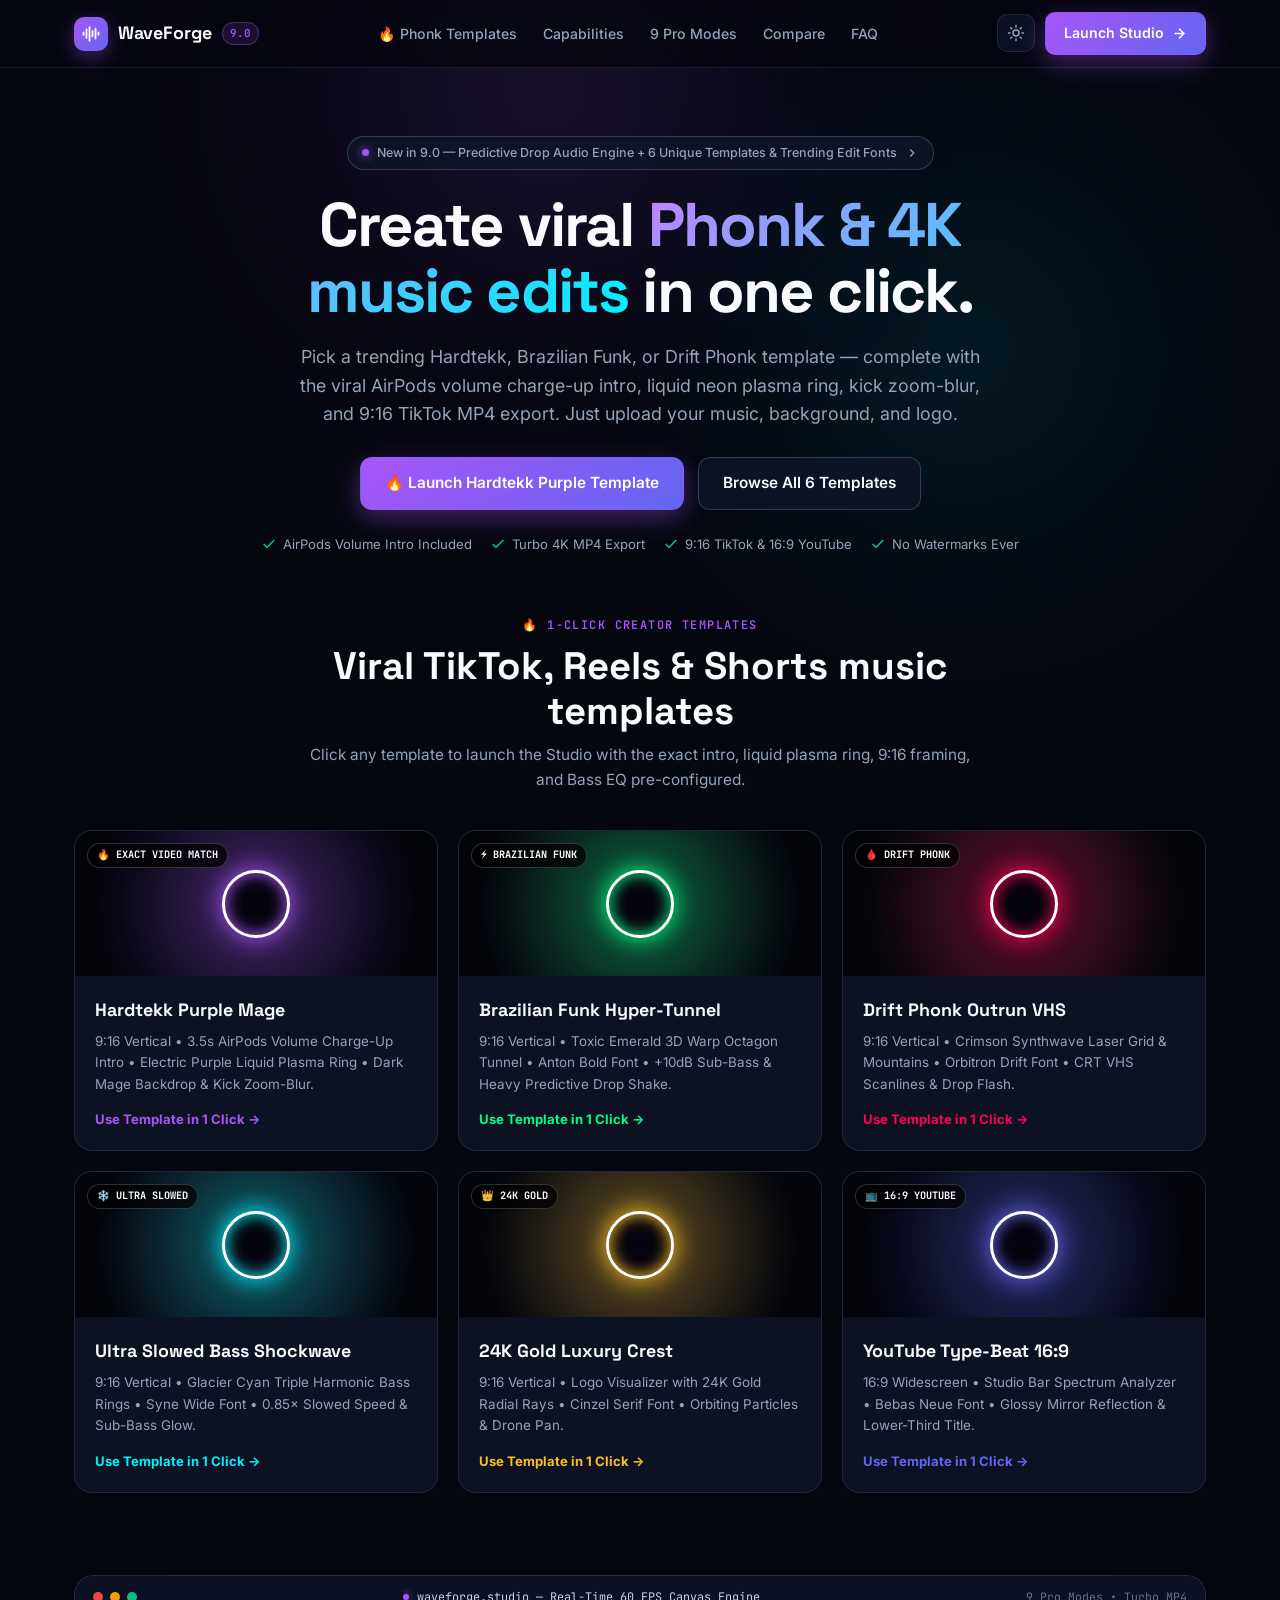
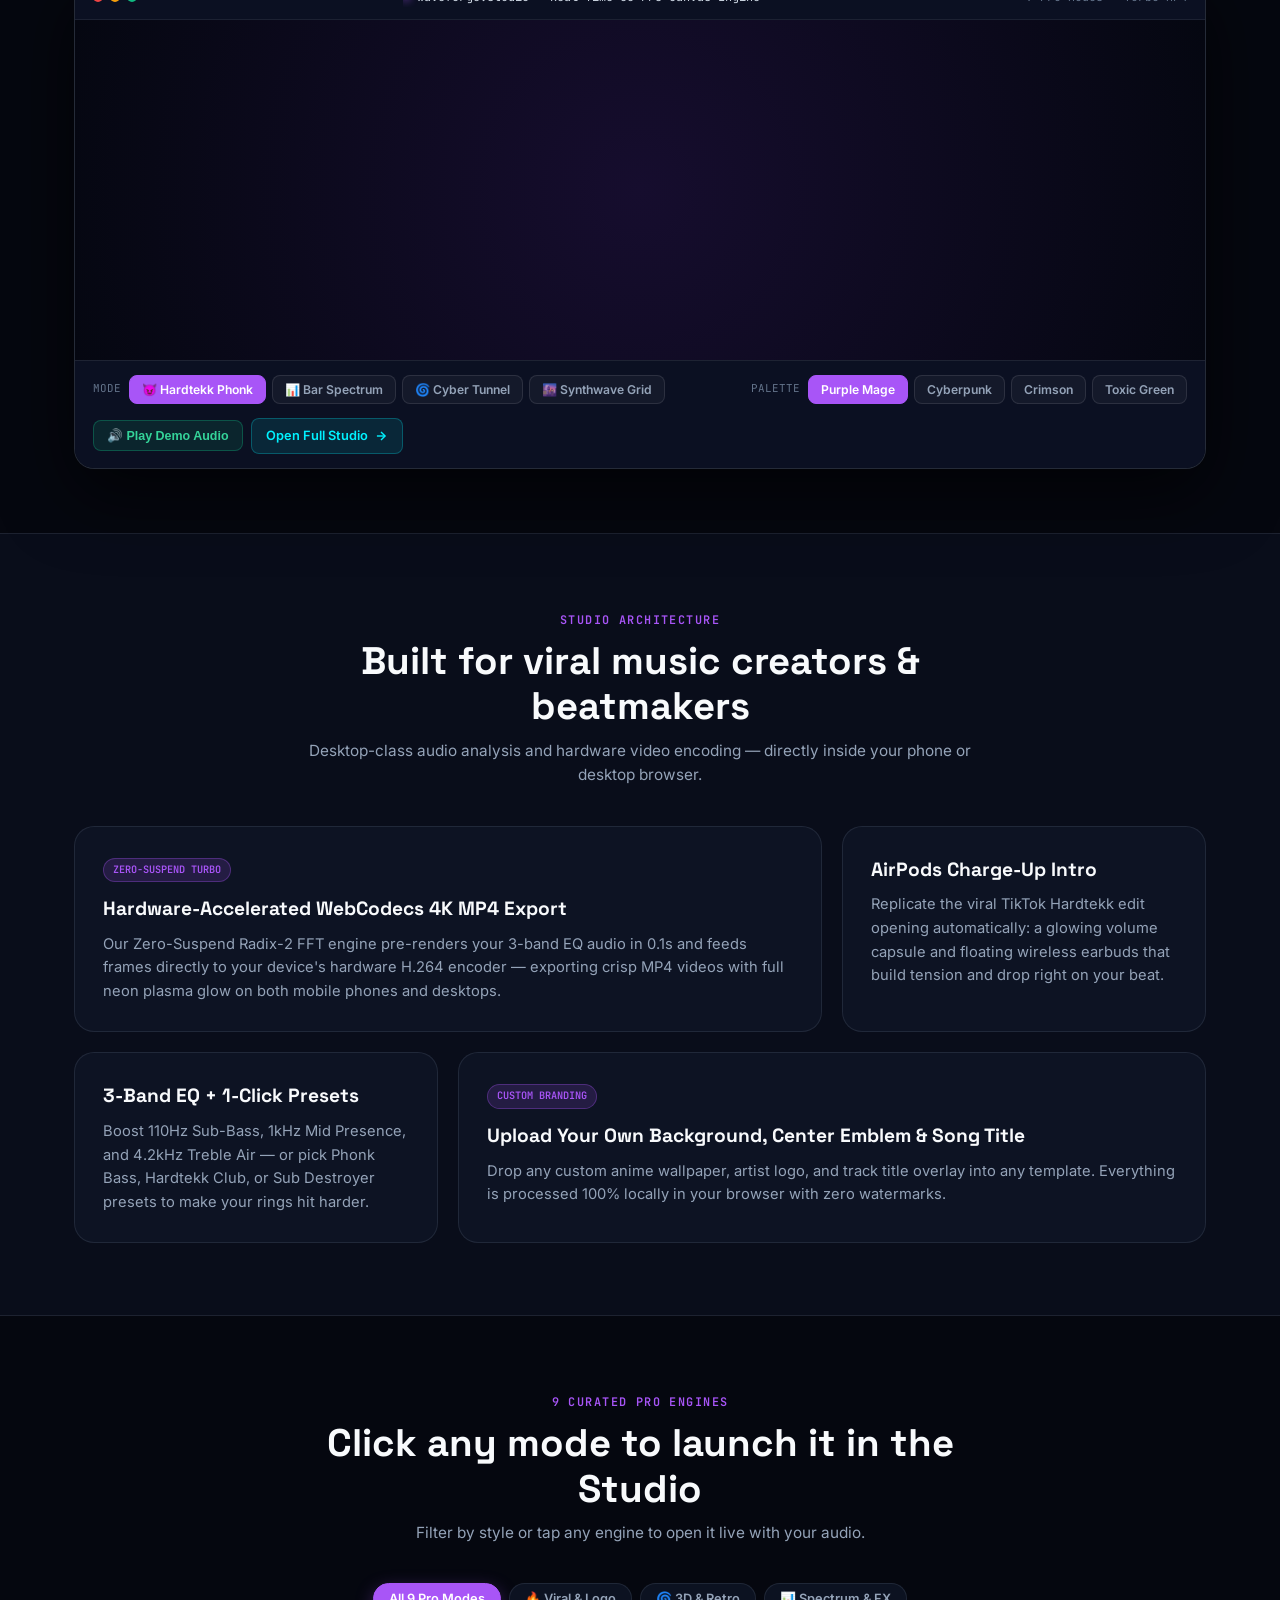
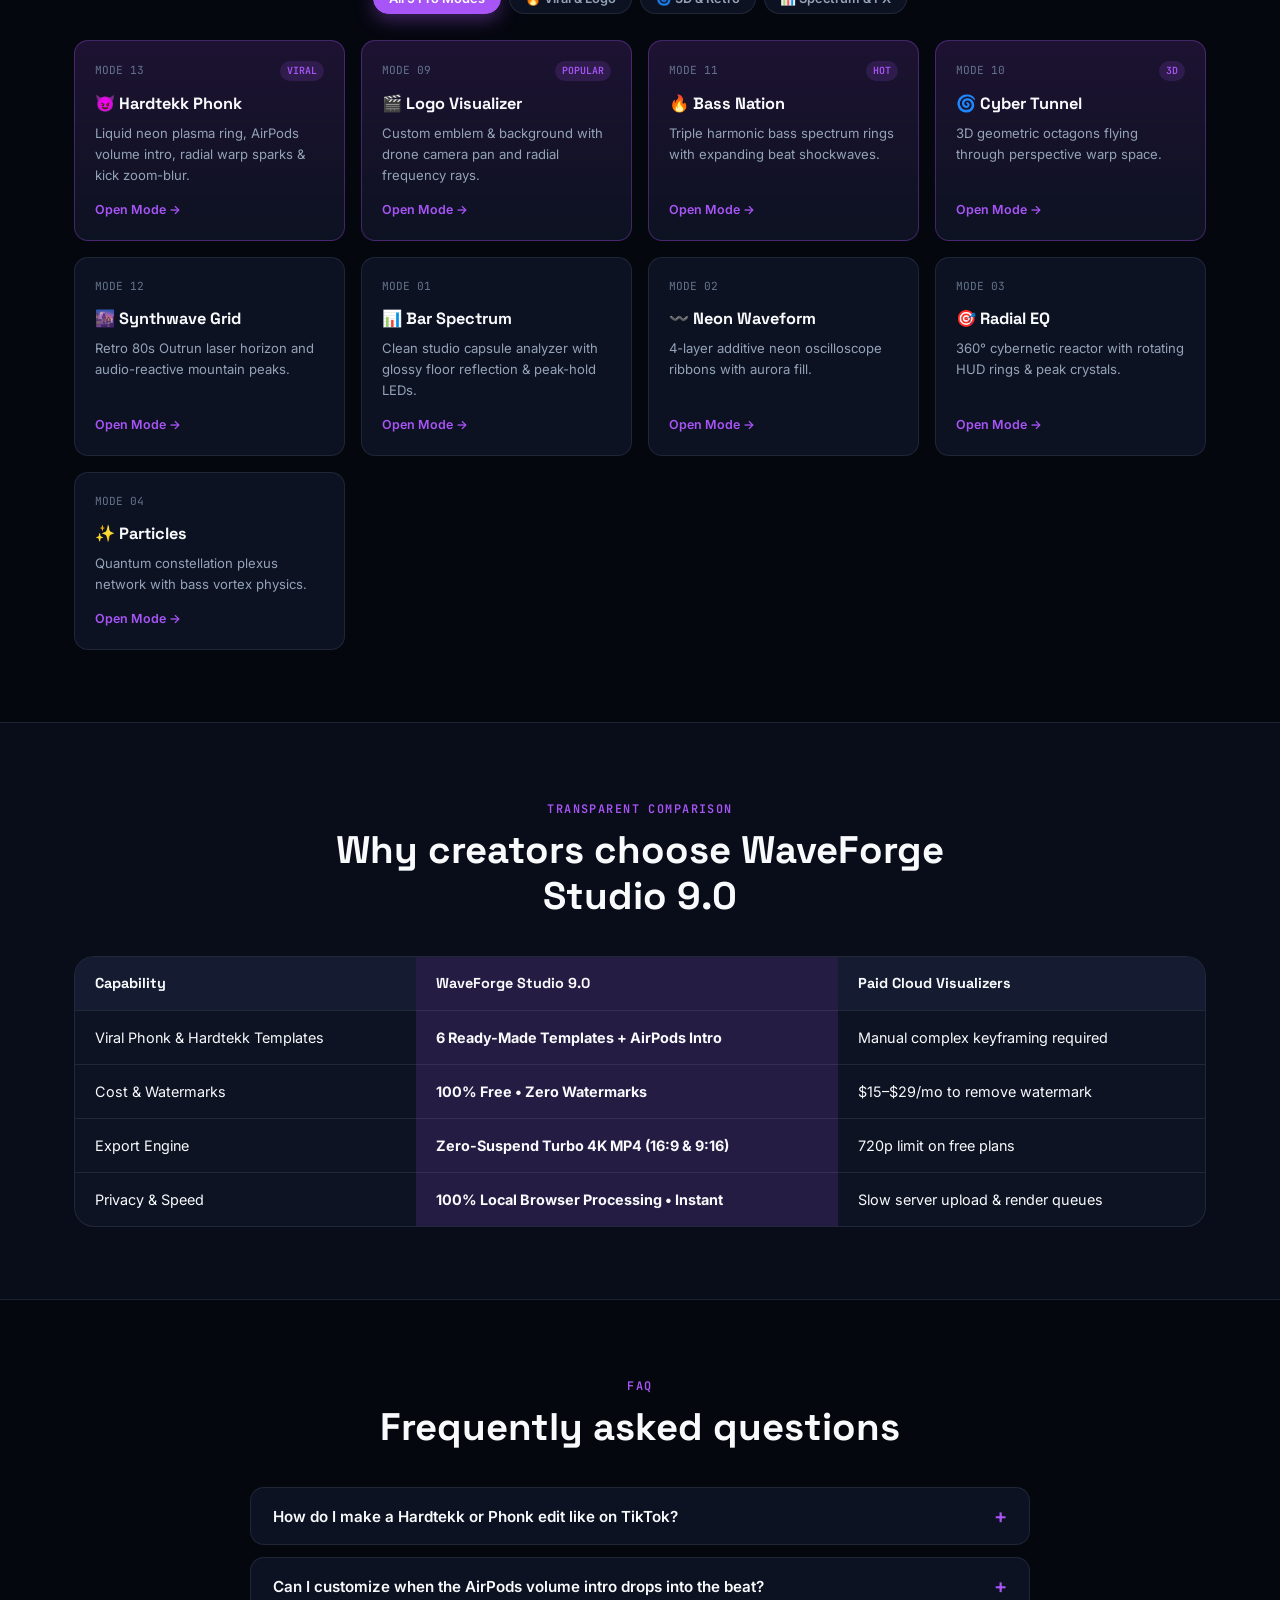
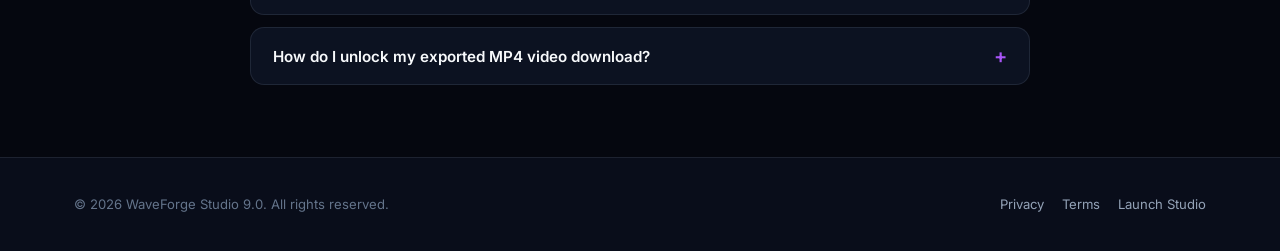
==== index.html @ cb46654c "v9.0: Predictive Lookahead Audio Engine, button fixes, 6 unique templates & trending fonts" ====
<!DOCTYPE html>
<html lang="en" data-theme="dark">
<head>
    <script>
        (function () {
            var VER = '9.0.0';
            try {
                if (localStorage.getItem('wf_app_ver') !== VER) {
                    localStorage.setItem('wf_app_ver', VER);
                    if ('caches' in window) {
                        caches.keys().then(function (names) {
                            names.forEach(function (n) { caches.delete(n); });
                        });
                    }
                    if ('serviceWorker' in navigator) {
                        navigator.serviceWorker.getRegistrations().then(function (regs) {
                            regs.forEach(function (r) { r.update(); });
                        });
                    }
                }
                var stored = localStorage.getItem('wf-theme');
                document.documentElement.setAttribute('data-theme', stored || 'dark');
            } catch (e) {
                document.documentElement.setAttribute('data-theme', 'dark');
            }
        })();
    </script>

    <script async src="https://www.googletagmanager.com/gtag/js?id=G-DG4Q2KJ2JD"></script>
    <script>
        window.dataLayer = window.dataLayer || [];
        function gtag(){dataLayer.push(arguments);}
        gtag('js', new Date());
        gtag('config', 'G-DG4Q2KJ2JD');
    </script>

    <meta charset="UTF-8">
    <meta name="viewport" content="width=device-width, initial-scale=1.0">
    <meta name="color-scheme" content="dark light">

    <title>WaveForge 9.0 — Viral Phonk &amp; Hardtekk Video Templates + Free 4K Music Visualizer</title>
    <meta name="description" content="Create viral TikTok Hardtekk, Brazilian Funk &amp; Phonk music videos in 1 click. WaveForge Studio 9.0 includes AirPods volume intro, liquid neon plasma rings, 13 modes, 3-band EQ, and 4K MP4 export.">
    <meta name="keywords" content="phonk visualizer, hardtekk visualizer, brazilian funk video maker, tiktok audio visualizer, free music visualizer, online audio visualizer, logo visualizer, avee player online, 9:16 music video maker">
    <meta name="author" content="WaveForge">
    <meta name="theme-color" content="#05070f">
    <meta name="robots" content="index, follow, max-image-preview:large, max-snippet:-1, max-video-preview:-1">
    <link rel="canonical" href="https://progameryt-op.github.io/WaveForge/">

    <meta property="og:type" content="website">
    <meta property="og:url" content="https://progameryt-op.github.io/WaveForge/">
    <meta property="og:title" content="WaveForge 9.0 — Viral Phonk &amp; Hardtekk Video Templates + 4K Visualizer">
    <meta property="og:description" content="1-click viral Phonk, Hardtekk &amp; Funk music video templates with AirPods volume intro, liquid plasma rings, custom logos, and 4K MP4 export.">
    <meta property="og:image" content="https://progameryt-op.github.io/WaveForge/assets/img/og-image.png">
    <meta property="og:site_name" content="WaveForge">

    <meta name="twitter:card" content="summary_large_image">
    <meta name="twitter:title" content="WaveForge 9.0 — Free Phonk &amp; Music Visualizer Studio">
    <meta name="twitter:description" content="13 audio-reactive modes, 1-click Hardtekk/Phonk templates, 3-band EQ, and hardware-accelerated 4K MP4 export.">
    <meta name="twitter:image" content="https://progameryt-op.github.io/WaveForge/assets/img/twitter-card.png">

    <link rel="icon" type="image/svg+xml" href="assets/img/favicon.svg">
    <link rel="icon" type="image/png" sizes="192x192" href="assets/img/icon-192.png">
    <link rel="icon" type="image/png" sizes="512x512" href="assets/img/icon-512.png">
    <link rel="apple-touch-icon" href="assets/img/apple-touch-icon.png">
    <link rel="manifest" href="assets/manifest.json">

    <link rel="preconnect" href="https://fonts.googleapis.com">
    <link rel="preconnect" href="https://fonts.gstatic.com" crossorigin>
    <link href="https://fonts.googleapis.com/css2?family=Inter:wght@400;500;600;700;800&family=Space+Grotesk:wght@500;600;700&family=JetBrains+Mono:wght@500;600&display=swap" rel="stylesheet">

    <script type="application/ld+json">
    {
        "@context": "https://schema.org",
        "@type": "WebApplication",
        "name": "WaveForge Studio 9.0",
        "url": "https://progameryt-op.github.io/WaveForge/",
        "description": "Browser music visualizer with 1-click viral Phonk, Hardtekk, and Brazilian Funk templates, AirPods volume intro, 13 modes, 3-band hardware EQ, and 4K MP4 export.",
        "applicationCategory": "MultimediaApplication",
        "operatingSystem": "Any modern browser",
        "softwareVersion": "9.0.0",
        "isAccessibleForFree": true,
        "offers": {
            "@type": "Offer",
            "price": "0",
            "priceCurrency": "USD"
        },
        "aggregateRating": {
            "@type": "AggregateRating",
            "ratingValue": "4.9",
            "ratingCount": "3120"
        }
    }
    </script>

    <link rel="stylesheet" href="assets/css/landing.css?v=9.0.0">
</head>
<body>
    <a href="#main-content" class="skip-link">Skip to main content</a>
    <div class="scroll-progress" id="scrollProgress" aria-hidden="true"></div>
    <div class="ambient-glow glow-1" aria-hidden="true"></div>
    <div class="ambient-glow glow-2" aria-hidden="true"></div>

    <!-- NAVIGATION -->
    <nav class="navbar" aria-label="Primary">
        <div class="nav-inner">
            <a href="index.html" class="logo" aria-label="WaveForge home">
                <span class="logo-mark" aria-hidden="true">
                    <svg width="18" height="18" viewBox="0 0 24 24" fill="none" stroke="currentColor" stroke-width="2.4" stroke-linecap="round" stroke-linejoin="round"><path d="M2 10v3"/><path d="M6 6v11"/><path d="M10 3v18"/><path d="M14 8v7"/><path d="M18 5v13"/><path d="M22 10v3"/></svg>
                </span>
                <span class="logo-text">WaveForge</span>
                <span class="version-chip">9.0</span>
            </a>

            <ul class="nav-links">
                <li><a href="#templates">🔥 Phonk Templates</a></li>
                <li><a href="#features">Capabilities</a></li>
                <li><a href="#modes">9 Pro Modes</a></li>
                <li><a href="#compare">Compare</a></li>
                <li><a href="#faq">FAQ</a></li>
            </ul>

            <div class="nav-actions">
                <button class="icon-btn theme-toggle" id="themeToggle" type="button" aria-label="Toggle color theme" title="Toggle theme">
                    <svg class="moon" viewBox="0 0 24 24" fill="none" stroke="currentColor" stroke-width="2" stroke-linecap="round" stroke-linejoin="round" aria-hidden="true"><path d="M21 12.79A9 9 0 1 1 11.21 3 7 7 0 0 0 21 12.79z"/></svg>
                    <svg class="sun" viewBox="0 0 24 24" fill="none" stroke="currentColor" stroke-width="2" stroke-linecap="round" stroke-linejoin="round" aria-hidden="true"><circle cx="12" cy="12" r="4"/><path d="M12 2v2M12 20v2M4.93 4.93l1.41 1.41M17.66 17.66l1.41 1.41M2 12h2M20 12h2M4.93 19.07l1.41-1.41M17.66 6.34l1.41-1.41"/></svg>
                </button>
                <a href="visualizer.html?v=9.0.0" class="btn btn-primary">
                    <span>Launch Studio</span>
                    <svg width="15" height="15" viewBox="0 0 24 24" fill="none" stroke="currentColor" stroke-width="2.4" stroke-linecap="round" stroke-linejoin="round" aria-hidden="true"><path d="M5 12h14"/><path d="m12 5 7 7-7 7"/></svg>
                </a>
                <button class="mobile-toggle" id="mobileToggle" type="button" aria-label="Toggle navigation menu" aria-expanded="false" aria-controls="mobileMenu">
                    <span></span><span></span><span></span>
                </button>
            </div>
        </div>
    </nav>

    <!-- FIXED MOBILE DRAWER + BACKDROP -->
    <div class="mobile-backdrop" id="mobileBackdrop" aria-hidden="true"></div>
    <div class="mobile-menu" id="mobileMenu" aria-hidden="true">
        <ul>
            <li><a href="#templates"><span>🔥 Trending Phonk Templates</span><span>→</span></a></li>
            <li><a href="#features"><span>Capabilities</span><span>→</span></a></li>
            <li><a href="#modes"><span>9 Pro Modes</span><span>→</span></a></li>
            <li><a href="#compare"><span>Compare</span><span>→</span></a></li>
            <li><a href="#faq"><span>FAQ</span><span>→</span></a></li>
        </ul>
        <a href="visualizer.html?v=9.0.0" class="btn btn-primary" style="width:100%;justify-content:center;">Launch Studio →</a>
    </div>

    <main id="main-content">
        <!-- HERO SECTION -->
        <header class="hero">
            <div class="container hero-inner">
                <a href="visualizer.html?template=hardtekk-mage&amp;v=9.0.0" class="eyebrow-pill">
                    <span class="pulse-dot"></span>
                    <span>New in 9.0 — Predictive Drop Audio Engine + 6 Unique Templates &amp; Trending Edit Fonts</span>
                    <svg width="14" height="14" viewBox="0 0 24 24" fill="none" stroke="currentColor" stroke-width="2.2" aria-hidden="true"><path d="m9 18 6-6-6-6"/></svg>
                </a>

                <h1>Create viral <span class="gradient-text">Phonk &amp; 4K music edits</span> in one click.</h1>

                <p class="lead">
                    Pick a trending Hardtekk, Brazilian Funk, or Drift Phonk template — complete with the viral AirPods volume charge-up intro, liquid neon plasma ring, kick zoom-blur, and 9:16 TikTok MP4 export. Just upload your music, background, and logo.
                </p>

                <div class="hero-actions">
                    <a href="visualizer.html?template=hardtekk-mage&amp;v=9.0.0" class="btn btn-primary btn-lg">
                        <span>🔥 Launch Hardtekk Purple Template</span>
                    </a>
                    <a href="#templates" class="btn btn-secondary btn-lg">
                        <span>Browse All 6 Templates</span>
                    </a>
                </div>

                <div class="hero-trust">
                    <div class="trust-item">
                        <svg width="16" height="16" viewBox="0 0 24 24" fill="none" stroke="currentColor" stroke-width="2.4" aria-hidden="true"><polyline points="20 6 9 17 4 12"/></svg>
                        <span>AirPods Volume Intro Included</span>
                    </div>
                    <div class="trust-item">
                        <svg width="16" height="16" viewBox="0 0 24 24" fill="none" stroke="currentColor" stroke-width="2.4" aria-hidden="true"><polyline points="20 6 9 17 4 12"/></svg>
                        <span>Turbo 4K MP4 Export</span>
                    </div>
                    <div class="trust-item">
                        <svg width="16" height="16" viewBox="0 0 24 24" fill="none" stroke="currentColor" stroke-width="2.4" aria-hidden="true"><polyline points="20 6 9 17 4 12"/></svg>
                        <span>9:16 TikTok &amp; 16:9 YouTube</span>
                    </div>
                    <div class="trust-item">
                        <svg width="16" height="16" viewBox="0 0 24 24" fill="none" stroke="currentColor" stroke-width="2.4" aria-hidden="true"><polyline points="20 6 9 17 4 12"/></svg>
                        <span>No Watermarks Ever</span>
                    </div>
                </div>
            </div>
        </header>

        <!-- 1-CLICK TRENDING TEMPLATES SHOWCASE -->
        <section class="block" id="templates" style="padding-top: 20px;">
            <div class="container">
                <div class="section-head reveal">
                    <span class="eyebrow">🔥 1-Click Creator Templates</span>
                    <h2>Viral TikTok, Reels &amp; Shorts music templates</h2>
                    <p>Click any template to launch the Studio with the exact intro, liquid plasma ring, 9:16 framing, and Bass EQ pre-configured.</p>
                </div>

                <div class="grid grid-3">
                    <a href="visualizer.html?template=hardtekk-mage&amp;v=9.0.0" class="tpl-landing-card reveal" style="--c:#a855f7;">
                        <div class="tlc-visual">
                            <div class="tlc-ring"></div>
                            <span class="tlc-pill">🔥 EXACT VIDEO MATCH</span>
                        </div>
                        <div class="tlc-info">
                            <h3>Hardtekk Purple Mage</h3>
                            <p>9:16 Vertical • 3.5s AirPods Volume Charge-Up Intro • Electric Purple Liquid Plasma Ring • Dark Mage Backdrop &amp; Kick Zoom-Blur.</p>
                            <span class="tlc-cta">Use Template in 1 Click →</span>
                        </div>
                    </a>

                    <a href="visualizer.html?template=brazilian-funk&amp;v=9.0.0" class="tpl-landing-card reveal" style="--c:#00ff88;">
                        <div class="tlc-visual">
                            <div class="tlc-ring"></div>
                            <span class="tlc-pill">⚡ BRAZILIAN FUNK</span>
                        </div>
                        <div class="tlc-info">
                            <h3>Brazilian Funk Hyper-Tunnel</h3>
                            <p>9:16 Vertical • Toxic Emerald 3D Warp Octagon Tunnel • Anton Bold Font • +10dB Sub-Bass &amp; Heavy Predictive Drop Shake.</p>
                            <span class="tlc-cta">Use Template in 1 Click →</span>
                        </div>
                    </a>

                    <a href="visualizer.html?template=drift-phonk-crimson&amp;v=9.0.0" class="tpl-landing-card reveal" style="--c:#ff0055;">
                        <div class="tlc-visual">
                            <div class="tlc-ring"></div>
                            <span class="tlc-pill">🩸 DRIFT PHONK</span>
                        </div>
                        <div class="tlc-info">
                            <h3>Drift Phonk Outrun VHS</h3>
                            <p>9:16 Vertical • Crimson Synthwave Laser Grid &amp; Mountains • Orbitron Drift Font • CRT VHS Scanlines &amp; Drop Flash.</p>
                            <span class="tlc-cta">Use Template in 1 Click →</span>
                        </div>
                    </a>

                    <a href="visualizer.html?template=ultra-slowed-ice&amp;v=9.0.0" class="tpl-landing-card reveal" style="--c:#00f2ff;">
                        <div class="tlc-visual">
                            <div class="tlc-ring"></div>
                            <span class="tlc-pill">❄️ ULTRA SLOWED</span>
                        </div>
                        <div class="tlc-info">
                            <h3>Ultra Slowed Bass Shockwave</h3>
                            <p>9:16 Vertical • Glacier Cyan Triple Harmonic Bass Rings • Syne Wide Font • 0.85× Slowed Speed &amp; Sub-Bass Glow.</p>
                            <span class="tlc-cta">Use Template in 1 Click →</span>
                        </div>
                    </a>

                    <a href="visualizer.html?template=golden-royalty&amp;v=9.0.0" class="tpl-landing-card reveal" style="--c:#fbbf24;">
                        <div class="tlc-visual">
                            <div class="tlc-ring"></div>
                            <span class="tlc-pill">👑 24K GOLD</span>
                        </div>
                        <div class="tlc-info">
                            <h3>24K Gold Luxury Crest</h3>
                            <p>9:16 Vertical • Logo Visualizer with 24K Gold Radial Rays • Cinzel Serif Font • Orbiting Particles &amp; Drone Pan.</p>
                            <span class="tlc-cta">Use Template in 1 Click →</span>
                        </div>
                    </a>

                    <a href="visualizer.html?template=youtube-type-beat&amp;v=9.0.0" class="tpl-landing-card reveal" style="--c:#6366f1;">
                        <div class="tlc-visual">
                            <div class="tlc-ring"></div>
                            <span class="tlc-pill">📺 16:9 YOUTUBE</span>
                        </div>
                        <div class="tlc-info">
                            <h3>YouTube Type-Beat 16:9</h3>
                            <p>16:9 Widescreen • Studio Bar Spectrum Analyzer • Bebas Neue Font • Glossy Mirror Reflection &amp; Lower-Third Title.</p>
                            <span class="tlc-cta">Use Template in 1 Click →</span>
                        </div>
                    </a>
                </div>
            </div>
        </section>

        <!-- INTERACTIVE STUDIO SHOWCASE -->
        <section class="showcase-section">
            <div class="container">
                <div class="studio-frame reveal">
                    <div class="studio-frame-top">
                        <div class="window-dots" aria-hidden="true">
                            <span class="wdot r"></span>
                            <span class="wdot y"></span>
                            <span class="wdot g"></span>
                        </div>
                        <div class="window-title">
                            <span class="live-indicator"></span>
                            <span>waveforge.studio — Real-Time 60 FPS Canvas Engine</span>
                        </div>
                        <div class="window-meta">9 Pro Modes • Turbo MP4</div>
                    </div>

                    <div class="studio-canvas-stage">
                        <canvas id="heroPreviewCanvas" width="1120" height="420" aria-label="Interactive real-time visualizer preview"></canvas>
                    </div>

                    <div class="studio-frame-dock">
                        <div class="dock-group">
                            <span class="dock-label">Mode</span>
                            <div class="preview-pill-group" role="group" aria-label="Preview mode selector">
                                <button type="button" class="preview-pill active" data-p-mode="ring">😈 Hardtekk Phonk</button>
                                <button type="button" class="preview-pill" data-p-mode="bars">📊 Bar Spectrum</button>
                                <button type="button" class="preview-pill" data-p-mode="tunnel">🌀 Cyber Tunnel</button>
                                <button type="button" class="preview-pill" data-p-mode="synth">🌆 Synthwave Grid</button>
                            </div>
                        </div>

                        <div class="dock-group">
                            <span class="dock-label">Palette</span>
                            <div class="preview-pill-group" role="group" aria-label="Preview palette selector">
                                <button type="button" class="preview-pill active" data-p-pal="synthwave">Purple Mage</button>
                                <button type="button" class="preview-pill" data-p-pal="cyberpunk">Cyberpunk</button>
                                <button type="button" class="preview-pill" data-p-pal="fire">Crimson</button>
                                <button type="button" class="preview-pill" data-p-pal="matrix">Toxic Green</button>
                            </div>
                        </div>

                        <div style="display:flex;align-items:center;gap:8px;flex-wrap:wrap;">
                            <button type="button" id="previewAudioBtn" class="preview-audio-btn" title="Listen to built-in demo audio">
                                <span>🔊 Play Demo Audio</span>
                            </button>
                            <a href="visualizer.html?v=9.0.0" class="dock-launch-link">
                                <span>Open Full Studio</span>
                                <svg width="14" height="14" viewBox="0 0 24 24" fill="none" stroke="currentColor" stroke-width="2.4" aria-hidden="true"><path d="M5 12h14"/><path d="m12 5 7 7-7 7"/></svg>
                            </a>
                        </div>
                    </div>
                </div>
            </div>
        </section>

        <!-- BENTO CAPABILITIES -->
        <section class="block alt" id="features">
            <div class="container">
                <div class="section-head reveal">
                    <span class="eyebrow">Studio Architecture</span>
                    <h2>Built for viral music creators &amp; beatmakers</h2>
                    <p>Desktop-class audio analysis and hardware video encoding — directly inside your phone or desktop browser.</p>
                </div>

                <div class="bento-grid">
                    <article class="bento-card bento-span-2 reveal">
                        <div class="bento-badge">ZERO-SUSPEND TURBO</div>
                        <h3>Hardware-Accelerated WebCodecs 4K MP4 Export</h3>
                        <p>Our Zero-Suspend Radix-2 FFT engine pre-renders your 3-band EQ audio in 0.1s and feeds frames directly to your device's hardware H.264 encoder — exporting crisp MP4 videos with full neon plasma glow on both mobile phones and desktops.</p>
                    </article>

                    <article class="bento-card reveal">
                        <h3>AirPods Charge-Up Intro</h3>
                        <p>Replicate the viral TikTok Hardtekk edit opening automatically: a glowing volume capsule and floating wireless earbuds that build tension and drop right on your beat.</p>
                    </article>

                    <article class="bento-card reveal">
                        <h3>3-Band EQ + 1-Click Presets</h3>
                        <p>Boost 110Hz Sub-Bass, 1kHz Mid Presence, and 4.2kHz Treble Air — or pick Phonk Bass, Hardtekk Club, or Sub Destroyer presets to make your rings hit harder.</p>
                    </article>

                    <article class="bento-card bento-span-2 reveal">
                        <div class="bento-badge">CUSTOM BRANDING</div>
                        <h3>Upload Your Own Background, Center Emblem &amp; Song Title</h3>
                        <p>Drop any custom anime wallpaper, artist logo, and track title overlay into any template. Everything is processed 100% locally in your browser with zero watermarks.</p>
                    </article>
                </div>
            </div>
        </section>

        <!-- ALL 13 VISUALIZATION MODES -->
        <section class="block" id="modes">
            <div class="container">
                <div class="section-head reveal">
                    <span class="eyebrow">9 Curated Pro Engines</span>
                    <h2>Click any mode to launch it in the Studio</h2>
                    <p>Filter by style or tap any engine to open it live with your audio.</p>
                </div>

                <div class="mode-filter-bar reveal" role="group" aria-label="Filter visualization modes">
                    <button type="button" class="mode-filter-btn active" data-filter="all" aria-pressed="true">All 9 Pro Modes</button>
                    <button type="button" class="mode-filter-btn" data-filter="viral" aria-pressed="false">🔥 Viral &amp; Logo</button>
                    <button type="button" class="mode-filter-btn" data-filter="3d" aria-pressed="false">🌀 3D &amp; Retro</button>
                    <button type="button" class="mode-filter-btn" data-filter="classic" aria-pressed="false">📊 Spectrum &amp; FX</button>
                </div>

                <div class="modes-showcase-grid">
                    <a href="visualizer.html?mode=12&amp;v=9.0.0" class="mode-showcase-card featured reveal" data-category="viral">
                        <div class="msc-top"><span class="msc-num">MODE 13</span><span class="msc-tag">VIRAL</span></div>
                        <h3>😈 Hardtekk Phonk</h3>
                        <p>Liquid neon plasma ring, AirPods volume intro, radial warp sparks &amp; kick zoom-blur.</p>
                        <span class="msc-action">Open Mode →</span>
                    </a>
                    <a href="visualizer.html?mode=8&amp;v=9.0.0" class="mode-showcase-card featured reveal" data-category="viral">
                        <div class="msc-top"><span class="msc-num">MODE 09</span><span class="msc-tag">POPULAR</span></div>
                        <h3>🎬 Logo Visualizer</h3>
                        <p>Custom emblem &amp; background with drone camera pan and radial frequency rays.</p>
                        <span class="msc-action">Open Mode →</span>
                    </a>
                    <a href="visualizer.html?mode=10&amp;v=9.0.0" class="mode-showcase-card featured reveal" data-category="viral">
                        <div class="msc-top"><span class="msc-num">MODE 11</span><span class="msc-tag">HOT</span></div>
                        <h3>🔥 Bass Nation</h3>
                        <p>Triple harmonic bass spectrum rings with expanding beat shockwaves.</p>
                        <span class="msc-action">Open Mode →</span>
                    </a>
                    <a href="visualizer.html?mode=9&amp;v=9.0.0" class="mode-showcase-card featured reveal" data-category="3d">
                        <div class="msc-top"><span class="msc-num">MODE 10</span><span class="msc-tag">3D</span></div>
                        <h3>🌀 Cyber Tunnel</h3>
                        <p>3D geometric octagons flying through perspective warp space.</p>
                        <span class="msc-action">Open Mode →</span>
                    </a>
                    <a href="visualizer.html?mode=11&amp;v=9.0.0" class="mode-showcase-card reveal" data-category="3d">
                        <div class="msc-top"><span class="msc-num">MODE 12</span></div>
                        <h3>🌆 Synthwave Grid</h3>
                        <p>Retro 80s Outrun laser horizon and audio-reactive mountain peaks.</p>
                        <span class="msc-action">Open Mode →</span>
                    </a>
                    <a href="visualizer.html?mode=0&amp;v=9.0.0" class="mode-showcase-card reveal" data-category="classic">
                        <div class="msc-top"><span class="msc-num">MODE 01</span></div>
                        <h3>📊 Bar Spectrum</h3>
                        <p>Clean studio capsule analyzer with glossy floor reflection &amp; peak-hold LEDs.</p>
                        <span class="msc-action">Open Mode →</span>
                    </a>
                    <a href="visualizer.html?mode=1&amp;v=9.0.0" class="mode-showcase-card reveal" data-category="classic">
                        <div class="msc-top"><span class="msc-num">MODE 02</span></div>
                        <h3>〰️ Neon Waveform</h3>
                        <p>4-layer additive neon oscilloscope ribbons with aurora fill.</p>
                        <span class="msc-action">Open Mode →</span>
                    </a>
                    <a href="visualizer.html?mode=2&amp;v=9.0.0" class="mode-showcase-card reveal" data-category="classic">
                        <div class="msc-top"><span class="msc-num">MODE 03</span></div>
                        <h3>🎯 Radial EQ</h3>
                        <p>360° cybernetic reactor with rotating HUD rings &amp; peak crystals.</p>
                        <span class="msc-action">Open Mode →</span>
                    </a>
                    <a href="visualizer.html?mode=3&amp;v=9.0.0" class="mode-showcase-card reveal" data-category="classic">
                        <div class="msc-top"><span class="msc-num">MODE 04</span></div>
                        <h3>✨ Particles</h3>
                        <p>Quantum constellation plexus network with bass vortex physics.</p>
                        <span class="msc-action">Open Mode →</span>
                    </a>
                </div>
            </div>
        </section>

        <!-- COMPARISON TABLE -->
        <section class="block alt" id="compare">
            <div class="container">
                <div class="section-head reveal">
                    <span class="eyebrow">Transparent Comparison</span>
                    <h2>Why creators choose WaveForge Studio 9.0</h2>
                </div>

                <div class="compare-table-wrap reveal">
                    <table class="compare-table">
                        <thead>
                            <tr>
                                <th>Capability</th>
                                <th class="highlight-col">WaveForge Studio 9.0</th>
                                <th>Paid Cloud Visualizers</th>
                            </tr>
                        </thead>
                        <tbody>
                            <tr>
                                <td>Viral Phonk &amp; Hardtekk Templates</td>
                                <td class="highlight-col"><strong>6 Ready-Made Templates + AirPods Intro</strong></td>
                                <td>Manual complex keyframing required</td>
                            </tr>
                            <tr>
                                <td>Cost &amp; Watermarks</td>
                                <td class="highlight-col"><strong>100% Free • Zero Watermarks</strong></td>
                                <td>$15–$29/mo to remove watermark</td>
                            </tr>
                            <tr>
                                <td>Export Engine</td>
                                <td class="highlight-col"><strong>Zero-Suspend Turbo 4K MP4 (16:9 &amp; 9:16)</strong></td>
                                <td>720p limit on free plans</td>
                            </tr>
                            <tr>
                                <td>Privacy &amp; Speed</td>
                                <td class="highlight-col"><strong>100% Local Browser Processing • Instant</strong></td>
                                <td>Slow server upload &amp; render queues</td>
                            </tr>
                        </tbody>
                    </table>
                </div>
            </div>
        </section>

        <!-- FAQ -->
        <section class="block" id="faq">
            <div class="container">
                <div class="section-head reveal">
                    <span class="eyebrow">FAQ</span>
                    <h2>Frequently asked questions</h2>
                </div>

                <div class="faq-list">
                    <div class="faq-item reveal">
                        <button class="faq-q" type="button" aria-expanded="false" aria-controls="faq-a-1">How do I make a Hardtekk or Phonk edit like on TikTok? <span class="chev" aria-hidden="true">+</span></button>
                        <div class="faq-a" id="faq-a-1"><div class="faq-a-inner"><p>Click the <strong>Hardtekk Purple Mage</strong> or <strong>Brazilian Funk</strong> template card above, upload your song, optionally upload your background and center logo, and click Export Video.</p></div></div>
                    </div>
                    <div class="faq-item reveal">
                        <button class="faq-q" type="button" aria-expanded="false" aria-controls="faq-a-2">Can I customize when the AirPods volume intro drops into the beat? <span class="chev" aria-hidden="true">+</span></button>
                        <div class="faq-a" id="faq-a-2"><div class="faq-a-inner"><p>Yes! Open <strong>Settings → Logo &amp; Phonk</strong> and adjust the <strong>Intro Beat-Drop Time</strong> slider (from 0s to 6s, default 3.5s) to match the exact drop of your song.</p></div></div>
                    </div>
                    <div class="faq-item reveal">
                        <button class="faq-q" type="button" aria-expanded="false" aria-controls="faq-a-3">How do I unlock my exported MP4 video download? <span class="chev" aria-hidden="true">+</span></button>
                        <div class="faq-a" id="faq-a-3"><div class="faq-a-inner"><p>WaveForge is 100% free with no watermarks. Once your video finishes rendering, simply view the sponsor ad in the export modal for 8 seconds (or click Visit Sponsor for instant unlock) and your MP4 downloads immediately.</p></div></div>
                    </div>
                </div>
            </div>
        </section>
    </main>

    <!-- FOOTER -->
    <footer class="footer">
        <div class="container">
            <div class="footer-bottom">
                <p>© <span id="year">2026</span> WaveForge Studio 9.0. All rights reserved.</p>
                <div class="footer-bottom-links">
                    <a href="privacy.html">Privacy</a>
                    <a href="terms.html">Terms</a>
                    <a href="visualizer.html?v=9.0.0">Launch Studio</a>
                </div>
            </div>
        </div>
    </footer>

    <button type="button" class="back-to-top" id="backToTop" aria-label="Back to top" title="Back to top">
        <svg width="18" height="18" viewBox="0 0 24 24" fill="none" stroke="currentColor" stroke-width="2.4" stroke-linecap="round" stroke-linejoin="round" aria-hidden="true"><path d="m18 15-6-6-6 6"/></svg>
    </button>

    <script src="assets/js/landing.js?v=9.0.0"></script>
    <script>
        if ('serviceWorker' in navigator && (location.protocol === 'https:' || location.hostname === 'localhost' || location.hostname === '127.0.0.1')) {
            window.addEventListener('load', function () {
                navigator.serviceWorker.register('sw.js').then(function (reg) {
                    reg.update();
                }).catch(function () {});
            });
        }
    </script>
</body>
</html>
---- assets/css/landing.css ----
/* ==========================================================================
   WaveForge Studio 8.0 — Premium SaaS Landing Page & Phonk Templates Stylesheet
   ========================================================================== */

:root,
[data-theme="dark"] {
    --bg: #05070f;
    --bg-alt: #090d1a;
    --surface: rgba(15, 21, 38, 0.82);
    --surface-solid: #0f1526;
    --surface-2: rgba(25, 34, 58, 0.7);
    --text: #f8fafc;
    --text-muted: #94a3b8;
    --text-subtle: #64748b;
    --border: rgba(148, 163, 184, 0.14);
    --border-strong: rgba(148, 163, 184, 0.28);
    --accent: #a855f7;
    --accent-2: #00f2ff;
    --accent-3: #6366f1;
    --accent-soft: rgba(168, 85, 247, 0.15);
    --shadow-sm: 0 8px 30px rgba(0, 0, 0, 0.35);
    --shadow-lg: 0 24px 70px rgba(0, 0, 0, 0.65);
    --focus-ring: 0 0 0 3px rgba(168, 85, 247, 0.55);
}

[data-theme="light"] {
    --bg: #f8fafc;
    --bg-alt: #f1f5f9;
    --surface: rgba(255, 255, 255, 0.94);
    --surface-solid: #ffffff;
    --surface-2: #e2e8f0;
    --text: #0f172a;
    --text-muted: #475569;
    --text-subtle: #64748b;
    --border: rgba(15, 23, 42, 0.11);
    --border-strong: rgba(15, 23, 42, 0.22);
    --accent: #7c3aed;
    --accent-2: #0891b2;
    --accent-3: #4f46e5;
    --accent-soft: rgba(124, 58, 237, 0.11);
    --shadow-sm: 0 8px 24px rgba(15, 23, 42, 0.06);
    --shadow-lg: 0 24px 60px rgba(15, 23, 42, 0.12);
    --focus-ring: 0 0 0 3px rgba(124, 58, 237, 0.42);
}

:root {
    --font-sans: 'Inter', -apple-system, BlinkMacSystemFont, 'Segoe UI', Roboto, sans-serif;
    --font-display: 'Space Grotesk', 'Inter', sans-serif;
    --font-mono: 'JetBrains Mono', monospace;
    --radius-sm: 10px;
    --radius-md: 14px;
    --radius-lg: 20px;
    --transition: 0.22s cubic-bezier(0.16, 1, 0.3, 1);
}

*, *::before, *::after { box-sizing: border-box; margin: 0; padding: 0; }
html { scroll-behavior: smooth; -webkit-font-smoothing: antialiased; }
body {
    font-family: var(--font-sans);
    background-color: var(--bg);
    color: var(--text);
    line-height: 1.6;
    overflow-x: hidden;
    position: relative;
    transition: background-color 0.25s ease, color 0.25s ease;
}
body.menu-open { overflow: hidden; }

/* ACCESSIBILITY */
.skip-link {
    position: fixed; top: -100px; left: 16px; z-index: 200;
    background: var(--accent); color: #fff; padding: 10px 16px;
    border-radius: 10px; font-weight: 600; font-size: 0.86rem; text-decoration: none;
    transition: top 0.2s ease;
}
.skip-link:focus { top: 14px; outline: none; box-shadow: var(--focus-ring); }

a:focus-visible, button:focus-visible {
    outline: none;
    box-shadow: var(--focus-ring);
}

/* SCROLL PROGRESS BAR */
.scroll-progress {
    position: fixed; top: 0; left: 0; height: 2.5px; width: 0%; z-index: 120;
    background: linear-gradient(90deg, #a855f7, #00f2ff, #ec4899);
    pointer-events: none; transition: width 0.08s linear;
}

.ambient-glow { position: fixed; pointer-events: none; z-index: 0; filter: blur(130px); opacity: 0.26; border-radius: 50%; }
[data-theme="light"] .ambient-glow { opacity: 0.14; }
.glow-1 { width: 620px; height: 420px; background: radial-gradient(circle, #a855f7 0%, transparent 70%); top: -120px; left: 50%; transform: translateX(-65%); }
.glow-2 { width: 540px; height: 420px; background: radial-gradient(circle, #00f2ff 0%, transparent 70%); top: 140px; left: 50%; transform: translateX(10%); opacity: 0.18; }

.container { width: 100%; max-width: 1180px; margin: 0 auto; padding: 0 24px; position: relative; z-index: 1; }

/* SCROLL REVEAL ANIMATION */
.reveal {
    opacity: 0;
    transform: translateY(18px);
    transition: opacity 0.55s cubic-bezier(0.16, 1, 0.3, 1), transform 0.55s cubic-bezier(0.16, 1, 0.3, 1);
}
.reveal.in-view { opacity: 1; transform: translateY(0); }
@media (prefers-reduced-motion: reduce) {
    .reveal { opacity: 1; transform: none; transition: none; }
    .tlc-ring, .pulse-dot { animation: none !important; }
}

/* NAVBAR */
.navbar {
    position: sticky; top: 0; z-index: 60; height: 68px;
    background: color-mix(in srgb, var(--bg) 84%, transparent);
    backdrop-filter: blur(18px) saturate(160%); -webkit-backdrop-filter: blur(18px) saturate(160%);
    border-bottom: 1px solid var(--border);
}
.nav-inner { max-width: 1180px; height: 100%; margin: 0 auto; padding: 0 24px; display: flex; align-items: center; justify-content: space-between; gap: 16px; }
.logo { display: inline-flex; align-items: center; gap: 10px; text-decoration: none; color: var(--text); font-family: var(--font-display); font-weight: 700; font-size: 1.12rem; flex-shrink: 0; }
.logo-mark { width: 34px; height: 34px; border-radius: 10px; background: linear-gradient(135deg, var(--accent), var(--accent-3)); color: #fff; display: inline-flex; align-items: center; justify-content: center; box-shadow: 0 6px 20px rgba(168, 85, 247, 0.38); }
.version-chip { font-family: var(--font-mono); font-size: 0.68rem; font-weight: 600; padding: 2px 7px; border-radius: 99px; background: var(--accent-soft); color: var(--accent); border: 1px solid color-mix(in srgb, var(--accent) 32%, transparent); }

.nav-links { display: flex; align-items: center; gap: 22px; list-style: none; }
.nav-links a {
    color: var(--text-muted); text-decoration: none; font-size: 0.88rem; font-weight: 500;
    padding: 6px 2px; position: relative; transition: color var(--transition);
}
.nav-links a::after {
    content: ''; position: absolute; left: 0; right: 0; bottom: 0; height: 2px;
    background: var(--accent); border-radius: 99px; transform: scaleX(0); transition: transform var(--transition);
}
.nav-links a:hover, .nav-links a.active-link { color: var(--text); }
.nav-links a.active-link::after { transform: scaleX(1); }
.nav-actions { display: flex; align-items: center; gap: 10px; }

.icon-btn {
    width: 38px; height: 38px; border-radius: 10px; border: 1px solid var(--border);
    background: var(--surface); color: var(--text-muted);
    display: inline-flex; align-items: center; justify-content: center; cursor: pointer;
    transition: all var(--transition);
}
.icon-btn:hover { color: var(--text); border-color: var(--border-strong); transform: translateY(-1px); }
.icon-btn svg { width: 18px; height: 18px; }
[data-theme="dark"] .theme-toggle .moon { display: none; }
[data-theme="light"] .theme-toggle .sun { display: none; }

/* BUTTONS */
.btn {
    display: inline-flex; align-items: center; gap: 8px; padding: 9px 18px; border-radius: 10px;
    font-size: 0.88rem; font-weight: 600; text-decoration: none; cursor: pointer;
    transition: all var(--transition); border: 1px solid transparent; white-space: nowrap;
}
.btn-lg { padding: 13px 24px; font-size: 0.96rem; border-radius: 12px; }
.btn-primary { background: linear-gradient(135deg, #a855f7, #6366f1); color: #ffffff; box-shadow: 0 8px 26px rgba(168, 85, 247, 0.38); }
.btn-primary:hover { transform: translateY(-1px); box-shadow: 0 12px 32px rgba(168, 85, 247, 0.52); }
.btn-secondary { background: var(--surface); color: var(--text); border-color: var(--border-strong); backdrop-filter: blur(10px); }
.btn-secondary:hover { border-color: var(--accent); color: var(--accent); transform: translateY(-1px); }

/* FIXED MOBILE DRAWER MENU */
.mobile-toggle {
    display: none; width: 38px; height: 38px; border: 1px solid var(--border); border-radius: 10px;
    background: var(--surface); flex-direction: column; align-items: center; justify-content: center; gap: 4.5px; cursor: pointer;
    transition: border-color var(--transition);
}
.mobile-toggle span { width: 16px; height: 2px; background: var(--text); border-radius: 2px; transition: transform 0.24s ease, opacity 0.2s ease; }
.mobile-toggle.open span:nth-child(1) { transform: translateY(6.5px) rotate(45deg); }
.mobile-toggle.open span:nth-child(2) { opacity: 0; }
.mobile-toggle.open span:nth-child(3) { transform: translateY(-6.5px) rotate(-45deg); }

.mobile-backdrop {
    position: fixed; inset: 0; top: 68px; z-index: 58;
    background: rgba(3, 6, 17, 0.62); backdrop-filter: blur(6px); -webkit-backdrop-filter: blur(6px);
    opacity: 0; pointer-events: none; transition: opacity 0.22s ease;
}
.mobile-backdrop.open { opacity: 1; pointer-events: auto; }

.mobile-menu {
    position: fixed; top: 68px; left: 0; right: 0; z-index: 59;
    padding: 14px 20px 22px; background: var(--surface-solid);
    border-bottom: 1px solid var(--border-strong); box-shadow: var(--shadow-lg);
    transform: translateY(-16px); opacity: 0; pointer-events: none;
    transition: transform 0.24s cubic-bezier(0.16, 1, 0.3, 1), opacity 0.2s ease;
}
.mobile-menu.open { transform: translateY(0); opacity: 1; pointer-events: auto; }
.mobile-menu ul { list-style: none; margin-bottom: 16px; }
.mobile-menu li a {
    display: flex; align-items: center; justify-content: space-between;
    padding: 12px 4px; color: var(--text); text-decoration: none; font-weight: 500;
    border-bottom: 1px solid var(--border); font-size: 0.95rem;
}
.mobile-menu li:last-child a { border-bottom: none; }

/* HERO */
.hero { padding: 68px 0 36px; text-align: center; }
.hero-inner { max-width: 840px; margin: 0 auto; }
.eyebrow-pill {
    display: inline-flex; align-items: center; gap: 8px; padding: 6px 14px; border-radius: 999px;
    background: var(--surface); border: 1px solid var(--border-strong); color: var(--text-muted);
    font-size: 0.78rem; font-weight: 500; text-decoration: none; margin-bottom: 22px;
    transition: border-color var(--transition), transform var(--transition), color var(--transition);
}
.eyebrow-pill:hover { border-color: var(--accent); color: var(--text); transform: translateY(-1px); }
.pulse-dot { width: 7px; height: 7px; border-radius: 50%; background: #a855f7; box-shadow: 0 0 10px #a855f7; animation: pulseDot 2s ease-in-out infinite; }
@keyframes pulseDot { 0%, 100% { transform: scale(1); opacity: 1; } 50% { transform: scale(1.35); opacity: 0.65; } }
.hero h1 { font-family: var(--font-display); font-size: clamp(2.1rem, 5.2vw, 3.85rem); font-weight: 700; line-height: 1.08; letter-spacing: -0.03em; margin-bottom: 18px; }
.gradient-text { background: linear-gradient(135deg, #c084fc 0%, #00f2ff 52%, #ec4899 100%); background-size: 200% auto; -webkit-background-clip: text; background-clip: text; color: transparent; }
[data-theme="light"] .gradient-text { background: linear-gradient(135deg, #7c3aed 0%, #0891b2 55%, #db2777 100%); -webkit-background-clip: text; background-clip: text; color: transparent; }
.hero .lead { font-size: clamp(0.96rem, 1.8vw, 1.12rem); color: var(--text-muted); max-width: 700px; margin: 0 auto 28px; }
.hero-actions { display: flex; align-items: center; justify-content: center; gap: 14px; flex-wrap: wrap; margin-bottom: 24px; }
.hero-trust { display: flex; align-items: center; justify-content: center; gap: 18px; flex-wrap: wrap; font-size: 0.82rem; color: var(--text-muted); }
.trust-item { display: inline-flex; align-items: center; gap: 6px; }
.trust-item svg { color: #10b981; flex-shrink: 0; }

/* SECTIONS & GRIDS */
.block { padding: 72px 0; scroll-margin-top: 68px; }
.block.alt { background: var(--bg-alt); border-top: 1px solid var(--border); border-bottom: 1px solid var(--border); }
.section-head { text-align: center; max-width: 680px; margin: 0 auto 38px; }
.eyebrow { display: inline-block; font-family: var(--font-mono); font-size: 0.74rem; font-weight: 600; text-transform: uppercase; letter-spacing: 0.12em; color: var(--accent); margin-bottom: 8px; }
.section-head h2 { font-family: var(--font-display); font-size: clamp(1.65rem, 3.4vw, 2.4rem); font-weight: 700; margin-bottom: 10px; line-height: 1.18; }
.section-head p { color: var(--text-muted); font-size: 0.96rem; }

.grid { display: grid; gap: 20px; }
.grid-3 { grid-template-columns: repeat(3, 1fr); }

/* TRENDING TEMPLATES CARDS ON LANDING PAGE */
.tpl-landing-card {
    background: var(--surface); border: 1px solid var(--border); border-radius: 18px; overflow: hidden;
    text-decoration: none; color: var(--text); display: flex; flex-direction: column;
    transition: transform 0.25s ease, border-color 0.25s ease, box-shadow 0.25s ease, opacity 0.55s ease;
}
.tpl-landing-card:hover {
    transform: translateY(-4px); border-color: var(--c, #a855f7);
    box-shadow: 0 18px 45px rgba(0, 0, 0, 0.35), 0 0 28px color-mix(in srgb, var(--c, #a855f7) 25%, transparent);
}
.tlc-visual {
    height: 145px; background: radial-gradient(circle at 50% 50%, color-mix(in srgb, var(--c, #a855f7) 40%, #060814), #03040a 82%);
    position: relative; display: flex; align-items: center; justify-content: center;
}
.tlc-ring {
    width: 68px; height: 68px; border-radius: 50%; border: 3.5px solid #ffffff;
    box-shadow: 0 0 24px var(--c, #a855f7), inset 0 0 16px var(--c, #a855f7); background: #05030d;
    transition: transform 0.35s cubic-bezier(0.16, 1, 0.3, 1);
}
.tpl-landing-card:hover .tlc-ring { transform: scale(1.1); }
.tlc-pill {
    position: absolute; top: 12px; left: 12px; font-family: var(--font-mono); font-size: 0.64rem; font-weight: 700;
    padding: 3px 9px; border-radius: 99px; background: rgba(0, 0, 0, 0.72); border: 1px solid rgba(255, 255, 255, 0.18); color: #fff;
}
.tlc-info { padding: 20px; display: flex; flex-direction: column; flex: 1; }
.tlc-info h3 { font-family: var(--font-display); font-size: 1.12rem; font-weight: 700; margin-bottom: 6px; }
.tlc-info p { font-size: 0.84rem; color: var(--text-muted); margin-bottom: 14px; flex: 1; }
.tlc-cta { font-size: 0.82rem; font-weight: 700; color: var(--c, #a855f7); display: inline-flex; align-items: center; gap: 4px; }
[data-theme="light"] .tlc-cta { color: var(--accent); }

/* STUDIO SHOWCASE */
.showcase-section { padding: 10px 0 64px; }
.studio-frame { border-radius: var(--radius-lg); background: #060914; border: 1px solid rgba(148, 163, 184, 0.22); box-shadow: var(--shadow-lg); overflow: hidden; }
.studio-frame-top { display: flex; align-items: center; justify-content: space-between; padding: 12px 18px; background: #0b1022; border-bottom: 1px solid rgba(255, 255, 255, 0.07); font-size: 0.76rem; color: #94a3b8; gap: 10px; }
.window-dots { display: flex; gap: 7px; flex-shrink: 0; }
.wdot { width: 10px; height: 10px; border-radius: 50%; }
.wdot.r { background: #ef4444; } .wdot.y { background: #f59e0b; } .wdot.g { background: #10b981; }
.window-title { display: inline-flex; align-items: center; gap: 8px; font-family: var(--font-mono); font-size: 0.74rem; color: #cbd5e1; min-width: 0; overflow: hidden; text-overflow: ellipsis; white-space: nowrap; }
.live-indicator { width: 6px; height: 6px; border-radius: 50%; background: #a855f7; box-shadow: 0 0 8px #a855f7; flex-shrink: 0; }
.window-meta { font-family: var(--font-mono); font-size: 0.72rem; color: #64748b; flex-shrink: 0; }
#heroPreviewCanvas { width: 100%; height: 340px; display: block; background: radial-gradient(circle at 50% 50%, #160d2e 0%, #050711 100%); }
.studio-frame-dock { display: flex; align-items: center; justify-content: space-between; gap: 14px; padding: 14px 18px; background: #0b1022; border-top: 1px solid rgba(255, 255, 255, 0.08); flex-wrap: wrap; }
.dock-group { display: flex; align-items: center; gap: 8px; flex-wrap: wrap; }
.dock-label { font-family: var(--font-mono); font-size: 0.68rem; text-transform: uppercase; color: #64748b; flex-shrink: 0; }
.preview-pill-group { display: flex; gap: 6px; flex-wrap: wrap; }
.preview-pill {
    background: rgba(255, 255, 255, 0.04); border: 1px solid rgba(255, 255, 255, 0.1);
    color: #94a3b8; font-family: var(--font-sans); font-size: 0.76rem; font-weight: 600;
    padding: 6px 12px; border-radius: 8px; cursor: pointer; transition: all var(--transition);
}
.preview-pill:hover { color: #fff; border-color: rgba(168, 85, 247, 0.45); }
.preview-pill.active { background: #a855f7; color: #ffffff; border-color: #a855f7; }
.preview-audio-btn {
    display: inline-flex; align-items: center; gap: 6px; font-size: 0.78rem; font-weight: 600;
    color: #34d399; background: rgba(16, 185, 129, 0.12); border: 1px solid rgba(16, 185, 129, 0.32);
    padding: 7px 13px; border-radius: 8px; cursor: pointer; transition: all var(--transition);
}
.preview-audio-btn:hover { background: rgba(16, 185, 129, 0.22); }
.preview-audio-btn.playing { background: #10b981; color: #04130d; }
.dock-launch-link {
    display: inline-flex; align-items: center; gap: 6px; font-size: 0.8rem; font-weight: 600;
    color: #00f2ff; text-decoration: none; padding: 7px 14px; border-radius: 8px;
    background: rgba(0, 242, 255, 0.1); border: 1px solid rgba(0, 242, 255, 0.25); transition: all var(--transition);
}
.dock-launch-link:hover { background: rgba(0, 242, 255, 0.2); }

/* BENTO & MODES */
.bento-grid { display: grid; grid-template-columns: repeat(3, 1fr); gap: 20px; }
.bento-card { background: var(--surface); border: 1px solid var(--border); border-radius: var(--radius-lg); padding: 28px; position: relative; transition: border-color var(--transition), transform var(--transition); }
.bento-card:hover { border-color: var(--border-strong); transform: translateY(-2px); }
.bento-span-2 { grid-column: span 2; }
.bento-badge {
    display: inline-block; font-family: var(--font-mono); font-size: 0.64rem; font-weight: 600;
    padding: 3px 9px; border-radius: 99px; background: var(--accent-soft); color: var(--accent);
    border: 1px solid color-mix(in srgb, var(--accent) 32%, transparent); margin-bottom: 12px;
}
.bento-card h3 { font-family: var(--font-display); font-size: 1.2rem; margin-bottom: 8px; }
.bento-card p { color: var(--text-muted); font-size: 0.92rem; }

/* MODE FILTER PILLS */
.mode-filter-bar { display: flex; justify-content: center; flex-wrap: wrap; gap: 8px; margin-bottom: 26px; }
.mode-filter-btn {
    padding: 7px 15px; border-radius: 99px; font-family: var(--font-sans); font-size: 0.8rem; font-weight: 600;
    background: var(--surface); border: 1px solid var(--border); color: var(--text-muted); cursor: pointer;
    transition: all var(--transition);
}
.mode-filter-btn:hover { color: var(--text); border-color: var(--border-strong); }
.mode-filter-btn.active { background: var(--accent); color: #fff; border-color: var(--accent); box-shadow: 0 6px 18px color-mix(in srgb, var(--accent) 35%, transparent); }

.modes-showcase-grid { display: grid; grid-template-columns: repeat(4, 1fr); gap: 16px; }
.mode-showcase-card {
    background: var(--surface); border: 1px solid var(--border); border-radius: var(--radius-md);
    padding: 20px; text-decoration: none; color: var(--text); display: flex; flex-direction: column;
    justify-content: space-between; transition: all var(--transition);
}
.mode-showcase-card.filtered-out { display: none; }
.mode-showcase-card:hover { border-color: var(--accent); transform: translateY(-3px); box-shadow: var(--shadow-sm); }
.mode-showcase-card.featured { background: linear-gradient(180deg, var(--accent-soft) 0%, var(--surface) 100%); border-color: color-mix(in srgb, var(--accent) 32%, transparent); }
.msc-top { display: flex; align-items: center; justify-content: space-between; margin-bottom: 10px; }
.msc-num { font-family: var(--font-mono); font-size: 0.7rem; color: var(--text-subtle); }
.msc-tag { font-family: var(--font-mono); font-size: 0.62rem; font-weight: 600; padding: 2px 7px; border-radius: 99px; background: var(--accent-soft); color: var(--accent); }
.mode-showcase-card h3 { font-family: var(--font-display); font-size: 1.02rem; margin-bottom: 6px; }
.mode-showcase-card p { font-size: 0.82rem; color: var(--text-muted); margin-bottom: 14px; flex: 1; }
.msc-action { font-size: 0.78rem; font-weight: 600; color: var(--accent); }

/* COMPARE & FAQ */
.compare-table-wrap { overflow-x: auto; border: 1px solid var(--border); border-radius: var(--radius-lg); background: var(--surface); }
.compare-table { width: 100%; border-collapse: collapse; text-align: left; font-size: 0.9rem; min-width: 560px; }
.compare-table th, .compare-table td { padding: 15px 20px; border-bottom: 1px solid var(--border); }
.compare-table tr:last-child td { border-bottom: none; }
.compare-table th { font-family: var(--font-display); background: var(--surface-2); }
.compare-table .highlight-col { background: var(--accent-soft); color: var(--text); }

.faq-list { max-width: 780px; margin: 0 auto; display: flex; flex-direction: column; gap: 12px; }
.faq-item { background: var(--surface); border: 1px solid var(--border); border-radius: var(--radius-md); overflow: hidden; transition: border-color var(--transition); }
.faq-item.open { border-color: color-mix(in srgb, var(--accent) 42%, transparent); }
.faq-q {
    width: 100%; padding: 18px 22px; background: none; border: none; color: var(--text);
    font-family: var(--font-sans); font-size: 0.95rem; font-weight: 600; text-align: left;
    display: flex; align-items: center; justify-content: space-between; gap: 12px; cursor: pointer;
}
.faq-q .chev { display: inline-block; font-size: 1.25rem; line-height: 1; color: var(--accent); transition: transform 0.24s ease; flex-shrink: 0; }
.faq-item.open .faq-q .chev { transform: rotate(45deg); }
.faq-a {
    display: grid; grid-template-rows: 0fr;
    transition: grid-template-rows 0.28s cubic-bezier(0.16, 1, 0.3, 1);
}
.faq-item.open .faq-a { grid-template-rows: 1fr; }
.faq-a-inner { overflow: hidden; }
.faq-a-inner p { padding: 0 22px 18px; color: var(--text-muted); font-size: 0.9rem; }

/* FOOTER & BACK TO TOP */
.footer { padding: 36px 0; border-top: 1px solid var(--border); background: var(--bg-alt); }
.footer-bottom { display: flex; align-items: center; justify-content: space-between; font-size: 0.82rem; color: var(--text-subtle); flex-wrap: wrap; gap: 12px; }
.footer-bottom-links { display: flex; gap: 18px; flex-wrap: wrap; }
.footer-bottom-links a { color: var(--text-muted); text-decoration: none; transition: color var(--transition); }
.footer-bottom-links a:hover { color: var(--accent); }

.back-to-top {
    position: fixed; right: 20px; bottom: 20px; z-index: 55;
    width: 42px; height: 42px; border-radius: 12px;
    background: var(--surface-solid); border: 1px solid var(--border-strong); color: var(--text);
    display: inline-flex; align-items: center; justify-content: center; cursor: pointer;
    box-shadow: var(--shadow-sm); opacity: 0; transform: translateY(14px); pointer-events: none;
    transition: all 0.24s cubic-bezier(0.16, 1, 0.3, 1);
}
.back-to-top.visible { opacity: 1; transform: translateY(0); pointer-events: auto; }
.back-to-top:hover { border-color: var(--accent); color: var(--accent); transform: translateY(-2px); }

@media (max-width: 960px) {
    .grid-3, .bento-grid { grid-template-columns: 1fr; }
    .bento-span-2 { grid-column: span 1; }
    .modes-showcase-grid { grid-template-columns: repeat(2, 1fr); }
}

@media (max-width: 720px) {
    .container { padding: 0 16px; }
    .nav-inner { padding: 0 16px; gap: 10px; }
    .nav-links { display: none; }
    .mobile-toggle { display: inline-flex; }
    .nav-actions .btn-primary { padding: 8px 12px; font-size: 0.8rem; }
    .hero { padding: 42px 0 24px; }
    .hero-actions { flex-direction: column; width: 100%; }
    .hero-actions .btn-lg { width: 100%; justify-content: center; }
    .hero-trust { display: grid; grid-template-columns: 1fr 1fr; gap: 10px; text-align: left; }
    .window-meta { display: none; }
    #heroPreviewCanvas { height: 220px; }
    .studio-frame-dock { flex-direction: column; align-items: stretch; padding: 12px; }
    .dock-group { overflow-x: auto; flex-wrap: nowrap; scrollbar-width: none; }
    .dock-group::-webkit-scrollbar { display: none; }
    .preview-pill-group { flex-wrap: nowrap; }
    .preview-pill { flex: 0 0 auto; }
    .modes-showcase-grid { grid-template-columns: 1fr; }
}
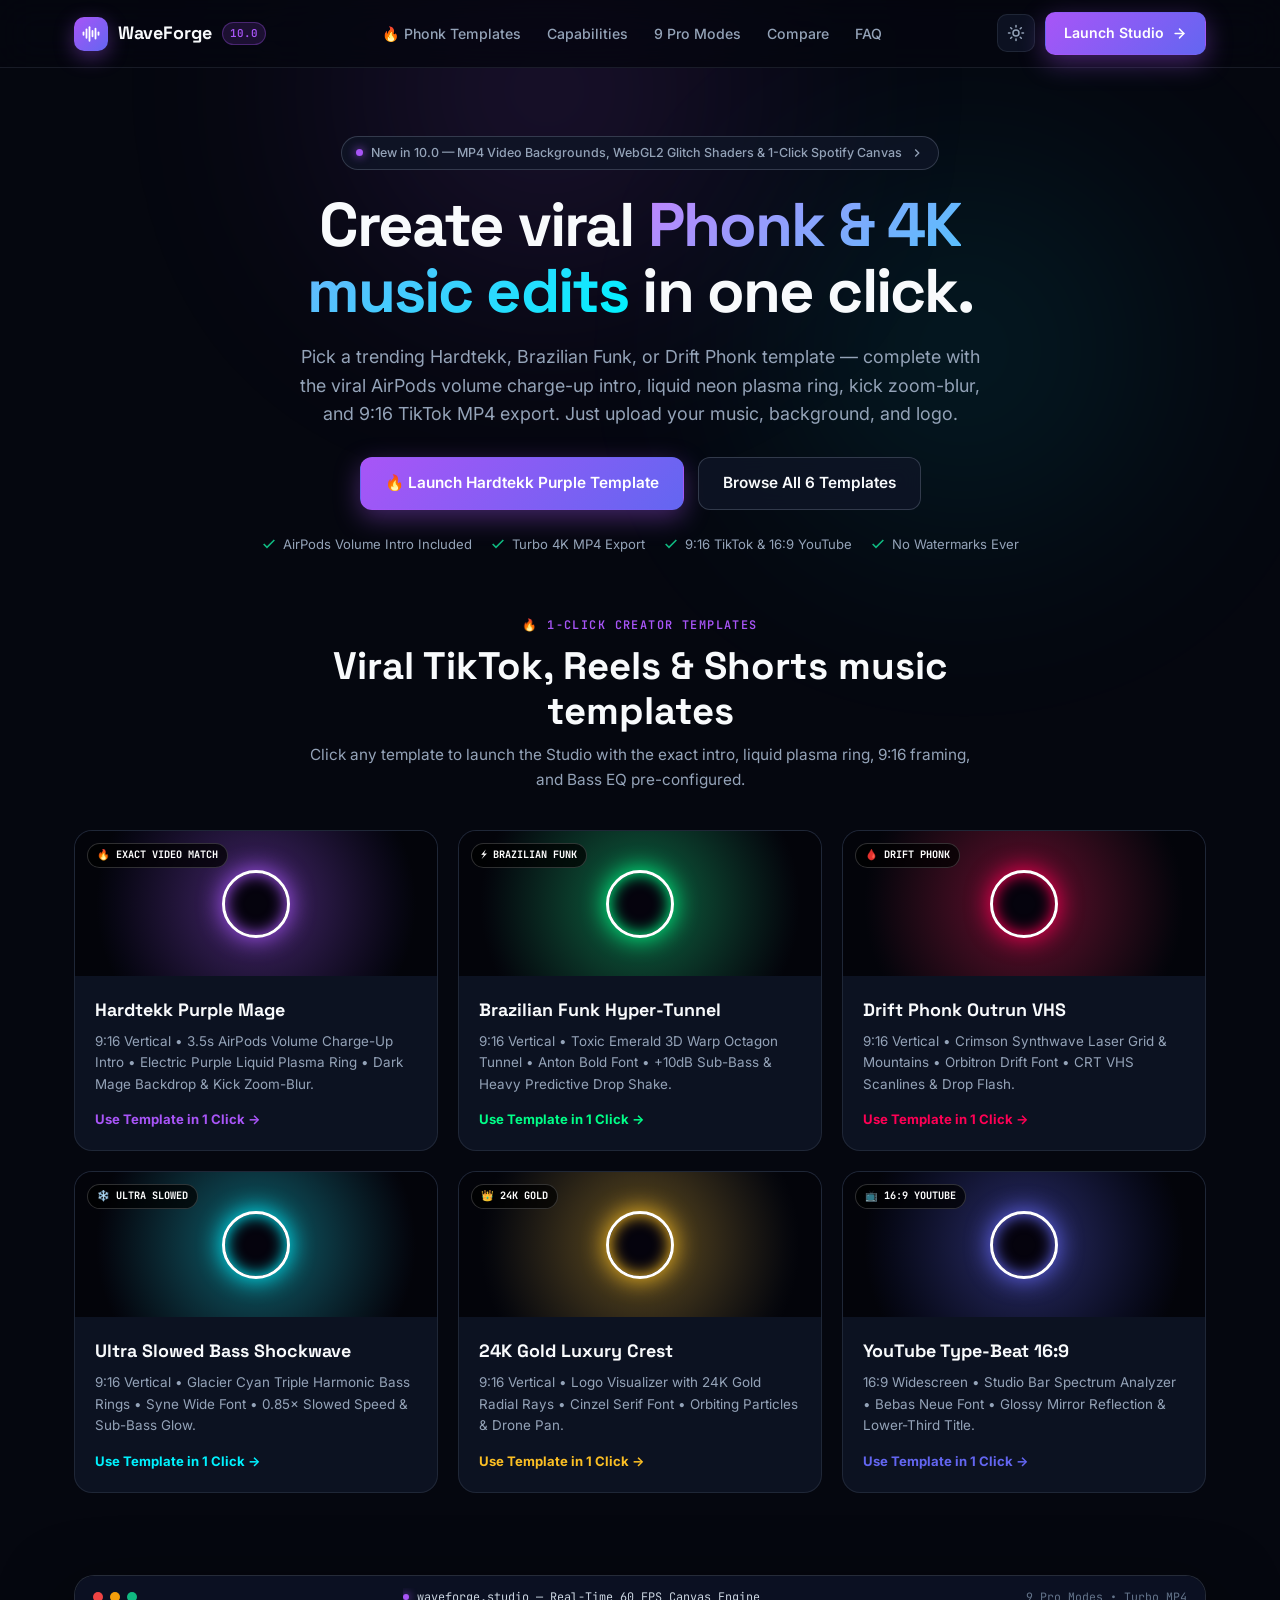
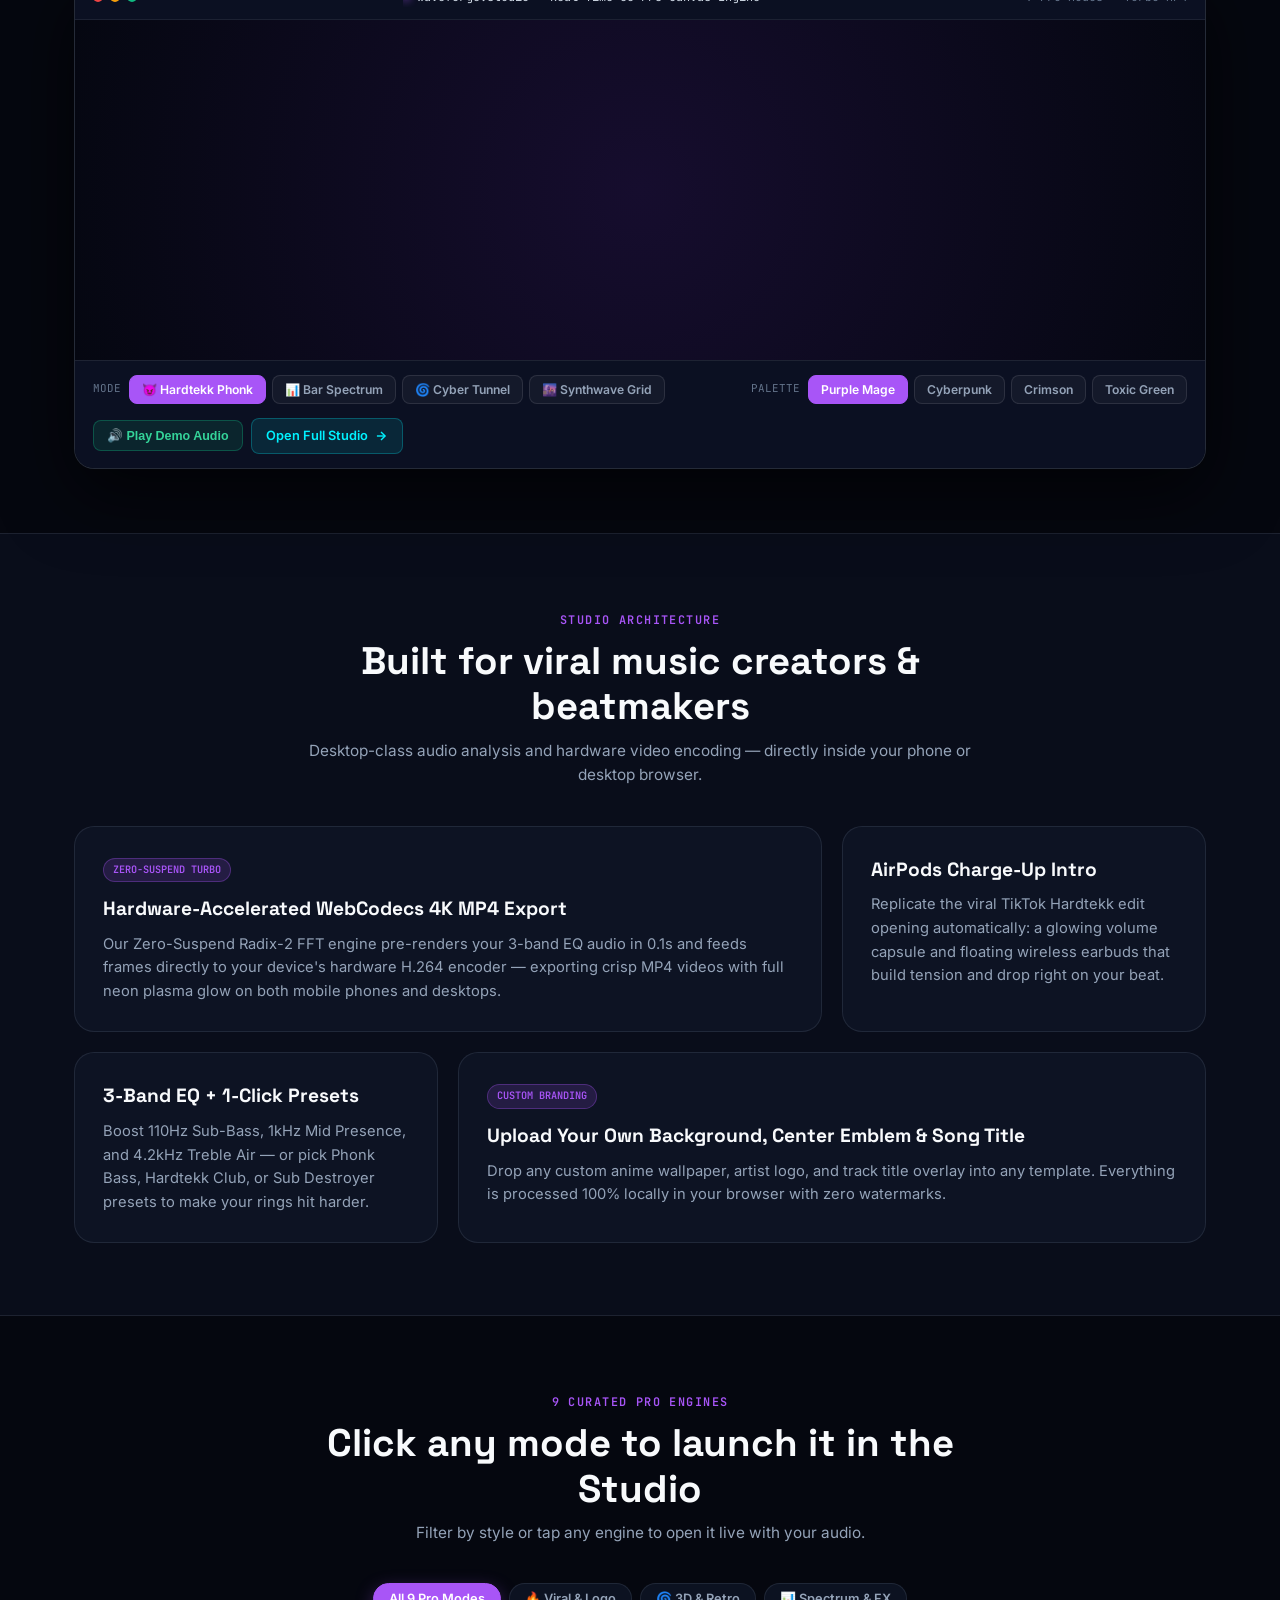
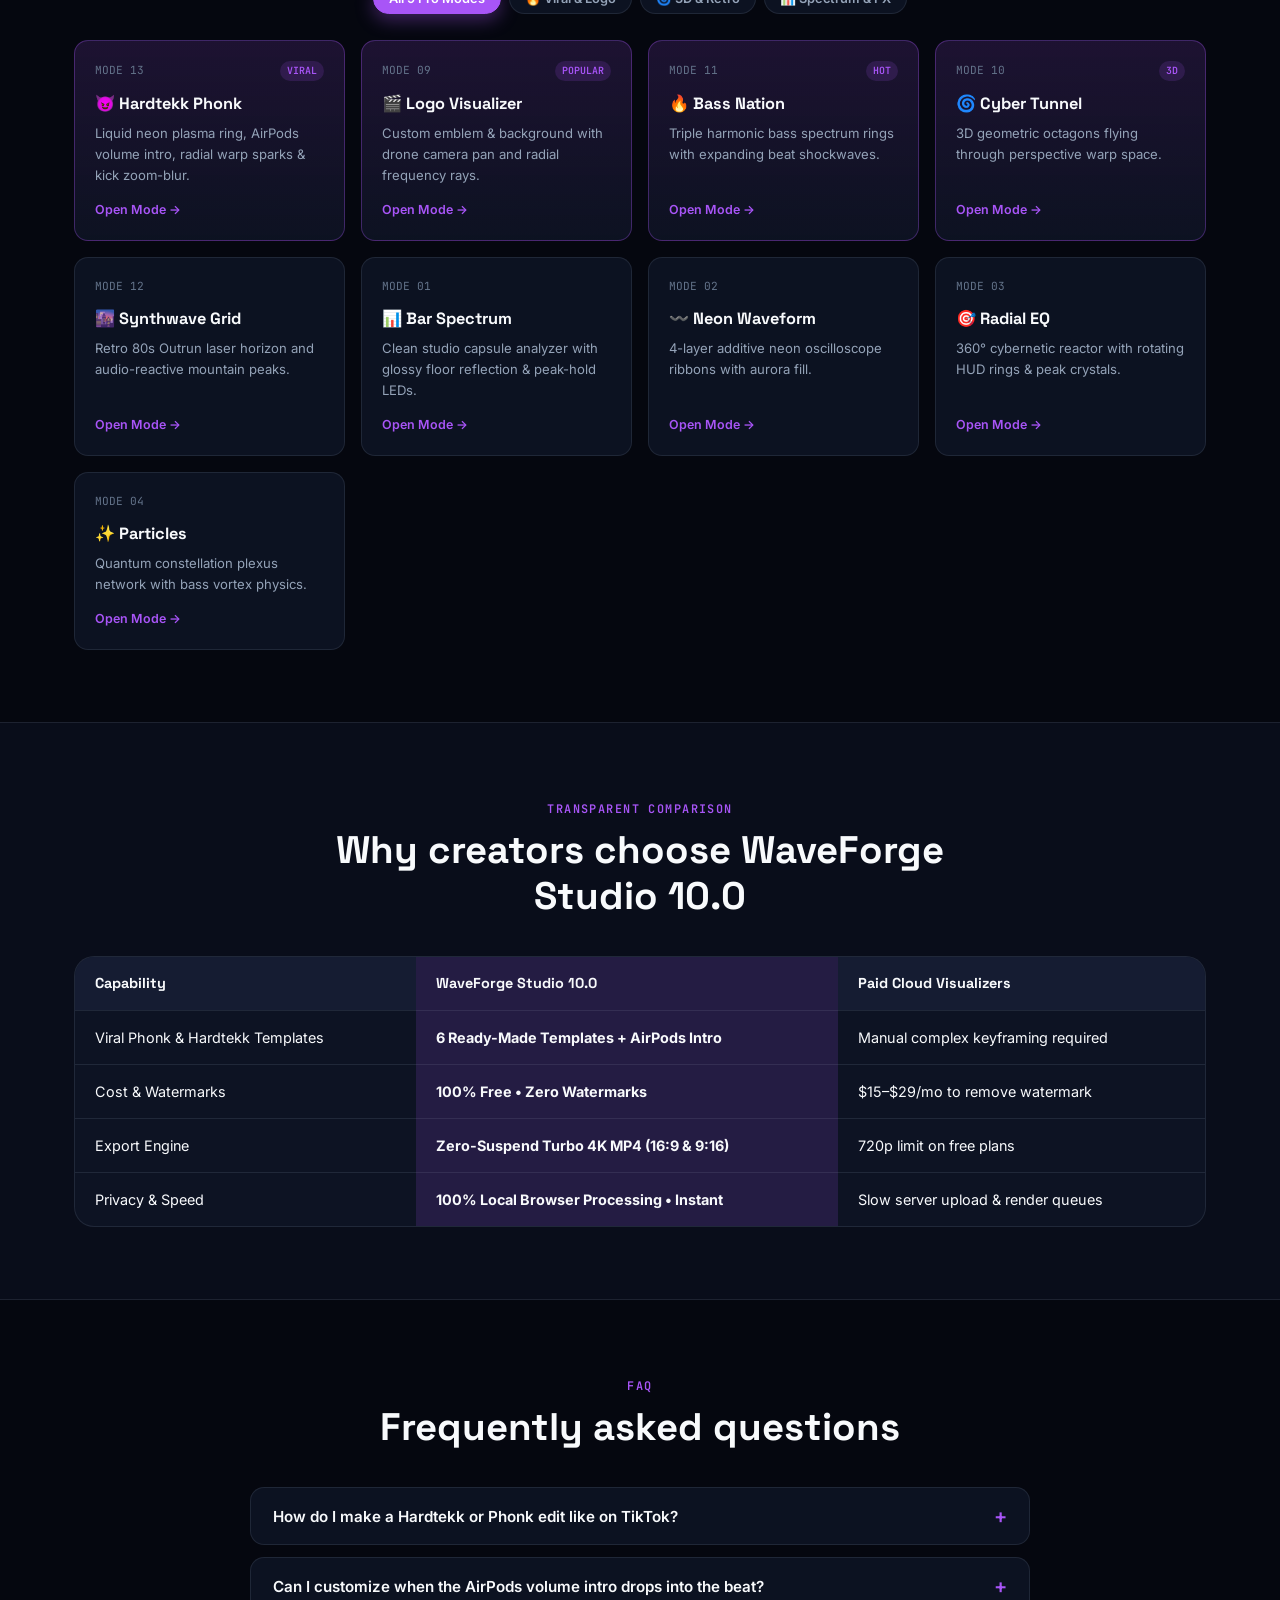
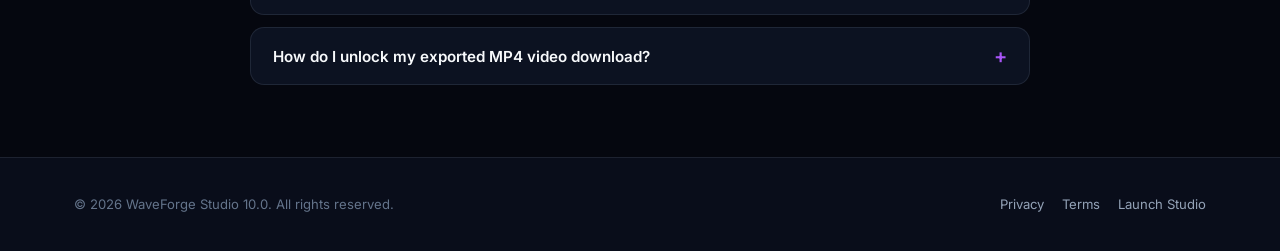
==== commit 7b9f7586: "v10.0: MP4 video backgrounds, WebGL2 beat-synced shaders, Spotify Canvas export & URL-hash presets" ====
--- a/index.html
+++ b/index.html
@@ -3,7 +3,7 @@
 <head>
     <script>
         (function () {
-            var VER = '9.0.0';
+            var VER = '10.0.0';
             try {
                 if (localStorage.getItem('wf_app_ver') !== VER) {
                     localStorage.setItem('wf_app_ver', VER);
@@ -38,8 +38,8 @@
     <meta name="viewport" content="width=device-width, initial-scale=1.0">
     <meta name="color-scheme" content="dark light">
 
-    <title>WaveForge 9.0 — Viral Phonk &amp; Hardtekk Video Templates + Free 4K Music Visualizer</title>
-    <meta name="description" content="Create viral TikTok Hardtekk, Brazilian Funk &amp; Phonk music videos in 1 click. WaveForge Studio 9.0 includes AirPods volume intro, liquid neon plasma rings, 13 modes, 3-band EQ, and 4K MP4 export.">
+    <title>WaveForge 10.0 — Viral Phonk &amp; Hardtekk Video Templates + Free 4K Music Visualizer</title>
+    <meta name="description" content="Create viral TikTok Hardtekk, Brazilian Funk &amp; Phonk music videos in 1 click. WaveForge Studio 10.0 includes AirPods volume intro, liquid neon plasma rings, 13 modes, 3-band EQ, and 4K MP4 export.">
     <meta name="keywords" content="phonk visualizer, hardtekk visualizer, brazilian funk video maker, tiktok audio visualizer, free music visualizer, online audio visualizer, logo visualizer, avee player online, 9:16 music video maker">
     <meta name="author" content="WaveForge">
     <meta name="theme-color" content="#05070f">
@@ -48,13 +48,13 @@
 
     <meta property="og:type" content="website">
     <meta property="og:url" content="https://progameryt-op.github.io/WaveForge/">
-    <meta property="og:title" content="WaveForge 9.0 — Viral Phonk &amp; Hardtekk Video Templates + 4K Visualizer">
+    <meta property="og:title" content="WaveForge 10.0 — Viral Phonk &amp; Hardtekk Video Templates + 4K Visualizer">
     <meta property="og:description" content="1-click viral Phonk, Hardtekk &amp; Funk music video templates with AirPods volume intro, liquid plasma rings, custom logos, and 4K MP4 export.">
     <meta property="og:image" content="https://progameryt-op.github.io/WaveForge/assets/img/og-image.png">
     <meta property="og:site_name" content="WaveForge">
 
     <meta name="twitter:card" content="summary_large_image">
-    <meta name="twitter:title" content="WaveForge 9.0 — Free Phonk &amp; Music Visualizer Studio">
+    <meta name="twitter:title" content="WaveForge 10.0 — Free Phonk &amp; Music Visualizer Studio">
     <meta name="twitter:description" content="13 audio-reactive modes, 1-click Hardtekk/Phonk templates, 3-band EQ, and hardware-accelerated 4K MP4 export.">
     <meta name="twitter:image" content="https://progameryt-op.github.io/WaveForge/assets/img/twitter-card.png">
 
@@ -72,12 +72,12 @@
     {
         "@context": "https://schema.org",
         "@type": "WebApplication",
-        "name": "WaveForge Studio 9.0",
+        "name": "WaveForge Studio 10.0",
         "url": "https://progameryt-op.github.io/WaveForge/",
         "description": "Browser music visualizer with 1-click viral Phonk, Hardtekk, and Brazilian Funk templates, AirPods volume intro, 13 modes, 3-band hardware EQ, and 4K MP4 export.",
         "applicationCategory": "MultimediaApplication",
         "operatingSystem": "Any modern browser",
-        "softwareVersion": "9.0.0",
+        "softwareVersion": "10.0.0",
         "isAccessibleForFree": true,
         "offers": {
             "@type": "Offer",
@@ -92,7 +92,7 @@
     }
     </script>
 
-    <link rel="stylesheet" href="assets/css/landing.css?v=9.0.0">
+    <link rel="stylesheet" href="assets/css/landing.css?v=10.0.0">
 </head>
 <body>
     <a href="#main-content" class="skip-link">Skip to main content</a>
@@ -108,7 +108,7 @@
                     <svg width="18" height="18" viewBox="0 0 24 24" fill="none" stroke="currentColor" stroke-width="2.4" stroke-linecap="round" stroke-linejoin="round"><path d="M2 10v3"/><path d="M6 6v11"/><path d="M10 3v18"/><path d="M14 8v7"/><path d="M18 5v13"/><path d="M22 10v3"/></svg>
                 </span>
                 <span class="logo-text">WaveForge</span>
-                <span class="version-chip">9.0</span>
+                <span class="version-chip">10.0</span>
             </a>
 
             <ul class="nav-links">
@@ -124,7 +124,7 @@
                     <svg class="moon" viewBox="0 0 24 24" fill="none" stroke="currentColor" stroke-width="2" stroke-linecap="round" stroke-linejoin="round" aria-hidden="true"><path d="M21 12.79A9 9 0 1 1 11.21 3 7 7 0 0 0 21 12.79z"/></svg>
                     <svg class="sun" viewBox="0 0 24 24" fill="none" stroke="currentColor" stroke-width="2" stroke-linecap="round" stroke-linejoin="round" aria-hidden="true"><circle cx="12" cy="12" r="4"/><path d="M12 2v2M12 20v2M4.93 4.93l1.41 1.41M17.66 17.66l1.41 1.41M2 12h2M20 12h2M4.93 19.07l1.41-1.41M17.66 6.34l1.41-1.41"/></svg>
                 </button>
-                <a href="visualizer.html?v=9.0.0" class="btn btn-primary">
+                <a href="visualizer.html?v=10.0.0" class="btn btn-primary">
                     <span>Launch Studio</span>
                     <svg width="15" height="15" viewBox="0 0 24 24" fill="none" stroke="currentColor" stroke-width="2.4" stroke-linecap="round" stroke-linejoin="round" aria-hidden="true"><path d="M5 12h14"/><path d="m12 5 7 7-7 7"/></svg>
                 </a>
@@ -145,16 +145,16 @@
             <li><a href="#compare"><span>Compare</span><span>→</span></a></li>
             <li><a href="#faq"><span>FAQ</span><span>→</span></a></li>
         </ul>
-        <a href="visualizer.html?v=9.0.0" class="btn btn-primary" style="width:100%;justify-content:center;">Launch Studio →</a>
+        <a href="visualizer.html?v=10.0.0" class="btn btn-primary" style="width:100%;justify-content:center;">Launch Studio →</a>
     </div>
 
     <main id="main-content">
         <!-- HERO SECTION -->
         <header class="hero">
             <div class="container hero-inner">
-                <a href="visualizer.html?template=hardtekk-mage&amp;v=9.0.0" class="eyebrow-pill">
+                <a href="visualizer.html?template=hardtekk-mage&amp;v=10.0.0" class="eyebrow-pill">
                     <span class="pulse-dot"></span>
-                    <span>New in 9.0 — Predictive Drop Audio Engine + 6 Unique Templates &amp; Trending Edit Fonts</span>
+                    <span>New in 10.0 — MP4 Video Backgrounds, WebGL2 Glitch Shaders &amp; 1-Click Spotify Canvas</span>
                     <svg width="14" height="14" viewBox="0 0 24 24" fill="none" stroke="currentColor" stroke-width="2.2" aria-hidden="true"><path d="m9 18 6-6-6-6"/></svg>
                 </a>
 
@@ -165,7 +165,7 @@
                 </p>
 
                 <div class="hero-actions">
-                    <a href="visualizer.html?template=hardtekk-mage&amp;v=9.0.0" class="btn btn-primary btn-lg">
+                    <a href="visualizer.html?template=hardtekk-mage&amp;v=10.0.0" class="btn btn-primary btn-lg">
                         <span>🔥 Launch Hardtekk Purple Template</span>
                     </a>
                     <a href="#templates" class="btn btn-secondary btn-lg">
@@ -204,7 +204,7 @@
                 </div>
 
                 <div class="grid grid-3">
-                    <a href="visualizer.html?template=hardtekk-mage&amp;v=9.0.0" class="tpl-landing-card reveal" style="--c:#a855f7;">
+                    <a href="visualizer.html?template=hardtekk-mage&amp;v=10.0.0" class="tpl-landing-card reveal" style="--c:#a855f7;">
                         <div class="tlc-visual">
                             <div class="tlc-ring"></div>
                             <span class="tlc-pill">🔥 EXACT VIDEO MATCH</span>
@@ -216,7 +216,7 @@
                         </div>
                     </a>
 
-                    <a href="visualizer.html?template=brazilian-funk&amp;v=9.0.0" class="tpl-landing-card reveal" style="--c:#00ff88;">
+                    <a href="visualizer.html?template=brazilian-funk&amp;v=10.0.0" class="tpl-landing-card reveal" style="--c:#00ff88;">
                         <div class="tlc-visual">
                             <div class="tlc-ring"></div>
                             <span class="tlc-pill">⚡ BRAZILIAN FUNK</span>
@@ -228,7 +228,7 @@
                         </div>
                     </a>
 
-                    <a href="visualizer.html?template=drift-phonk-crimson&amp;v=9.0.0" class="tpl-landing-card reveal" style="--c:#ff0055;">
+                    <a href="visualizer.html?template=drift-phonk-crimson&amp;v=10.0.0" class="tpl-landing-card reveal" style="--c:#ff0055;">
                         <div class="tlc-visual">
                             <div class="tlc-ring"></div>
                             <span class="tlc-pill">🩸 DRIFT PHONK</span>
@@ -240,7 +240,7 @@
                         </div>
                     </a>
 
-                    <a href="visualizer.html?template=ultra-slowed-ice&amp;v=9.0.0" class="tpl-landing-card reveal" style="--c:#00f2ff;">
+                    <a href="visualizer.html?template=ultra-slowed-ice&amp;v=10.0.0" class="tpl-landing-card reveal" style="--c:#00f2ff;">
                         <div class="tlc-visual">
                             <div class="tlc-ring"></div>
                             <span class="tlc-pill">❄️ ULTRA SLOWED</span>
@@ -252,7 +252,7 @@
                         </div>
                     </a>
 
-                    <a href="visualizer.html?template=golden-royalty&amp;v=9.0.0" class="tpl-landing-card reveal" style="--c:#fbbf24;">
+                    <a href="visualizer.html?template=golden-royalty&amp;v=10.0.0" class="tpl-landing-card reveal" style="--c:#fbbf24;">
                         <div class="tlc-visual">
                             <div class="tlc-ring"></div>
                             <span class="tlc-pill">👑 24K GOLD</span>
@@ -264,7 +264,7 @@
                         </div>
                     </a>
 
-                    <a href="visualizer.html?template=youtube-type-beat&amp;v=9.0.0" class="tpl-landing-card reveal" style="--c:#6366f1;">
+                    <a href="visualizer.html?template=youtube-type-beat&amp;v=10.0.0" class="tpl-landing-card reveal" style="--c:#6366f1;">
                         <div class="tlc-visual">
                             <div class="tlc-ring"></div>
                             <span class="tlc-pill">📺 16:9 YOUTUBE</span>
@@ -325,7 +325,7 @@
                             <button type="button" id="previewAudioBtn" class="preview-audio-btn" title="Listen to built-in demo audio">
                                 <span>🔊 Play Demo Audio</span>
                             </button>
-                            <a href="visualizer.html?v=9.0.0" class="dock-launch-link">
+                            <a href="visualizer.html?v=10.0.0" class="dock-launch-link">
                                 <span>Open Full Studio</span>
                                 <svg width="14" height="14" viewBox="0 0 24 24" fill="none" stroke="currentColor" stroke-width="2.4" aria-hidden="true"><path d="M5 12h14"/><path d="m12 5 7 7-7 7"/></svg>
                             </a>
@@ -387,55 +387,55 @@
                 </div>
 
                 <div class="modes-showcase-grid">
-                    <a href="visualizer.html?mode=12&amp;v=9.0.0" class="mode-showcase-card featured reveal" data-category="viral">
+                    <a href="visualizer.html?mode=12&amp;v=10.0.0" class="mode-showcase-card featured reveal" data-category="viral">
                         <div class="msc-top"><span class="msc-num">MODE 13</span><span class="msc-tag">VIRAL</span></div>
                         <h3>😈 Hardtekk Phonk</h3>
                         <p>Liquid neon plasma ring, AirPods volume intro, radial warp sparks &amp; kick zoom-blur.</p>
                         <span class="msc-action">Open Mode →</span>
                     </a>
-                    <a href="visualizer.html?mode=8&amp;v=9.0.0" class="mode-showcase-card featured reveal" data-category="viral">
+                    <a href="visualizer.html?mode=8&amp;v=10.0.0" class="mode-showcase-card featured reveal" data-category="viral">
                         <div class="msc-top"><span class="msc-num">MODE 09</span><span class="msc-tag">POPULAR</span></div>
                         <h3>🎬 Logo Visualizer</h3>
                         <p>Custom emblem &amp; background with drone camera pan and radial frequency rays.</p>
                         <span class="msc-action">Open Mode →</span>
                     </a>
-                    <a href="visualizer.html?mode=10&amp;v=9.0.0" class="mode-showcase-card featured reveal" data-category="viral">
+                    <a href="visualizer.html?mode=10&amp;v=10.0.0" class="mode-showcase-card featured reveal" data-category="viral">
                         <div class="msc-top"><span class="msc-num">MODE 11</span><span class="msc-tag">HOT</span></div>
                         <h3>🔥 Bass Nation</h3>
                         <p>Triple harmonic bass spectrum rings with expanding beat shockwaves.</p>
                         <span class="msc-action">Open Mode →</span>
                     </a>
-                    <a href="visualizer.html?mode=9&amp;v=9.0.0" class="mode-showcase-card featured reveal" data-category="3d">
+                    <a href="visualizer.html?mode=9&amp;v=10.0.0" class="mode-showcase-card featured reveal" data-category="3d">
                         <div class="msc-top"><span class="msc-num">MODE 10</span><span class="msc-tag">3D</span></div>
                         <h3>🌀 Cyber Tunnel</h3>
                         <p>3D geometric octagons flying through perspective warp space.</p>
                         <span class="msc-action">Open Mode →</span>
                     </a>
-                    <a href="visualizer.html?mode=11&amp;v=9.0.0" class="mode-showcase-card reveal" data-category="3d">
+                    <a href="visualizer.html?mode=11&amp;v=10.0.0" class="mode-showcase-card reveal" data-category="3d">
                         <div class="msc-top"><span class="msc-num">MODE 12</span></div>
                         <h3>🌆 Synthwave Grid</h3>
                         <p>Retro 80s Outrun laser horizon and audio-reactive mountain peaks.</p>
                         <span class="msc-action">Open Mode →</span>
                     </a>
-                    <a href="visualizer.html?mode=0&amp;v=9.0.0" class="mode-showcase-card reveal" data-category="classic">
+                    <a href="visualizer.html?mode=0&amp;v=10.0.0" class="mode-showcase-card reveal" data-category="classic">
                         <div class="msc-top"><span class="msc-num">MODE 01</span></div>
                         <h3>📊 Bar Spectrum</h3>
                         <p>Clean studio capsule analyzer with glossy floor reflection &amp; peak-hold LEDs.</p>
                         <span class="msc-action">Open Mode →</span>
                     </a>
-                    <a href="visualizer.html?mode=1&amp;v=9.0.0" class="mode-showcase-card reveal" data-category="classic">
+                    <a href="visualizer.html?mode=1&amp;v=10.0.0" class="mode-showcase-card reveal" data-category="classic">
                         <div class="msc-top"><span class="msc-num">MODE 02</span></div>
                         <h3>〰️ Neon Waveform</h3>
                         <p>4-layer additive neon oscilloscope ribbons with aurora fill.</p>
                         <span class="msc-action">Open Mode →</span>
                     </a>
-                    <a href="visualizer.html?mode=2&amp;v=9.0.0" class="mode-showcase-card reveal" data-category="classic">
+                    <a href="visualizer.html?mode=2&amp;v=10.0.0" class="mode-showcase-card reveal" data-category="classic">
                         <div class="msc-top"><span class="msc-num">MODE 03</span></div>
                         <h3>🎯 Radial EQ</h3>
                         <p>360° cybernetic reactor with rotating HUD rings &amp; peak crystals.</p>
                         <span class="msc-action">Open Mode →</span>
                     </a>
-                    <a href="visualizer.html?mode=3&amp;v=9.0.0" class="mode-showcase-card reveal" data-category="classic">
+                    <a href="visualizer.html?mode=3&amp;v=10.0.0" class="mode-showcase-card reveal" data-category="classic">
                         <div class="msc-top"><span class="msc-num">MODE 04</span></div>
                         <h3>✨ Particles</h3>
                         <p>Quantum constellation plexus network with bass vortex physics.</p>
@@ -450,7 +450,7 @@
             <div class="container">
                 <div class="section-head reveal">
                     <span class="eyebrow">Transparent Comparison</span>
-                    <h2>Why creators choose WaveForge Studio 9.0</h2>
+                    <h2>Why creators choose WaveForge Studio 10.0</h2>
                 </div>
 
                 <div class="compare-table-wrap reveal">
@@ -458,7 +458,7 @@
                         <thead>
                             <tr>
                                 <th>Capability</th>
-                                <th class="highlight-col">WaveForge Studio 9.0</th>
+                                <th class="highlight-col">WaveForge Studio 10.0</th>
                                 <th>Paid Cloud Visualizers</th>
                             </tr>
                         </thead>
@@ -519,11 +519,11 @@
     <footer class="footer">
         <div class="container">
             <div class="footer-bottom">
-                <p>© <span id="year">2026</span> WaveForge Studio 9.0. All rights reserved.</p>
+                <p>© <span id="year">2026</span> WaveForge Studio 10.0. All rights reserved.</p>
                 <div class="footer-bottom-links">
                     <a href="privacy.html">Privacy</a>
                     <a href="terms.html">Terms</a>
-                    <a href="visualizer.html?v=9.0.0">Launch Studio</a>
+                    <a href="visualizer.html?v=10.0.0">Launch Studio</a>
                 </div>
             </div>
         </div>
@@ -533,7 +533,7 @@
         <svg width="18" height="18" viewBox="0 0 24 24" fill="none" stroke="currentColor" stroke-width="2.4" stroke-linecap="round" stroke-linejoin="round" aria-hidden="true"><path d="m18 15-6-6-6 6"/></svg>
     </button>
 
-    <script src="assets/js/landing.js?v=9.0.0"></script>
+    <script src="assets/js/landing.js?v=10.0.0"></script>
     <script>
         if ('serviceWorker' in navigator && (location.protocol === 'https:' || location.hostname === 'localhost' || location.hostname === '127.0.0.1')) {
             window.addEventListener('load', function () {
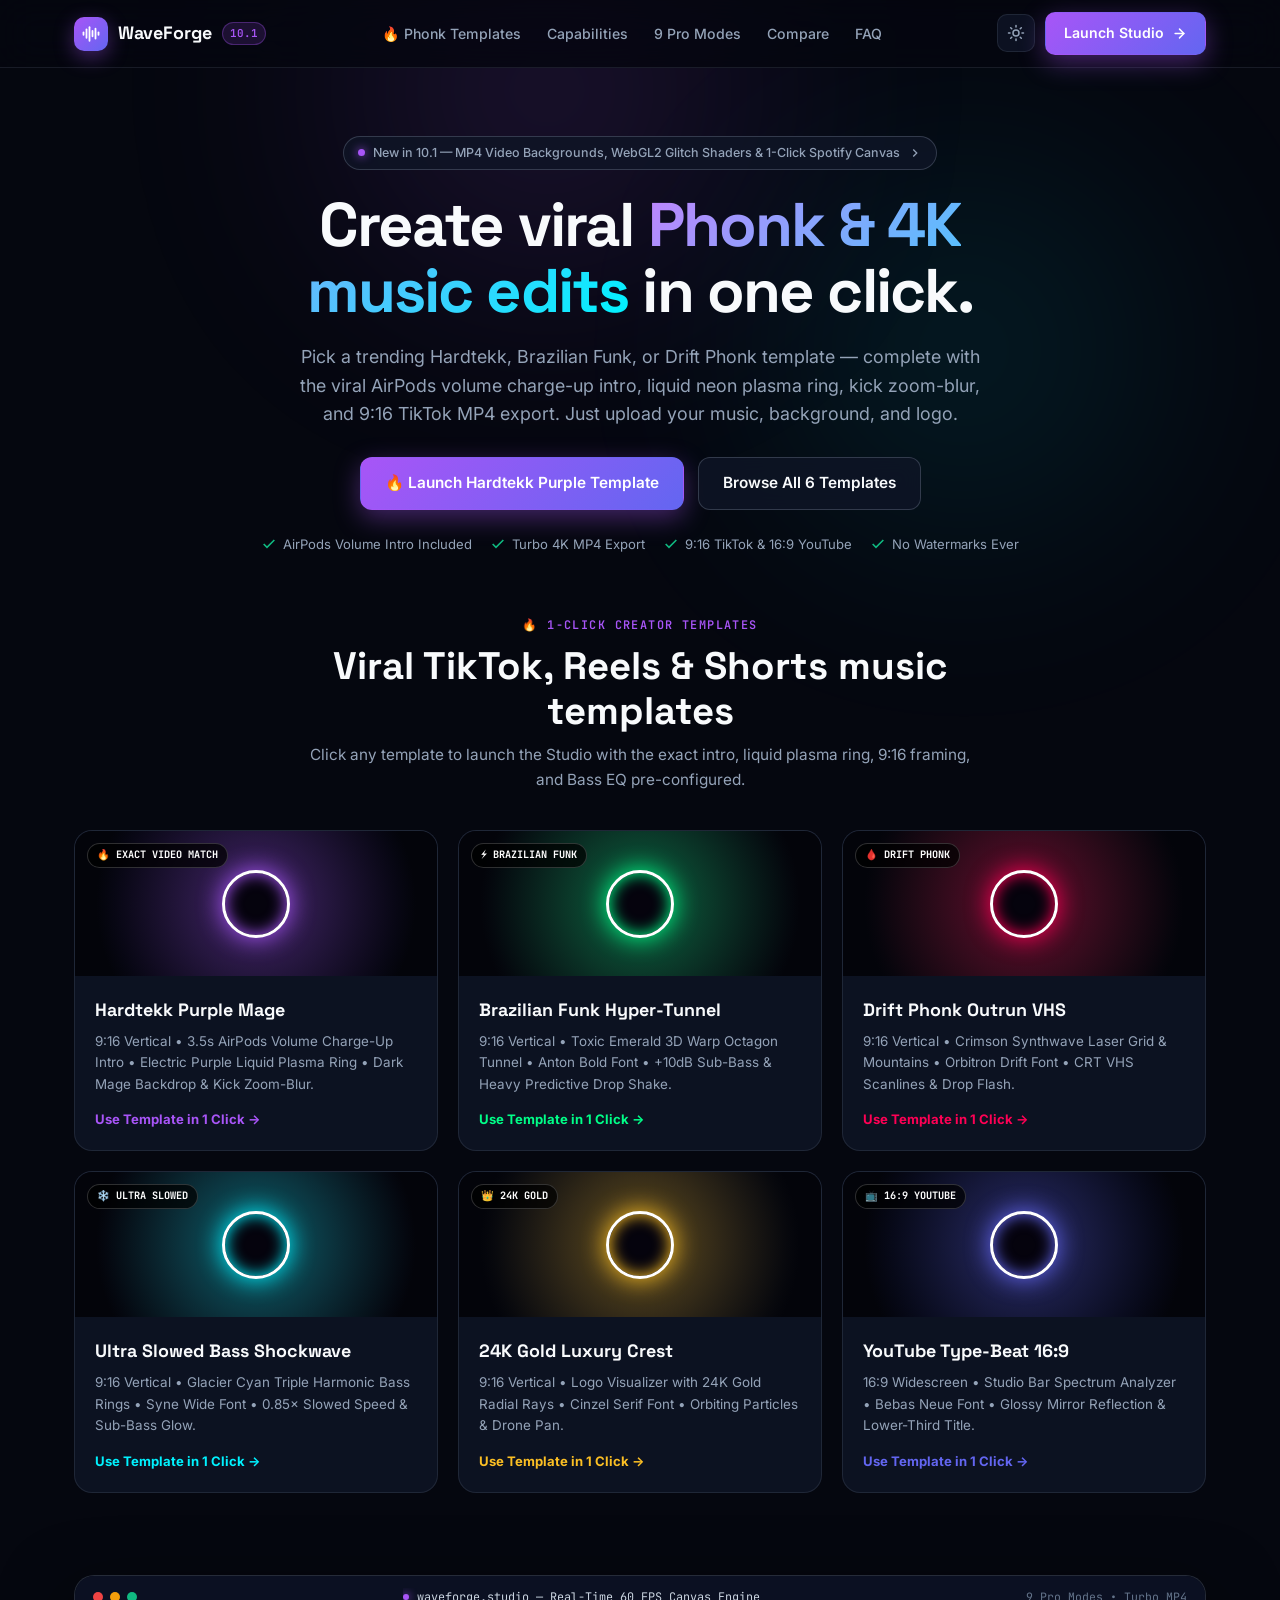
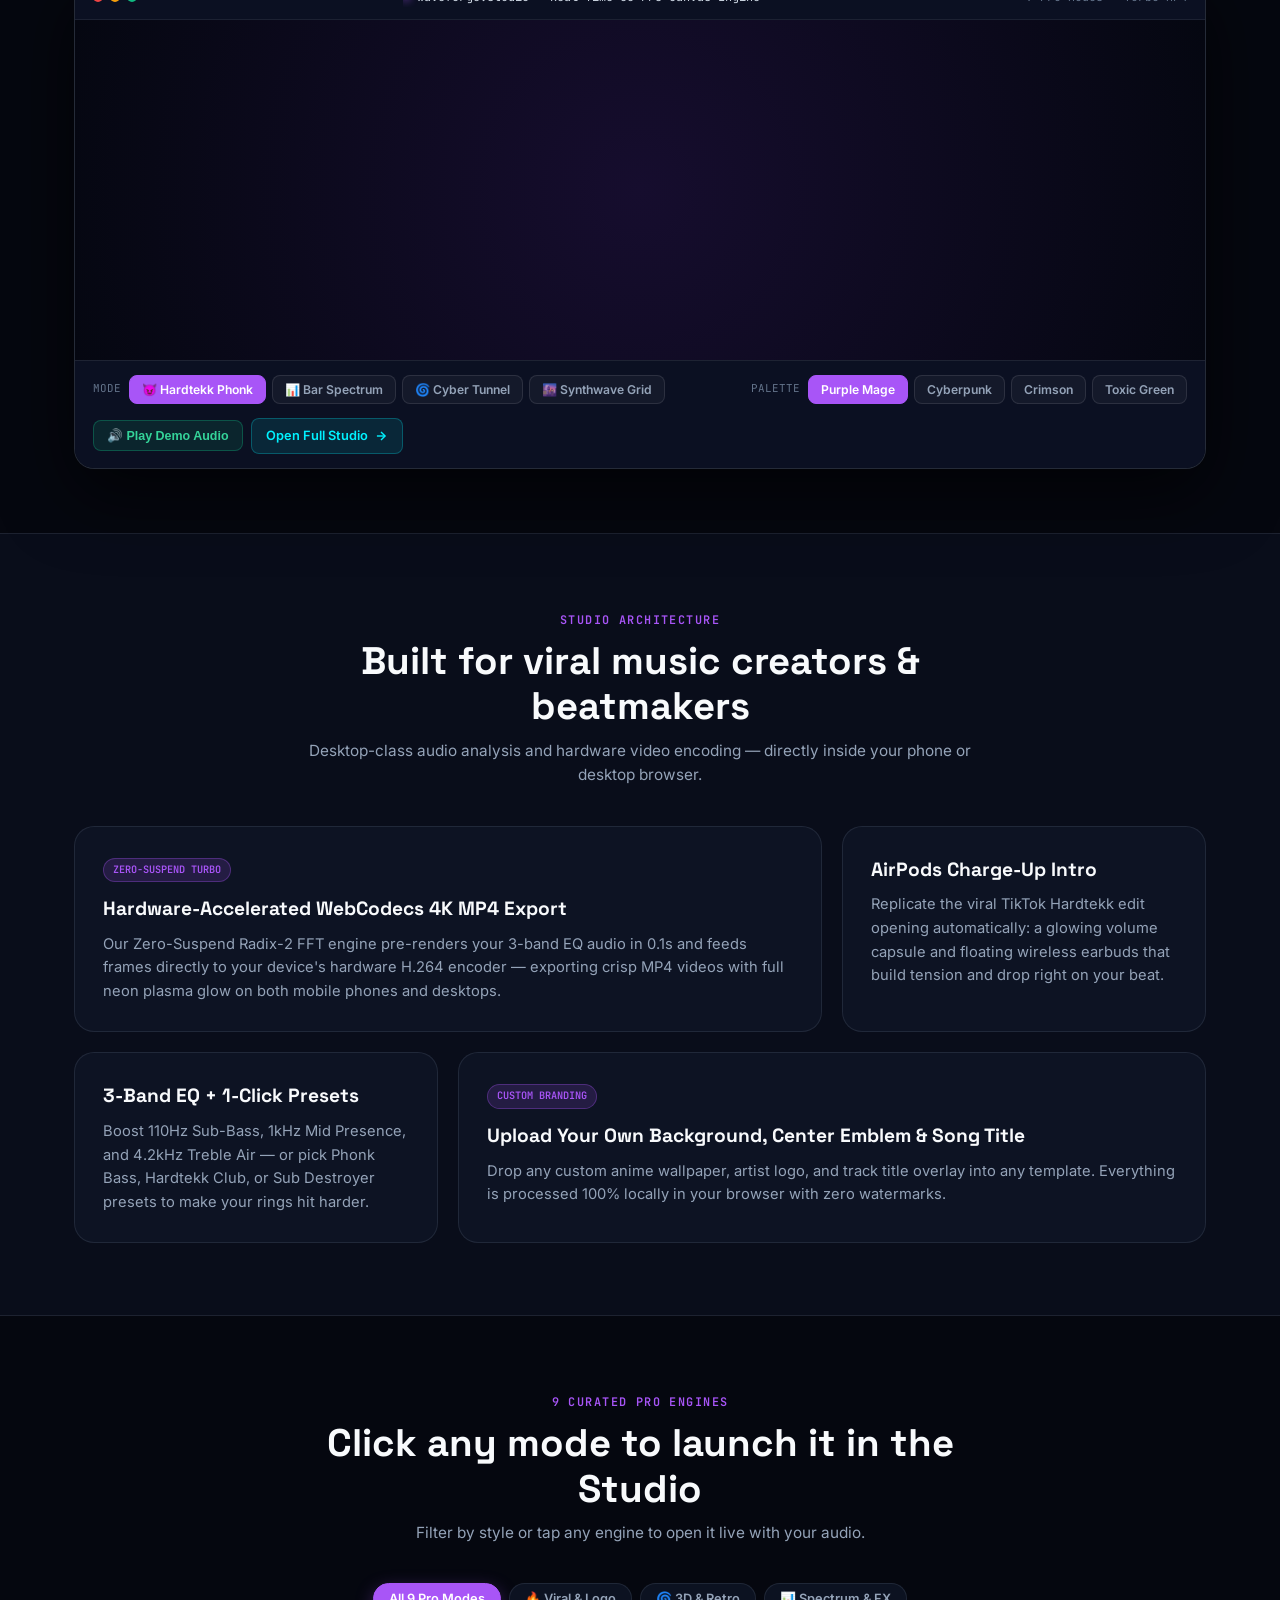
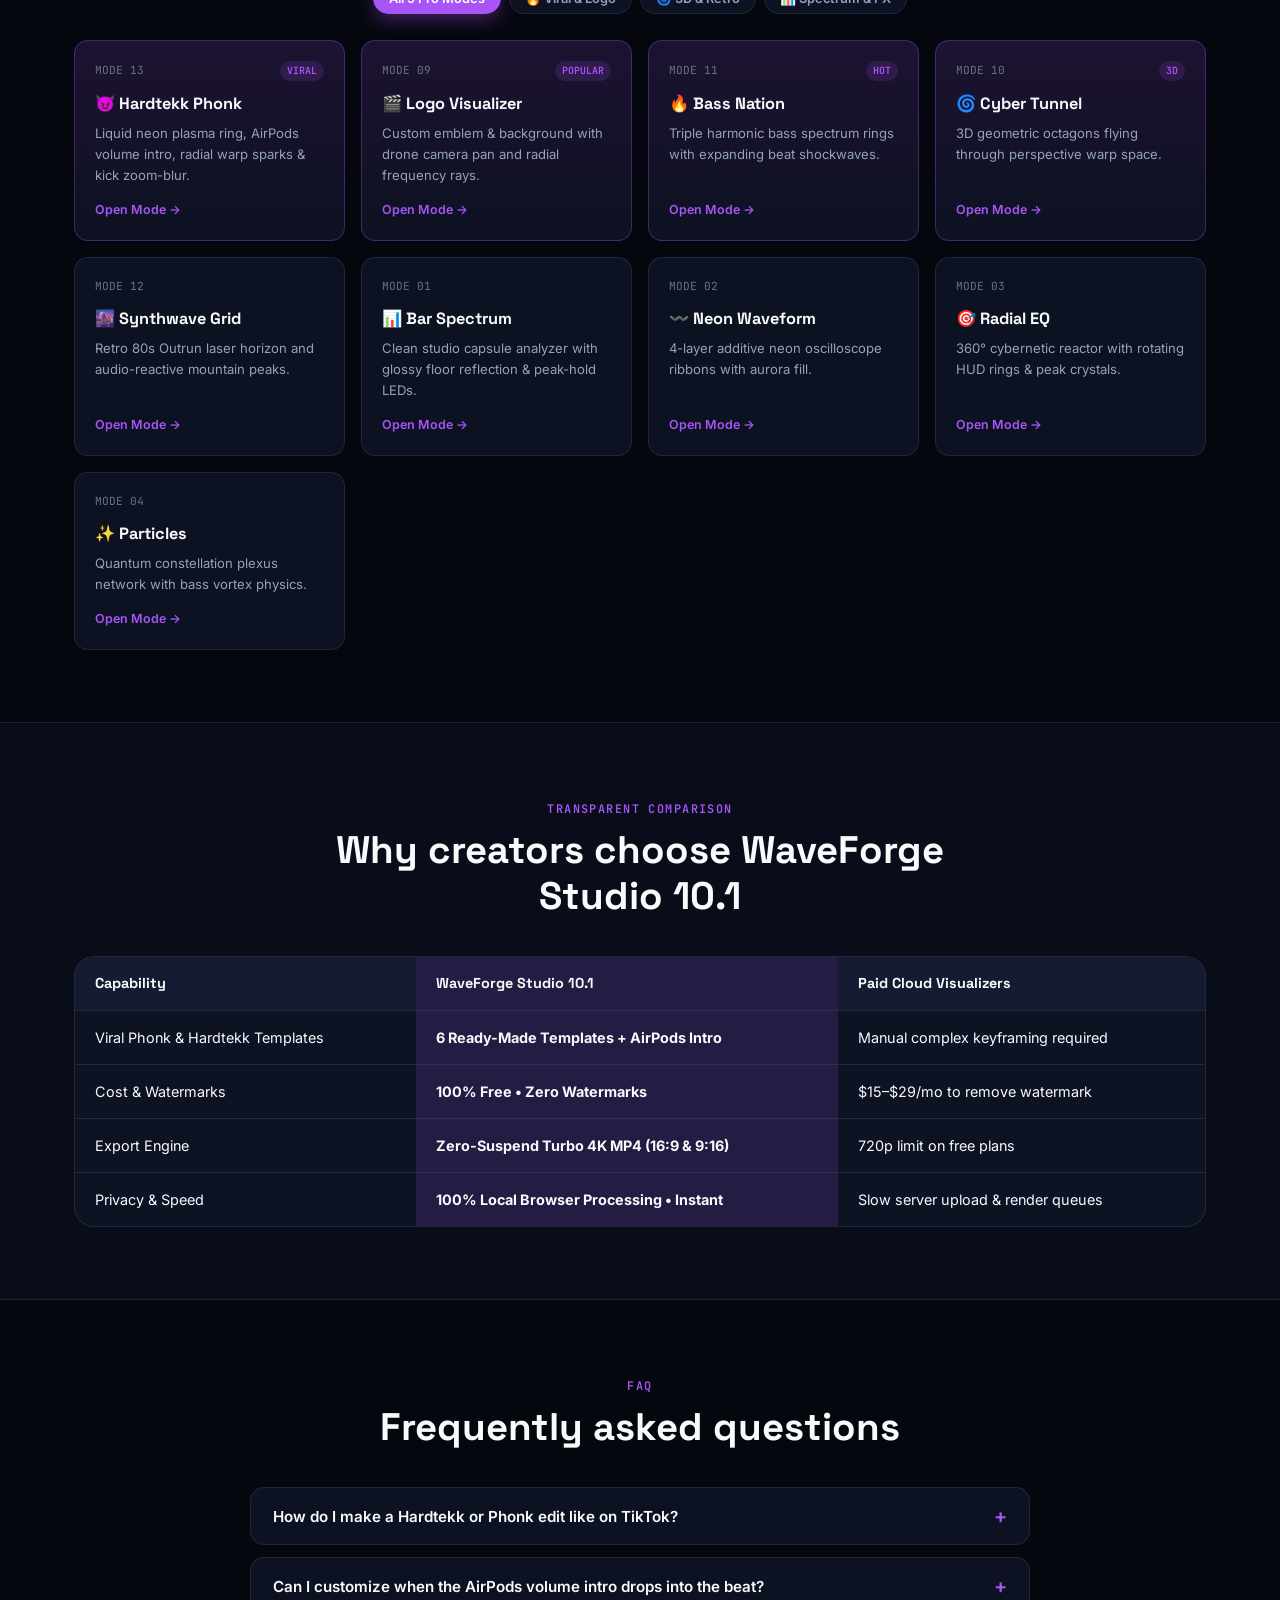
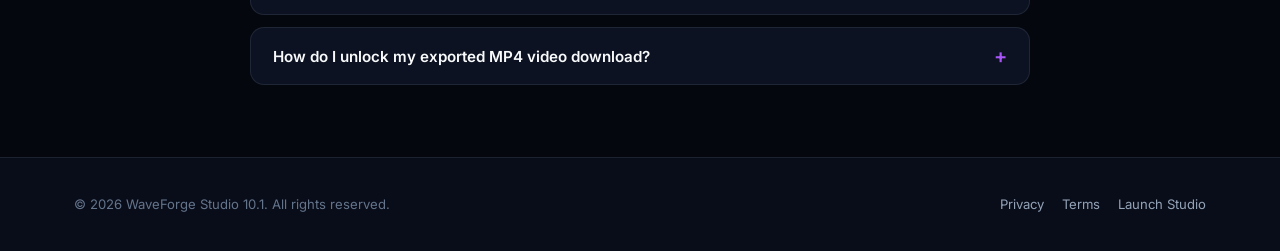
==== commit 44a249eb: "v10.1: 3-tier offline frame-by-frame export engine & clip start time fix" ====
--- a/index.html
+++ b/index.html
@@ -3,7 +3,7 @@
 <head>
     <script>
         (function () {
-            var VER = '10.0.0';
+            var VER = '10.1.0';
             try {
                 if (localStorage.getItem('wf_app_ver') !== VER) {
                     localStorage.setItem('wf_app_ver', VER);
@@ -38,8 +38,8 @@
     <meta name="viewport" content="width=device-width, initial-scale=1.0">
     <meta name="color-scheme" content="dark light">
 
-    <title>WaveForge 10.0 — Viral Phonk &amp; Hardtekk Video Templates + Free 4K Music Visualizer</title>
-    <meta name="description" content="Create viral TikTok Hardtekk, Brazilian Funk &amp; Phonk music videos in 1 click. WaveForge Studio 10.0 includes AirPods volume intro, liquid neon plasma rings, 13 modes, 3-band EQ, and 4K MP4 export.">
+    <title>WaveForge 10.1 — Viral Phonk &amp; Hardtekk Video Templates + Free 4K Music Visualizer</title>
+    <meta name="description" content="Create viral TikTok Hardtekk, Brazilian Funk &amp; Phonk music videos in 1 click. WaveForge Studio 10.1 includes AirPods volume intro, liquid neon plasma rings, 13 modes, 3-band EQ, and 4K MP4 export.">
     <meta name="keywords" content="phonk visualizer, hardtekk visualizer, brazilian funk video maker, tiktok audio visualizer, free music visualizer, online audio visualizer, logo visualizer, avee player online, 9:16 music video maker">
     <meta name="author" content="WaveForge">
     <meta name="theme-color" content="#05070f">
@@ -48,13 +48,13 @@
 
     <meta property="og:type" content="website">
     <meta property="og:url" content="https://progameryt-op.github.io/WaveForge/">
-    <meta property="og:title" content="WaveForge 10.0 — Viral Phonk &amp; Hardtekk Video Templates + 4K Visualizer">
+    <meta property="og:title" content="WaveForge 10.1 — Viral Phonk &amp; Hardtekk Video Templates + 4K Visualizer">
     <meta property="og:description" content="1-click viral Phonk, Hardtekk &amp; Funk music video templates with AirPods volume intro, liquid plasma rings, custom logos, and 4K MP4 export.">
     <meta property="og:image" content="https://progameryt-op.github.io/WaveForge/assets/img/og-image.png">
     <meta property="og:site_name" content="WaveForge">
 
     <meta name="twitter:card" content="summary_large_image">
-    <meta name="twitter:title" content="WaveForge 10.0 — Free Phonk &amp; Music Visualizer Studio">
+    <meta name="twitter:title" content="WaveForge 10.1 — Free Phonk &amp; Music Visualizer Studio">
     <meta name="twitter:description" content="13 audio-reactive modes, 1-click Hardtekk/Phonk templates, 3-band EQ, and hardware-accelerated 4K MP4 export.">
     <meta name="twitter:image" content="https://progameryt-op.github.io/WaveForge/assets/img/twitter-card.png">
 
@@ -72,12 +72,12 @@
     {
         "@context": "https://schema.org",
         "@type": "WebApplication",
-        "name": "WaveForge Studio 10.0",
+        "name": "WaveForge Studio 10.1",
         "url": "https://progameryt-op.github.io/WaveForge/",
         "description": "Browser music visualizer with 1-click viral Phonk, Hardtekk, and Brazilian Funk templates, AirPods volume intro, 13 modes, 3-band hardware EQ, and 4K MP4 export.",
         "applicationCategory": "MultimediaApplication",
         "operatingSystem": "Any modern browser",
-        "softwareVersion": "10.0.0",
+        "softwareVersion": "10.1.0",
         "isAccessibleForFree": true,
         "offers": {
             "@type": "Offer",
@@ -92,7 +92,7 @@
     }
     </script>
 
-    <link rel="stylesheet" href="assets/css/landing.css?v=10.0.0">
+    <link rel="stylesheet" href="assets/css/landing.css?v=10.1.0">
 </head>
 <body>
     <a href="#main-content" class="skip-link">Skip to main content</a>
@@ -108,7 +108,7 @@
                     <svg width="18" height="18" viewBox="0 0 24 24" fill="none" stroke="currentColor" stroke-width="2.4" stroke-linecap="round" stroke-linejoin="round"><path d="M2 10v3"/><path d="M6 6v11"/><path d="M10 3v18"/><path d="M14 8v7"/><path d="M18 5v13"/><path d="M22 10v3"/></svg>
                 </span>
                 <span class="logo-text">WaveForge</span>
-                <span class="version-chip">10.0</span>
+                <span class="version-chip">10.1</span>
             </a>
 
             <ul class="nav-links">
@@ -124,7 +124,7 @@
                     <svg class="moon" viewBox="0 0 24 24" fill="none" stroke="currentColor" stroke-width="2" stroke-linecap="round" stroke-linejoin="round" aria-hidden="true"><path d="M21 12.79A9 9 0 1 1 11.21 3 7 7 0 0 0 21 12.79z"/></svg>
                     <svg class="sun" viewBox="0 0 24 24" fill="none" stroke="currentColor" stroke-width="2" stroke-linecap="round" stroke-linejoin="round" aria-hidden="true"><circle cx="12" cy="12" r="4"/><path d="M12 2v2M12 20v2M4.93 4.93l1.41 1.41M17.66 17.66l1.41 1.41M2 12h2M20 12h2M4.93 19.07l1.41-1.41M17.66 6.34l1.41-1.41"/></svg>
                 </button>
-                <a href="visualizer.html?v=10.0.0" class="btn btn-primary">
+                <a href="visualizer.html?v=10.1.0" class="btn btn-primary">
                     <span>Launch Studio</span>
                     <svg width="15" height="15" viewBox="0 0 24 24" fill="none" stroke="currentColor" stroke-width="2.4" stroke-linecap="round" stroke-linejoin="round" aria-hidden="true"><path d="M5 12h14"/><path d="m12 5 7 7-7 7"/></svg>
                 </a>
@@ -145,16 +145,16 @@
             <li><a href="#compare"><span>Compare</span><span>→</span></a></li>
             <li><a href="#faq"><span>FAQ</span><span>→</span></a></li>
         </ul>
-        <a href="visualizer.html?v=10.0.0" class="btn btn-primary" style="width:100%;justify-content:center;">Launch Studio →</a>
+        <a href="visualizer.html?v=10.1.0" class="btn btn-primary" style="width:100%;justify-content:center;">Launch Studio →</a>
     </div>
 
     <main id="main-content">
         <!-- HERO SECTION -->
         <header class="hero">
             <div class="container hero-inner">
-                <a href="visualizer.html?template=hardtekk-mage&amp;v=10.0.0" class="eyebrow-pill">
+                <a href="visualizer.html?template=hardtekk-mage&amp;v=10.1.0" class="eyebrow-pill">
                     <span class="pulse-dot"></span>
-                    <span>New in 10.0 — MP4 Video Backgrounds, WebGL2 Glitch Shaders &amp; 1-Click Spotify Canvas</span>
+                    <span>New in 10.1 — MP4 Video Backgrounds, WebGL2 Glitch Shaders &amp; 1-Click Spotify Canvas</span>
                     <svg width="14" height="14" viewBox="0 0 24 24" fill="none" stroke="currentColor" stroke-width="2.2" aria-hidden="true"><path d="m9 18 6-6-6-6"/></svg>
                 </a>
 
@@ -165,7 +165,7 @@
                 </p>
 
                 <div class="hero-actions">
-                    <a href="visualizer.html?template=hardtekk-mage&amp;v=10.0.0" class="btn btn-primary btn-lg">
+                    <a href="visualizer.html?template=hardtekk-mage&amp;v=10.1.0" class="btn btn-primary btn-lg">
                         <span>🔥 Launch Hardtekk Purple Template</span>
                     </a>
                     <a href="#templates" class="btn btn-secondary btn-lg">
@@ -204,7 +204,7 @@
                 </div>
 
                 <div class="grid grid-3">
-                    <a href="visualizer.html?template=hardtekk-mage&amp;v=10.0.0" class="tpl-landing-card reveal" style="--c:#a855f7;">
+                    <a href="visualizer.html?template=hardtekk-mage&amp;v=10.1.0" class="tpl-landing-card reveal" style="--c:#a855f7;">
                         <div class="tlc-visual">
                             <div class="tlc-ring"></div>
                             <span class="tlc-pill">🔥 EXACT VIDEO MATCH</span>
@@ -216,7 +216,7 @@
                         </div>
                     </a>
 
-                    <a href="visualizer.html?template=brazilian-funk&amp;v=10.0.0" class="tpl-landing-card reveal" style="--c:#00ff88;">
+                    <a href="visualizer.html?template=brazilian-funk&amp;v=10.1.0" class="tpl-landing-card reveal" style="--c:#00ff88;">
                         <div class="tlc-visual">
                             <div class="tlc-ring"></div>
                             <span class="tlc-pill">⚡ BRAZILIAN FUNK</span>
@@ -228,7 +228,7 @@
                         </div>
                     </a>
 
-                    <a href="visualizer.html?template=drift-phonk-crimson&amp;v=10.0.0" class="tpl-landing-card reveal" style="--c:#ff0055;">
+                    <a href="visualizer.html?template=drift-phonk-crimson&amp;v=10.1.0" class="tpl-landing-card reveal" style="--c:#ff0055;">
                         <div class="tlc-visual">
                             <div class="tlc-ring"></div>
                             <span class="tlc-pill">🩸 DRIFT PHONK</span>
@@ -240,7 +240,7 @@
                         </div>
                     </a>
 
-                    <a href="visualizer.html?template=ultra-slowed-ice&amp;v=10.0.0" class="tpl-landing-card reveal" style="--c:#00f2ff;">
+                    <a href="visualizer.html?template=ultra-slowed-ice&amp;v=10.1.0" class="tpl-landing-card reveal" style="--c:#00f2ff;">
                         <div class="tlc-visual">
                             <div class="tlc-ring"></div>
                             <span class="tlc-pill">❄️ ULTRA SLOWED</span>
@@ -252,7 +252,7 @@
                         </div>
                     </a>
 
-                    <a href="visualizer.html?template=golden-royalty&amp;v=10.0.0" class="tpl-landing-card reveal" style="--c:#fbbf24;">
+                    <a href="visualizer.html?template=golden-royalty&amp;v=10.1.0" class="tpl-landing-card reveal" style="--c:#fbbf24;">
                         <div class="tlc-visual">
                             <div class="tlc-ring"></div>
                             <span class="tlc-pill">👑 24K GOLD</span>
@@ -264,7 +264,7 @@
                         </div>
                     </a>
 
-                    <a href="visualizer.html?template=youtube-type-beat&amp;v=10.0.0" class="tpl-landing-card reveal" style="--c:#6366f1;">
+                    <a href="visualizer.html?template=youtube-type-beat&amp;v=10.1.0" class="tpl-landing-card reveal" style="--c:#6366f1;">
                         <div class="tlc-visual">
                             <div class="tlc-ring"></div>
                             <span class="tlc-pill">📺 16:9 YOUTUBE</span>
@@ -325,7 +325,7 @@
                             <button type="button" id="previewAudioBtn" class="preview-audio-btn" title="Listen to built-in demo audio">
                                 <span>🔊 Play Demo Audio</span>
                             </button>
-                            <a href="visualizer.html?v=10.0.0" class="dock-launch-link">
+                            <a href="visualizer.html?v=10.1.0" class="dock-launch-link">
                                 <span>Open Full Studio</span>
                                 <svg width="14" height="14" viewBox="0 0 24 24" fill="none" stroke="currentColor" stroke-width="2.4" aria-hidden="true"><path d="M5 12h14"/><path d="m12 5 7 7-7 7"/></svg>
                             </a>
@@ -387,55 +387,55 @@
                 </div>
 
                 <div class="modes-showcase-grid">
-                    <a href="visualizer.html?mode=12&amp;v=10.0.0" class="mode-showcase-card featured reveal" data-category="viral">
+                    <a href="visualizer.html?mode=12&amp;v=10.1.0" class="mode-showcase-card featured reveal" data-category="viral">
                         <div class="msc-top"><span class="msc-num">MODE 13</span><span class="msc-tag">VIRAL</span></div>
                         <h3>😈 Hardtekk Phonk</h3>
                         <p>Liquid neon plasma ring, AirPods volume intro, radial warp sparks &amp; kick zoom-blur.</p>
                         <span class="msc-action">Open Mode →</span>
                     </a>
-                    <a href="visualizer.html?mode=8&amp;v=10.0.0" class="mode-showcase-card featured reveal" data-category="viral">
+                    <a href="visualizer.html?mode=8&amp;v=10.1.0" class="mode-showcase-card featured reveal" data-category="viral">
                         <div class="msc-top"><span class="msc-num">MODE 09</span><span class="msc-tag">POPULAR</span></div>
                         <h3>🎬 Logo Visualizer</h3>
                         <p>Custom emblem &amp; background with drone camera pan and radial frequency rays.</p>
                         <span class="msc-action">Open Mode →</span>
                     </a>
-                    <a href="visualizer.html?mode=10&amp;v=10.0.0" class="mode-showcase-card featured reveal" data-category="viral">
+                    <a href="visualizer.html?mode=10&amp;v=10.1.0" class="mode-showcase-card featured reveal" data-category="viral">
                         <div class="msc-top"><span class="msc-num">MODE 11</span><span class="msc-tag">HOT</span></div>
                         <h3>🔥 Bass Nation</h3>
                         <p>Triple harmonic bass spectrum rings with expanding beat shockwaves.</p>
                         <span class="msc-action">Open Mode →</span>
                     </a>
-                    <a href="visualizer.html?mode=9&amp;v=10.0.0" class="mode-showcase-card featured reveal" data-category="3d">
+                    <a href="visualizer.html?mode=9&amp;v=10.1.0" class="mode-showcase-card featured reveal" data-category="3d">
                         <div class="msc-top"><span class="msc-num">MODE 10</span><span class="msc-tag">3D</span></div>
                         <h3>🌀 Cyber Tunnel</h3>
                         <p>3D geometric octagons flying through perspective warp space.</p>
                         <span class="msc-action">Open Mode →</span>
                     </a>
-                    <a href="visualizer.html?mode=11&amp;v=10.0.0" class="mode-showcase-card reveal" data-category="3d">
+                    <a href="visualizer.html?mode=11&amp;v=10.1.0" class="mode-showcase-card reveal" data-category="3d">
                         <div class="msc-top"><span class="msc-num">MODE 12</span></div>
                         <h3>🌆 Synthwave Grid</h3>
                         <p>Retro 80s Outrun laser horizon and audio-reactive mountain peaks.</p>
                         <span class="msc-action">Open Mode →</span>
                     </a>
-                    <a href="visualizer.html?mode=0&amp;v=10.0.0" class="mode-showcase-card reveal" data-category="classic">
+                    <a href="visualizer.html?mode=0&amp;v=10.1.0" class="mode-showcase-card reveal" data-category="classic">
                         <div class="msc-top"><span class="msc-num">MODE 01</span></div>
                         <h3>📊 Bar Spectrum</h3>
                         <p>Clean studio capsule analyzer with glossy floor reflection &amp; peak-hold LEDs.</p>
                         <span class="msc-action">Open Mode →</span>
                     </a>
-                    <a href="visualizer.html?mode=1&amp;v=10.0.0" class="mode-showcase-card reveal" data-category="classic">
+                    <a href="visualizer.html?mode=1&amp;v=10.1.0" class="mode-showcase-card reveal" data-category="classic">
                         <div class="msc-top"><span class="msc-num">MODE 02</span></div>
                         <h3>〰️ Neon Waveform</h3>
                         <p>4-layer additive neon oscilloscope ribbons with aurora fill.</p>
                         <span class="msc-action">Open Mode →</span>
                     </a>
-                    <a href="visualizer.html?mode=2&amp;v=10.0.0" class="mode-showcase-card reveal" data-category="classic">
+                    <a href="visualizer.html?mode=2&amp;v=10.1.0" class="mode-showcase-card reveal" data-category="classic">
                         <div class="msc-top"><span class="msc-num">MODE 03</span></div>
                         <h3>🎯 Radial EQ</h3>
                         <p>360° cybernetic reactor with rotating HUD rings &amp; peak crystals.</p>
                         <span class="msc-action">Open Mode →</span>
                     </a>
-                    <a href="visualizer.html?mode=3&amp;v=10.0.0" class="mode-showcase-card reveal" data-category="classic">
+                    <a href="visualizer.html?mode=3&amp;v=10.1.0" class="mode-showcase-card reveal" data-category="classic">
                         <div class="msc-top"><span class="msc-num">MODE 04</span></div>
                         <h3>✨ Particles</h3>
                         <p>Quantum constellation plexus network with bass vortex physics.</p>
@@ -450,7 +450,7 @@
             <div class="container">
                 <div class="section-head reveal">
                     <span class="eyebrow">Transparent Comparison</span>
-                    <h2>Why creators choose WaveForge Studio 10.0</h2>
+                    <h2>Why creators choose WaveForge Studio 10.1</h2>
                 </div>
 
                 <div class="compare-table-wrap reveal">
@@ -458,7 +458,7 @@
                         <thead>
                             <tr>
                                 <th>Capability</th>
-                                <th class="highlight-col">WaveForge Studio 10.0</th>
+                                <th class="highlight-col">WaveForge Studio 10.1</th>
                                 <th>Paid Cloud Visualizers</th>
                             </tr>
                         </thead>
@@ -519,11 +519,11 @@
     <footer class="footer">
         <div class="container">
             <div class="footer-bottom">
-                <p>© <span id="year">2026</span> WaveForge Studio 10.0. All rights reserved.</p>
+                <p>© <span id="year">2026</span> WaveForge Studio 10.1. All rights reserved.</p>
                 <div class="footer-bottom-links">
                     <a href="privacy.html">Privacy</a>
                     <a href="terms.html">Terms</a>
-                    <a href="visualizer.html?v=10.0.0">Launch Studio</a>
+                    <a href="visualizer.html?v=10.1.0">Launch Studio</a>
                 </div>
             </div>
         </div>
@@ -533,7 +533,7 @@
         <svg width="18" height="18" viewBox="0 0 24 24" fill="none" stroke="currentColor" stroke-width="2.4" stroke-linecap="round" stroke-linejoin="round" aria-hidden="true"><path d="m18 15-6-6-6 6"/></svg>
     </button>
 
-    <script src="assets/js/landing.js?v=10.0.0"></script>
+    <script src="assets/js/landing.js?v=10.1.0"></script>
     <script>
         if ('serviceWorker' in navigator && (location.protocol === 'https:' || location.hostname === 'localhost' || location.hostname === '127.0.0.1')) {
             window.addEventListener('load', function () {
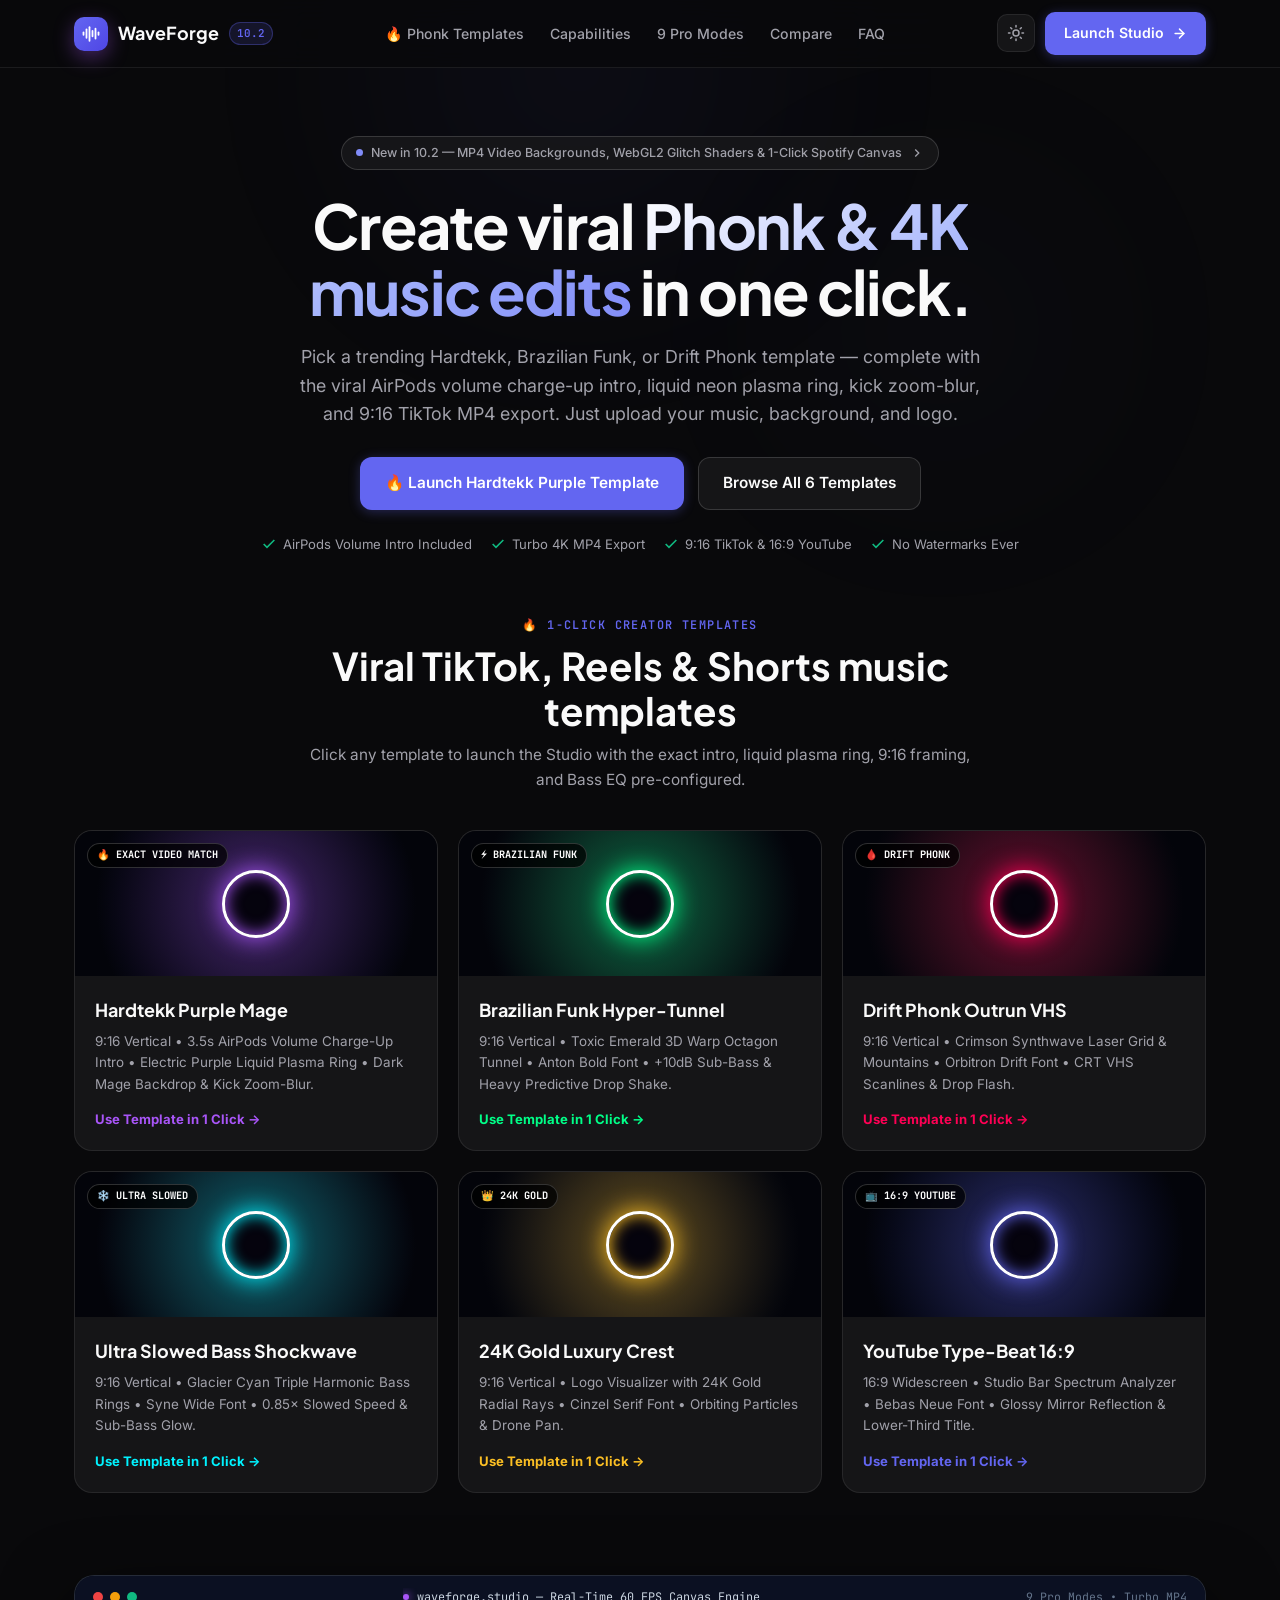
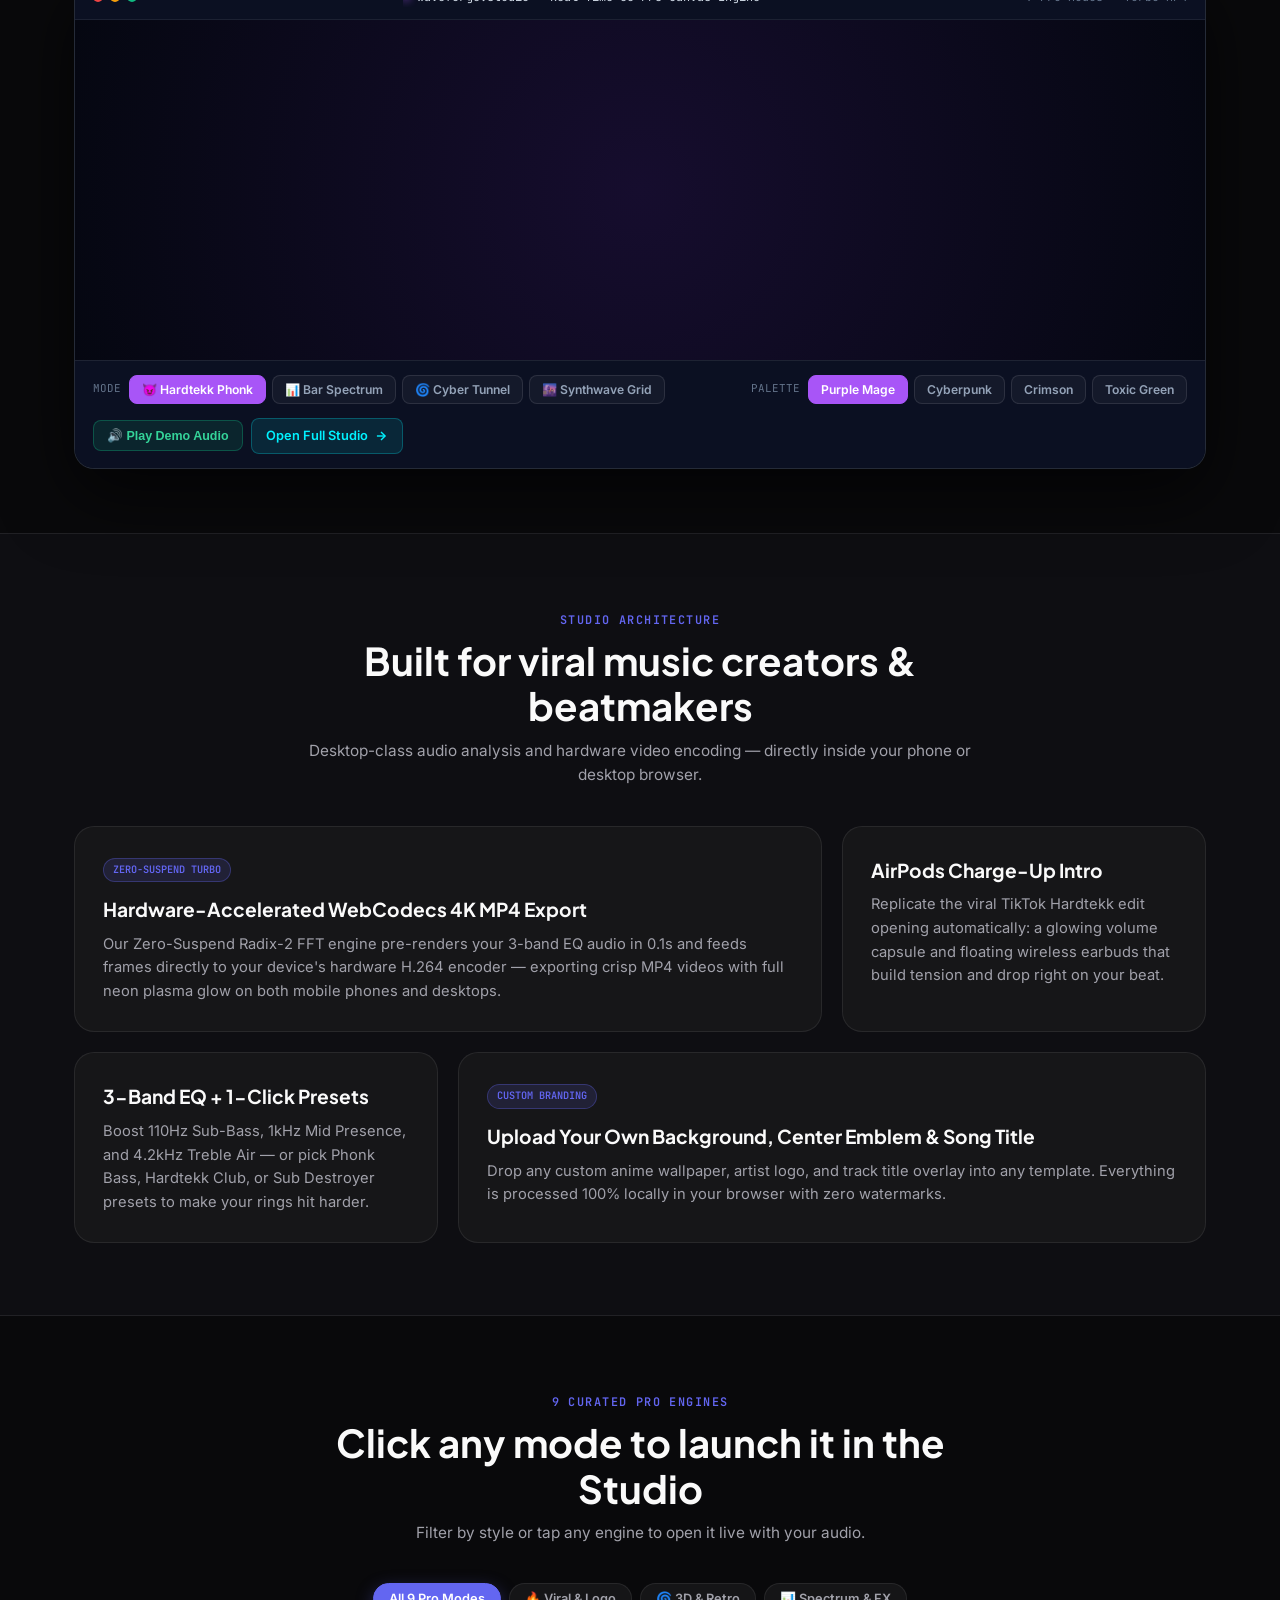
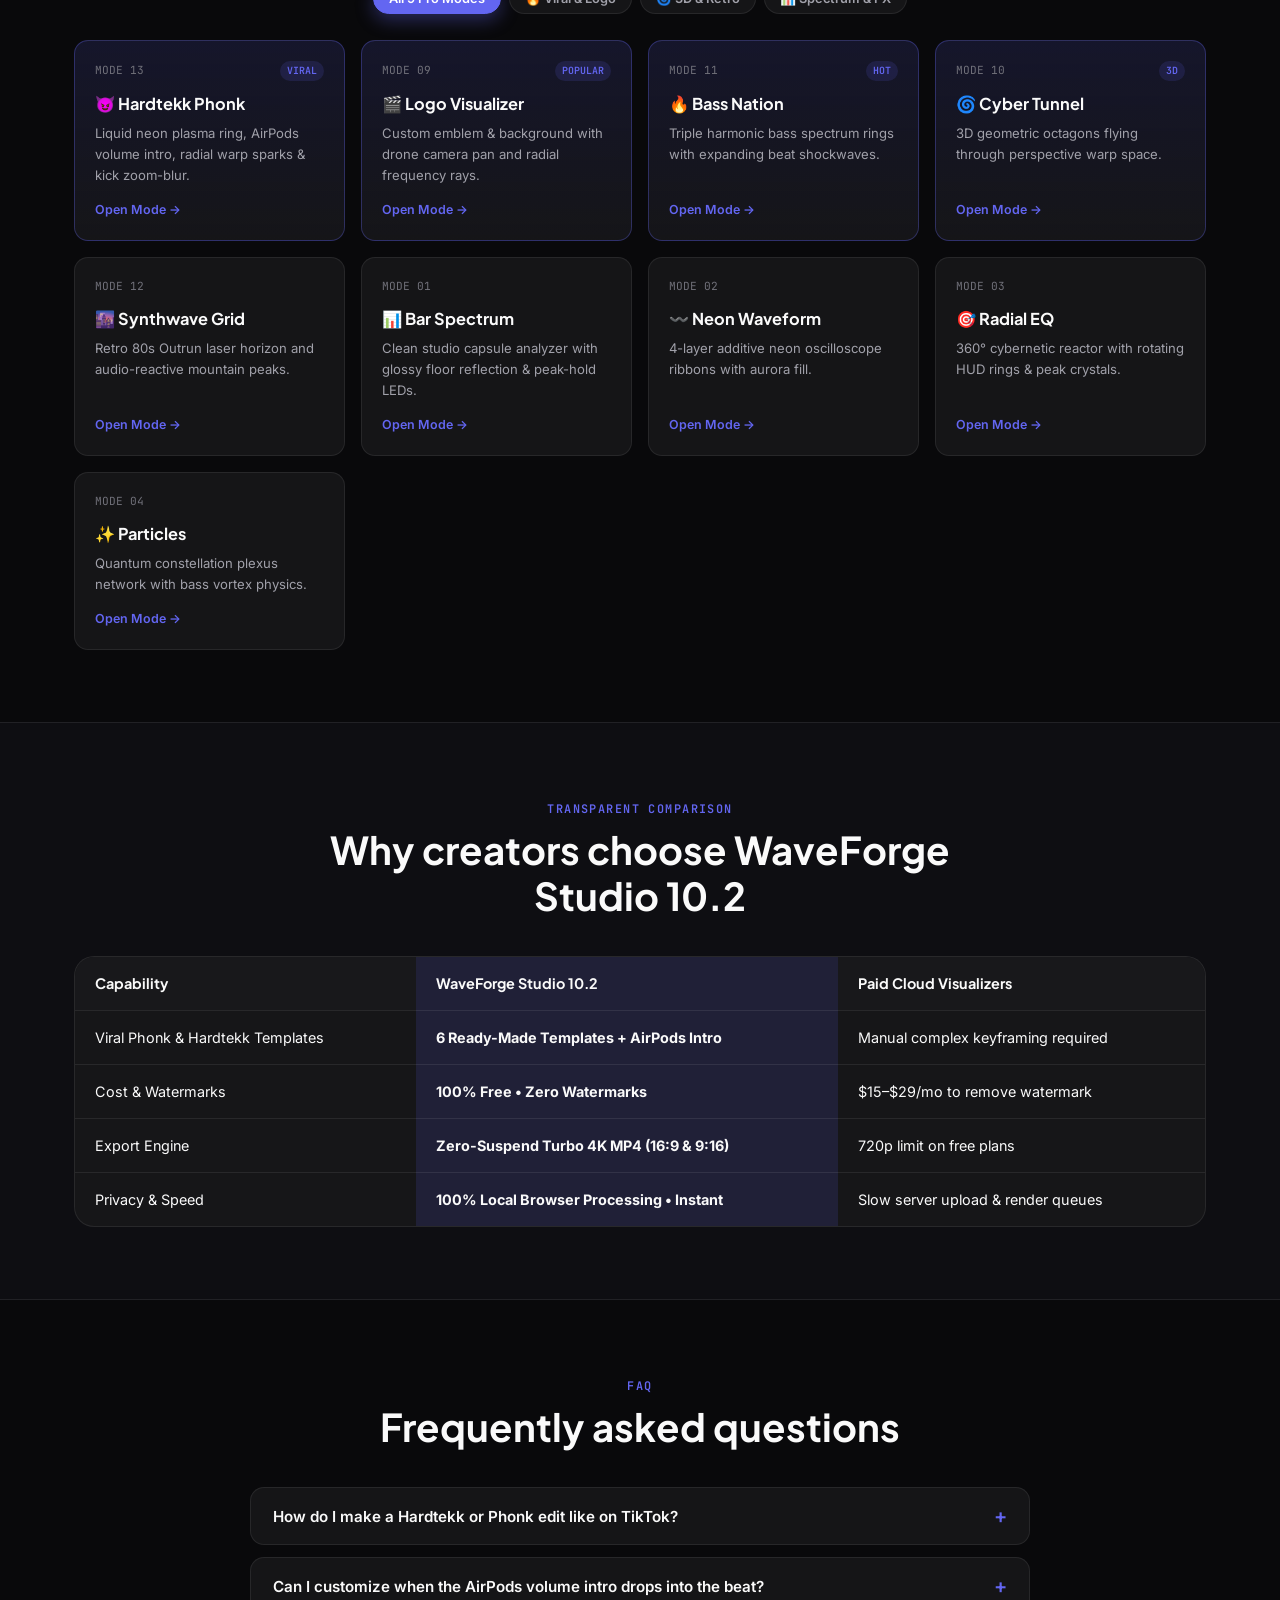
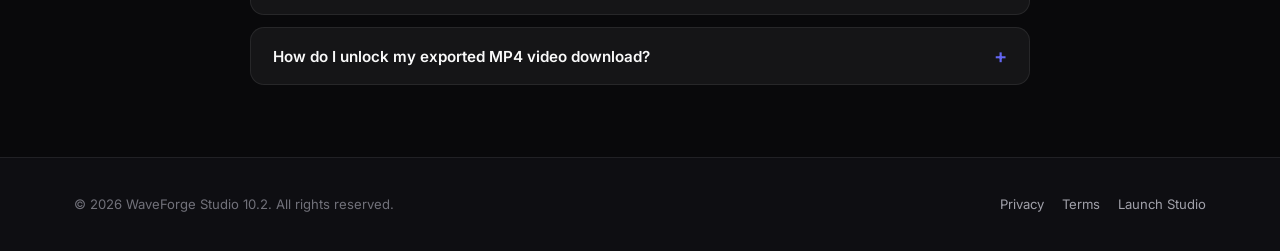
==== commit 62ef2e2a: "v10.2 pro fix" ====
--- a/index.html
+++ b/index.html
@@ -3,7 +3,7 @@
 <head>
     <script>
         (function () {
-            var VER = '10.1.0';
+            var VER = '10.2.0';
             try {
                 if (localStorage.getItem('wf_app_ver') !== VER) {
                     localStorage.setItem('wf_app_ver', VER);
@@ -38,23 +38,23 @@
     <meta name="viewport" content="width=device-width, initial-scale=1.0">
     <meta name="color-scheme" content="dark light">
 
-    <title>WaveForge 10.1 — Viral Phonk &amp; Hardtekk Video Templates + Free 4K Music Visualizer</title>
-    <meta name="description" content="Create viral TikTok Hardtekk, Brazilian Funk &amp; Phonk music videos in 1 click. WaveForge Studio 10.1 includes AirPods volume intro, liquid neon plasma rings, 13 modes, 3-band EQ, and 4K MP4 export.">
+    <title>WaveForge 10.2 — Viral Phonk &amp; Hardtekk Video Templates + Free 4K Music Visualizer</title>
+    <meta name="description" content="Create viral TikTok Hardtekk, Brazilian Funk &amp; Phonk music videos in 1 click. WaveForge Studio 10.2 includes AirPods volume intro, liquid neon plasma rings, 13 modes, 3-band EQ, and 4K MP4 export.">
     <meta name="keywords" content="phonk visualizer, hardtekk visualizer, brazilian funk video maker, tiktok audio visualizer, free music visualizer, online audio visualizer, logo visualizer, avee player online, 9:16 music video maker">
     <meta name="author" content="WaveForge">
-    <meta name="theme-color" content="#05070f">
+    <meta name="theme-color" content="#09090b">
     <meta name="robots" content="index, follow, max-image-preview:large, max-snippet:-1, max-video-preview:-1">
     <link rel="canonical" href="https://progameryt-op.github.io/WaveForge/">
 
     <meta property="og:type" content="website">
     <meta property="og:url" content="https://progameryt-op.github.io/WaveForge/">
-    <meta property="og:title" content="WaveForge 10.1 — Viral Phonk &amp; Hardtekk Video Templates + 4K Visualizer">
+    <meta property="og:title" content="WaveForge 10.2 — Viral Phonk &amp; Hardtekk Video Templates + 4K Visualizer">
     <meta property="og:description" content="1-click viral Phonk, Hardtekk &amp; Funk music video templates with AirPods volume intro, liquid plasma rings, custom logos, and 4K MP4 export.">
     <meta property="og:image" content="https://progameryt-op.github.io/WaveForge/assets/img/og-image.png">
     <meta property="og:site_name" content="WaveForge">
 
     <meta name="twitter:card" content="summary_large_image">
-    <meta name="twitter:title" content="WaveForge 10.1 — Free Phonk &amp; Music Visualizer Studio">
+    <meta name="twitter:title" content="WaveForge 10.2 — Free Phonk &amp; Music Visualizer Studio">
     <meta name="twitter:description" content="13 audio-reactive modes, 1-click Hardtekk/Phonk templates, 3-band EQ, and hardware-accelerated 4K MP4 export.">
     <meta name="twitter:image" content="https://progameryt-op.github.io/WaveForge/assets/img/twitter-card.png">
 
@@ -66,18 +66,18 @@
 
     <link rel="preconnect" href="https://fonts.googleapis.com">
     <link rel="preconnect" href="https://fonts.gstatic.com" crossorigin>
-    <link href="https://fonts.googleapis.com/css2?family=Inter:wght@400;500;600;700;800&family=Space+Grotesk:wght@500;600;700&family=JetBrains+Mono:wght@500;600&display=swap" rel="stylesheet">
+    <link href="https://fonts.googleapis.com/css2?family=Inter:wght@400;500;600;700&family=Plus+Jakarta+Sans:wght@600;700;800&family=Space+Grotesk:wght@500;600;700&family=JetBrains+Mono:wght@500;600&display=swap" rel="stylesheet">
 
     <script type="application/ld+json">
     {
         "@context": "https://schema.org",
         "@type": "WebApplication",
-        "name": "WaveForge Studio 10.1",
+        "name": "WaveForge Studio 10.2",
         "url": "https://progameryt-op.github.io/WaveForge/",
         "description": "Browser music visualizer with 1-click viral Phonk, Hardtekk, and Brazilian Funk templates, AirPods volume intro, 13 modes, 3-band hardware EQ, and 4K MP4 export.",
         "applicationCategory": "MultimediaApplication",
         "operatingSystem": "Any modern browser",
-        "softwareVersion": "10.1.0",
+        "softwareVersion": "10.2.0",
         "isAccessibleForFree": true,
         "offers": {
             "@type": "Offer",
@@ -92,7 +92,7 @@
     }
     </script>
 
-    <link rel="stylesheet" href="assets/css/landing.css?v=10.1.0">
+    <link rel="stylesheet" href="assets/css/landing.css?v=10.2.0">
 </head>
 <body>
     <a href="#main-content" class="skip-link">Skip to main content</a>
@@ -108,7 +108,7 @@
                     <svg width="18" height="18" viewBox="0 0 24 24" fill="none" stroke="currentColor" stroke-width="2.4" stroke-linecap="round" stroke-linejoin="round"><path d="M2 10v3"/><path d="M6 6v11"/><path d="M10 3v18"/><path d="M14 8v7"/><path d="M18 5v13"/><path d="M22 10v3"/></svg>
                 </span>
                 <span class="logo-text">WaveForge</span>
-                <span class="version-chip">10.1</span>
+                <span class="version-chip">10.2</span>
             </a>
 
             <ul class="nav-links">
@@ -124,7 +124,7 @@
                     <svg class="moon" viewBox="0 0 24 24" fill="none" stroke="currentColor" stroke-width="2" stroke-linecap="round" stroke-linejoin="round" aria-hidden="true"><path d="M21 12.79A9 9 0 1 1 11.21 3 7 7 0 0 0 21 12.79z"/></svg>
                     <svg class="sun" viewBox="0 0 24 24" fill="none" stroke="currentColor" stroke-width="2" stroke-linecap="round" stroke-linejoin="round" aria-hidden="true"><circle cx="12" cy="12" r="4"/><path d="M12 2v2M12 20v2M4.93 4.93l1.41 1.41M17.66 17.66l1.41 1.41M2 12h2M20 12h2M4.93 19.07l1.41-1.41M17.66 6.34l1.41-1.41"/></svg>
                 </button>
-                <a href="visualizer.html?v=10.1.0" class="btn btn-primary">
+                <a href="visualizer.html?v=10.2.0" class="btn btn-primary">
                     <span>Launch Studio</span>
                     <svg width="15" height="15" viewBox="0 0 24 24" fill="none" stroke="currentColor" stroke-width="2.4" stroke-linecap="round" stroke-linejoin="round" aria-hidden="true"><path d="M5 12h14"/><path d="m12 5 7 7-7 7"/></svg>
                 </a>
@@ -145,16 +145,16 @@
             <li><a href="#compare"><span>Compare</span><span>→</span></a></li>
             <li><a href="#faq"><span>FAQ</span><span>→</span></a></li>
         </ul>
-        <a href="visualizer.html?v=10.1.0" class="btn btn-primary" style="width:100%;justify-content:center;">Launch Studio →</a>
+        <a href="visualizer.html?v=10.2.0" class="btn btn-primary" style="width:100%;justify-content:center;">Launch Studio →</a>
     </div>
 
     <main id="main-content">
         <!-- HERO SECTION -->
         <header class="hero">
             <div class="container hero-inner">
-                <a href="visualizer.html?template=hardtekk-mage&amp;v=10.1.0" class="eyebrow-pill">
+                <a href="visualizer.html?template=hardtekk-mage&amp;v=10.2.0" class="eyebrow-pill">
                     <span class="pulse-dot"></span>
-                    <span>New in 10.1 — MP4 Video Backgrounds, WebGL2 Glitch Shaders &amp; 1-Click Spotify Canvas</span>
+                    <span>New in 10.2 — MP4 Video Backgrounds, WebGL2 Glitch Shaders &amp; 1-Click Spotify Canvas</span>
                     <svg width="14" height="14" viewBox="0 0 24 24" fill="none" stroke="currentColor" stroke-width="2.2" aria-hidden="true"><path d="m9 18 6-6-6-6"/></svg>
                 </a>
 
@@ -165,7 +165,7 @@
                 </p>
 
                 <div class="hero-actions">
-                    <a href="visualizer.html?template=hardtekk-mage&amp;v=10.1.0" class="btn btn-primary btn-lg">
+                    <a href="visualizer.html?template=hardtekk-mage&amp;v=10.2.0" class="btn btn-primary btn-lg">
                         <span>🔥 Launch Hardtekk Purple Template</span>
                     </a>
                     <a href="#templates" class="btn btn-secondary btn-lg">
@@ -204,7 +204,7 @@
                 </div>
 
                 <div class="grid grid-3">
-                    <a href="visualizer.html?template=hardtekk-mage&amp;v=10.1.0" class="tpl-landing-card reveal" style="--c:#a855f7;">
+                    <a href="visualizer.html?template=hardtekk-mage&amp;v=10.2.0" class="tpl-landing-card reveal" style="--c:#a855f7;">
                         <div class="tlc-visual">
                             <div class="tlc-ring"></div>
                             <span class="tlc-pill">🔥 EXACT VIDEO MATCH</span>
@@ -216,7 +216,7 @@
                         </div>
                     </a>
 
-                    <a href="visualizer.html?template=brazilian-funk&amp;v=10.1.0" class="tpl-landing-card reveal" style="--c:#00ff88;">
+                    <a href="visualizer.html?template=brazilian-funk&amp;v=10.2.0" class="tpl-landing-card reveal" style="--c:#00ff88;">
                         <div class="tlc-visual">
                             <div class="tlc-ring"></div>
                             <span class="tlc-pill">⚡ BRAZILIAN FUNK</span>
@@ -228,7 +228,7 @@
                         </div>
                     </a>
 
-                    <a href="visualizer.html?template=drift-phonk-crimson&amp;v=10.1.0" class="tpl-landing-card reveal" style="--c:#ff0055;">
+                    <a href="visualizer.html?template=drift-phonk-crimson&amp;v=10.2.0" class="tpl-landing-card reveal" style="--c:#ff0055;">
                         <div class="tlc-visual">
                             <div class="tlc-ring"></div>
                             <span class="tlc-pill">🩸 DRIFT PHONK</span>
@@ -240,7 +240,7 @@
                         </div>
                     </a>
 
-                    <a href="visualizer.html?template=ultra-slowed-ice&amp;v=10.1.0" class="tpl-landing-card reveal" style="--c:#00f2ff;">
+                    <a href="visualizer.html?template=ultra-slowed-ice&amp;v=10.2.0" class="tpl-landing-card reveal" style="--c:#00f2ff;">
                         <div class="tlc-visual">
                             <div class="tlc-ring"></div>
                             <span class="tlc-pill">❄️ ULTRA SLOWED</span>
@@ -252,7 +252,7 @@
                         </div>
                     </a>
 
-                    <a href="visualizer.html?template=golden-royalty&amp;v=10.1.0" class="tpl-landing-card reveal" style="--c:#fbbf24;">
+                    <a href="visualizer.html?template=golden-royalty&amp;v=10.2.0" class="tpl-landing-card reveal" style="--c:#fbbf24;">
                         <div class="tlc-visual">
                             <div class="tlc-ring"></div>
                             <span class="tlc-pill">👑 24K GOLD</span>
@@ -264,7 +264,7 @@
                         </div>
                     </a>
 
-                    <a href="visualizer.html?template=youtube-type-beat&amp;v=10.1.0" class="tpl-landing-card reveal" style="--c:#6366f1;">
+                    <a href="visualizer.html?template=youtube-type-beat&amp;v=10.2.0" class="tpl-landing-card reveal" style="--c:#6366f1;">
                         <div class="tlc-visual">
                             <div class="tlc-ring"></div>
                             <span class="tlc-pill">📺 16:9 YOUTUBE</span>
@@ -325,7 +325,7 @@
                             <button type="button" id="previewAudioBtn" class="preview-audio-btn" title="Listen to built-in demo audio">
                                 <span>🔊 Play Demo Audio</span>
                             </button>
-                            <a href="visualizer.html?v=10.1.0" class="dock-launch-link">
+                            <a href="visualizer.html?v=10.2.0" class="dock-launch-link">
                                 <span>Open Full Studio</span>
                                 <svg width="14" height="14" viewBox="0 0 24 24" fill="none" stroke="currentColor" stroke-width="2.4" aria-hidden="true"><path d="M5 12h14"/><path d="m12 5 7 7-7 7"/></svg>
                             </a>
@@ -387,55 +387,55 @@
                 </div>
 
                 <div class="modes-showcase-grid">
-                    <a href="visualizer.html?mode=12&amp;v=10.1.0" class="mode-showcase-card featured reveal" data-category="viral">
+                    <a href="visualizer.html?mode=12&amp;v=10.2.0" class="mode-showcase-card featured reveal" data-category="viral">
                         <div class="msc-top"><span class="msc-num">MODE 13</span><span class="msc-tag">VIRAL</span></div>
                         <h3>😈 Hardtekk Phonk</h3>
                         <p>Liquid neon plasma ring, AirPods volume intro, radial warp sparks &amp; kick zoom-blur.</p>
                         <span class="msc-action">Open Mode →</span>
                     </a>
-                    <a href="visualizer.html?mode=8&amp;v=10.1.0" class="mode-showcase-card featured reveal" data-category="viral">
+                    <a href="visualizer.html?mode=8&amp;v=10.2.0" class="mode-showcase-card featured reveal" data-category="viral">
                         <div class="msc-top"><span class="msc-num">MODE 09</span><span class="msc-tag">POPULAR</span></div>
                         <h3>🎬 Logo Visualizer</h3>
                         <p>Custom emblem &amp; background with drone camera pan and radial frequency rays.</p>
                         <span class="msc-action">Open Mode →</span>
                     </a>
-                    <a href="visualizer.html?mode=10&amp;v=10.1.0" class="mode-showcase-card featured reveal" data-category="viral">
+                    <a href="visualizer.html?mode=10&amp;v=10.2.0" class="mode-showcase-card featured reveal" data-category="viral">
                         <div class="msc-top"><span class="msc-num">MODE 11</span><span class="msc-tag">HOT</span></div>
                         <h3>🔥 Bass Nation</h3>
                         <p>Triple harmonic bass spectrum rings with expanding beat shockwaves.</p>
                         <span class="msc-action">Open Mode →</span>
                     </a>
-                    <a href="visualizer.html?mode=9&amp;v=10.1.0" class="mode-showcase-card featured reveal" data-category="3d">
+                    <a href="visualizer.html?mode=9&amp;v=10.2.0" class="mode-showcase-card featured reveal" data-category="3d">
                         <div class="msc-top"><span class="msc-num">MODE 10</span><span class="msc-tag">3D</span></div>
                         <h3>🌀 Cyber Tunnel</h3>
                         <p>3D geometric octagons flying through perspective warp space.</p>
                         <span class="msc-action">Open Mode →</span>
                     </a>
-                    <a href="visualizer.html?mode=11&amp;v=10.1.0" class="mode-showcase-card reveal" data-category="3d">
+                    <a href="visualizer.html?mode=11&amp;v=10.2.0" class="mode-showcase-card reveal" data-category="3d">
                         <div class="msc-top"><span class="msc-num">MODE 12</span></div>
                         <h3>🌆 Synthwave Grid</h3>
                         <p>Retro 80s Outrun laser horizon and audio-reactive mountain peaks.</p>
                         <span class="msc-action">Open Mode →</span>
                     </a>
-                    <a href="visualizer.html?mode=0&amp;v=10.1.0" class="mode-showcase-card reveal" data-category="classic">
+                    <a href="visualizer.html?mode=0&amp;v=10.2.0" class="mode-showcase-card reveal" data-category="classic">
                         <div class="msc-top"><span class="msc-num">MODE 01</span></div>
                         <h3>📊 Bar Spectrum</h3>
                         <p>Clean studio capsule analyzer with glossy floor reflection &amp; peak-hold LEDs.</p>
                         <span class="msc-action">Open Mode →</span>
                     </a>
-                    <a href="visualizer.html?mode=1&amp;v=10.1.0" class="mode-showcase-card reveal" data-category="classic">
+                    <a href="visualizer.html?mode=1&amp;v=10.2.0" class="mode-showcase-card reveal" data-category="classic">
                         <div class="msc-top"><span class="msc-num">MODE 02</span></div>
                         <h3>〰️ Neon Waveform</h3>
                         <p>4-layer additive neon oscilloscope ribbons with aurora fill.</p>
                         <span class="msc-action">Open Mode →</span>
                     </a>
-                    <a href="visualizer.html?mode=2&amp;v=10.1.0" class="mode-showcase-card reveal" data-category="classic">
+                    <a href="visualizer.html?mode=2&amp;v=10.2.0" class="mode-showcase-card reveal" data-category="classic">
                         <div class="msc-top"><span class="msc-num">MODE 03</span></div>
                         <h3>🎯 Radial EQ</h3>
                         <p>360° cybernetic reactor with rotating HUD rings &amp; peak crystals.</p>
                         <span class="msc-action">Open Mode →</span>
                     </a>
-                    <a href="visualizer.html?mode=3&amp;v=10.1.0" class="mode-showcase-card reveal" data-category="classic">
+                    <a href="visualizer.html?mode=3&amp;v=10.2.0" class="mode-showcase-card reveal" data-category="classic">
                         <div class="msc-top"><span class="msc-num">MODE 04</span></div>
                         <h3>✨ Particles</h3>
                         <p>Quantum constellation plexus network with bass vortex physics.</p>
@@ -450,7 +450,7 @@
             <div class="container">
                 <div class="section-head reveal">
                     <span class="eyebrow">Transparent Comparison</span>
-                    <h2>Why creators choose WaveForge Studio 10.1</h2>
+                    <h2>Why creators choose WaveForge Studio 10.2</h2>
                 </div>
 
                 <div class="compare-table-wrap reveal">
@@ -458,7 +458,7 @@
                         <thead>
                             <tr>
                                 <th>Capability</th>
-                                <th class="highlight-col">WaveForge Studio 10.1</th>
+                                <th class="highlight-col">WaveForge Studio 10.2</th>
                                 <th>Paid Cloud Visualizers</th>
                             </tr>
                         </thead>
@@ -519,11 +519,11 @@
     <footer class="footer">
         <div class="container">
             <div class="footer-bottom">
-                <p>© <span id="year">2026</span> WaveForge Studio 10.1. All rights reserved.</p>
+                <p>© <span id="year">2026</span> WaveForge Studio 10.2. All rights reserved.</p>
                 <div class="footer-bottom-links">
                     <a href="privacy.html">Privacy</a>
                     <a href="terms.html">Terms</a>
-                    <a href="visualizer.html?v=10.1.0">Launch Studio</a>
+                    <a href="visualizer.html?v=10.2.0">Launch Studio</a>
                 </div>
             </div>
         </div>
@@ -533,7 +533,7 @@
         <svg width="18" height="18" viewBox="0 0 24 24" fill="none" stroke="currentColor" stroke-width="2.4" stroke-linecap="round" stroke-linejoin="round" aria-hidden="true"><path d="m18 15-6-6-6 6"/></svg>
     </button>
 
-    <script src="assets/js/landing.js?v=10.1.0"></script>
+    <script src="assets/js/landing.js?v=10.2.0"></script>
     <script>
         if ('serviceWorker' in navigator && (location.protocol === 'https:' || location.hostname === 'localhost' || location.hostname === '127.0.0.1')) {
             window.addEventListener('load', function () {
--- a/assets/css/landing.css
+++ b/assets/css/landing.css
@@ -4,20 +4,20 @@
 
 :root,
 [data-theme="dark"] {
-    --bg: #05070f;
-    --bg-alt: #090d1a;
-    --surface: rgba(15, 21, 38, 0.82);
-    --surface-solid: #0f1526;
-    --surface-2: rgba(25, 34, 58, 0.7);
-    --text: #f8fafc;
-    --text-muted: #94a3b8;
-    --text-subtle: #64748b;
-    --border: rgba(148, 163, 184, 0.14);
-    --border-strong: rgba(148, 163, 184, 0.28);
-    --accent: #a855f7;
-    --accent-2: #00f2ff;
-    --accent-3: #6366f1;
-    --accent-soft: rgba(168, 85, 247, 0.15);
+    --bg: #09090b;
+    --bg-alt: #0e0e12;
+    --surface: rgba(24, 24, 27, 0.84);
+    --surface-solid: #111114;
+    --surface-2: #18181b;
+    --text: #fafafa;
+    --text-muted: #a1a1aa;
+    --text-subtle: #71717a;
+    --border: rgba(255, 255, 255, 0.08);
+    --border-strong: rgba(255, 255, 255, 0.15);
+    --accent: #6366f1;
+    --accent-2: #818cf8;
+    --accent-3: #4f46e5;
+    --accent-soft: rgba(99, 102, 241, 0.14);
     --shadow-sm: 0 8px 30px rgba(0, 0, 0, 0.35);
     --shadow-lg: 0 24px 70px rgba(0, 0, 0, 0.65);
     --focus-ring: 0 0 0 3px rgba(168, 85, 247, 0.55);
@@ -45,7 +45,7 @@
 
 :root {
     --font-sans: 'Inter', -apple-system, BlinkMacSystemFont, 'Segoe UI', Roboto, sans-serif;
-    --font-display: 'Space Grotesk', 'Inter', sans-serif;
+    --font-display: 'Plus Jakarta Sans', 'Inter', sans-serif;
     --font-mono: 'JetBrains Mono', monospace;
     --radius-sm: 10px;
     --radius-md: 14px;
@@ -89,8 +89,8 @@
 
 .ambient-glow { position: fixed; pointer-events: none; z-index: 0; filter: blur(130px); opacity: 0.26; border-radius: 50%; }
 [data-theme="light"] .ambient-glow { opacity: 0.14; }
-.glow-1 { width: 620px; height: 420px; background: radial-gradient(circle, #a855f7 0%, transparent 70%); top: -120px; left: 50%; transform: translateX(-65%); }
-.glow-2 { width: 540px; height: 420px; background: radial-gradient(circle, #00f2ff 0%, transparent 70%); top: 140px; left: 50%; transform: translateX(10%); opacity: 0.18; }
+.glow-1 { width: 620px; height: 420px; background: radial-gradient(circle, rgba(99,102,241,0.55) 0%, transparent 70%); top: -140px; left: 50%; transform: translateX(-60%); opacity: 0.18; }
+.glow-2 { width: 500px; height: 380px; background: radial-gradient(circle, rgba(129,140,248,0.4) 0%, transparent 70%); top: 140px; left: 50%; transform: translateX(10%); opacity: 0.12; }
 
 .container { width: 100%; max-width: 1180px; margin: 0 auto; padding: 0 24px; position: relative; z-index: 1; }
 
@@ -149,8 +149,8 @@
     transition: all var(--transition); border: 1px solid transparent; white-space: nowrap;
 }
 .btn-lg { padding: 13px 24px; font-size: 0.96rem; border-radius: 12px; }
-.btn-primary { background: linear-gradient(135deg, #a855f7, #6366f1); color: #ffffff; box-shadow: 0 8px 26px rgba(168, 85, 247, 0.38); }
-.btn-primary:hover { transform: translateY(-1px); box-shadow: 0 12px 32px rgba(168, 85, 247, 0.52); }
+.btn-primary { background: var(--accent); color: #ffffff; box-shadow: 0 2px 12px rgba(99, 102, 241, 0.32); }
+.btn-primary:hover { background: var(--accent-3); transform: translateY(-1px); box-shadow: 0 6px 20px rgba(99, 102, 241, 0.42); }
 .btn-secondary { background: var(--surface); color: var(--text); border-color: var(--border-strong); backdrop-filter: blur(10px); }
 .btn-secondary:hover { border-color: var(--accent); color: var(--accent); transform: translateY(-1px); }
 
@@ -198,10 +198,10 @@
     transition: border-color var(--transition), transform var(--transition), color var(--transition);
 }
 .eyebrow-pill:hover { border-color: var(--accent); color: var(--text); transform: translateY(-1px); }
-.pulse-dot { width: 7px; height: 7px; border-radius: 50%; background: #a855f7; box-shadow: 0 0 10px #a855f7; animation: pulseDot 2s ease-in-out infinite; }
+.pulse-dot { width: 7px; height: 7px; flex-shrink: 0; border-radius: 50%; background: var(--accent-2); animation: pulseDot 2s ease-in-out infinite; }
 @keyframes pulseDot { 0%, 100% { transform: scale(1); opacity: 1; } 50% { transform: scale(1.35); opacity: 0.65; } }
 .hero h1 { font-family: var(--font-display); font-size: clamp(2.1rem, 5.2vw, 3.85rem); font-weight: 700; line-height: 1.08; letter-spacing: -0.03em; margin-bottom: 18px; }
-.gradient-text { background: linear-gradient(135deg, #c084fc 0%, #00f2ff 52%, #ec4899 100%); background-size: 200% auto; -webkit-background-clip: text; background-clip: text; color: transparent; }
+.gradient-text { background: linear-gradient(135deg, #ffffff 0%, #a5b4fc 55%, #818cf8 100%); -webkit-background-clip: text; background-clip: text; color: transparent; }
 [data-theme="light"] .gradient-text { background: linear-gradient(135deg, #7c3aed 0%, #0891b2 55%, #db2777 100%); -webkit-background-clip: text; background-clip: text; color: transparent; }
 .hero .lead { font-size: clamp(0.96rem, 1.8vw, 1.12rem); color: var(--text-muted); max-width: 700px; margin: 0 auto 28px; }
 .hero-actions { display: flex; align-items: center; justify-content: center; gap: 14px; flex-wrap: wrap; margin-bottom: 24px; }
@@ -394,3 +394,14 @@
     .preview-pill { flex: 0 0 auto; }
     .modes-showcase-grid { grid-template-columns: 1fr; }
 }
+
+@media (max-width: 460px) {
+    .nav-inner { padding: 0 12px; gap: 6px; }
+    .logo { gap: 7px; font-size: 0.98rem; min-width: 0; }
+    .logo-mark { width: 30px; height: 30px; }
+    .version-chip { display: none; }
+    .nav-actions { gap: 6px; flex-shrink: 0; }
+    .nav-actions .btn-primary { padding: 7px 10px; font-size: 0.76rem; gap: 4px; }
+    .nav-actions .btn-primary svg { display: none; }
+    .icon-btn, .mobile-toggle { width: 34px; height: 34px; }
+}
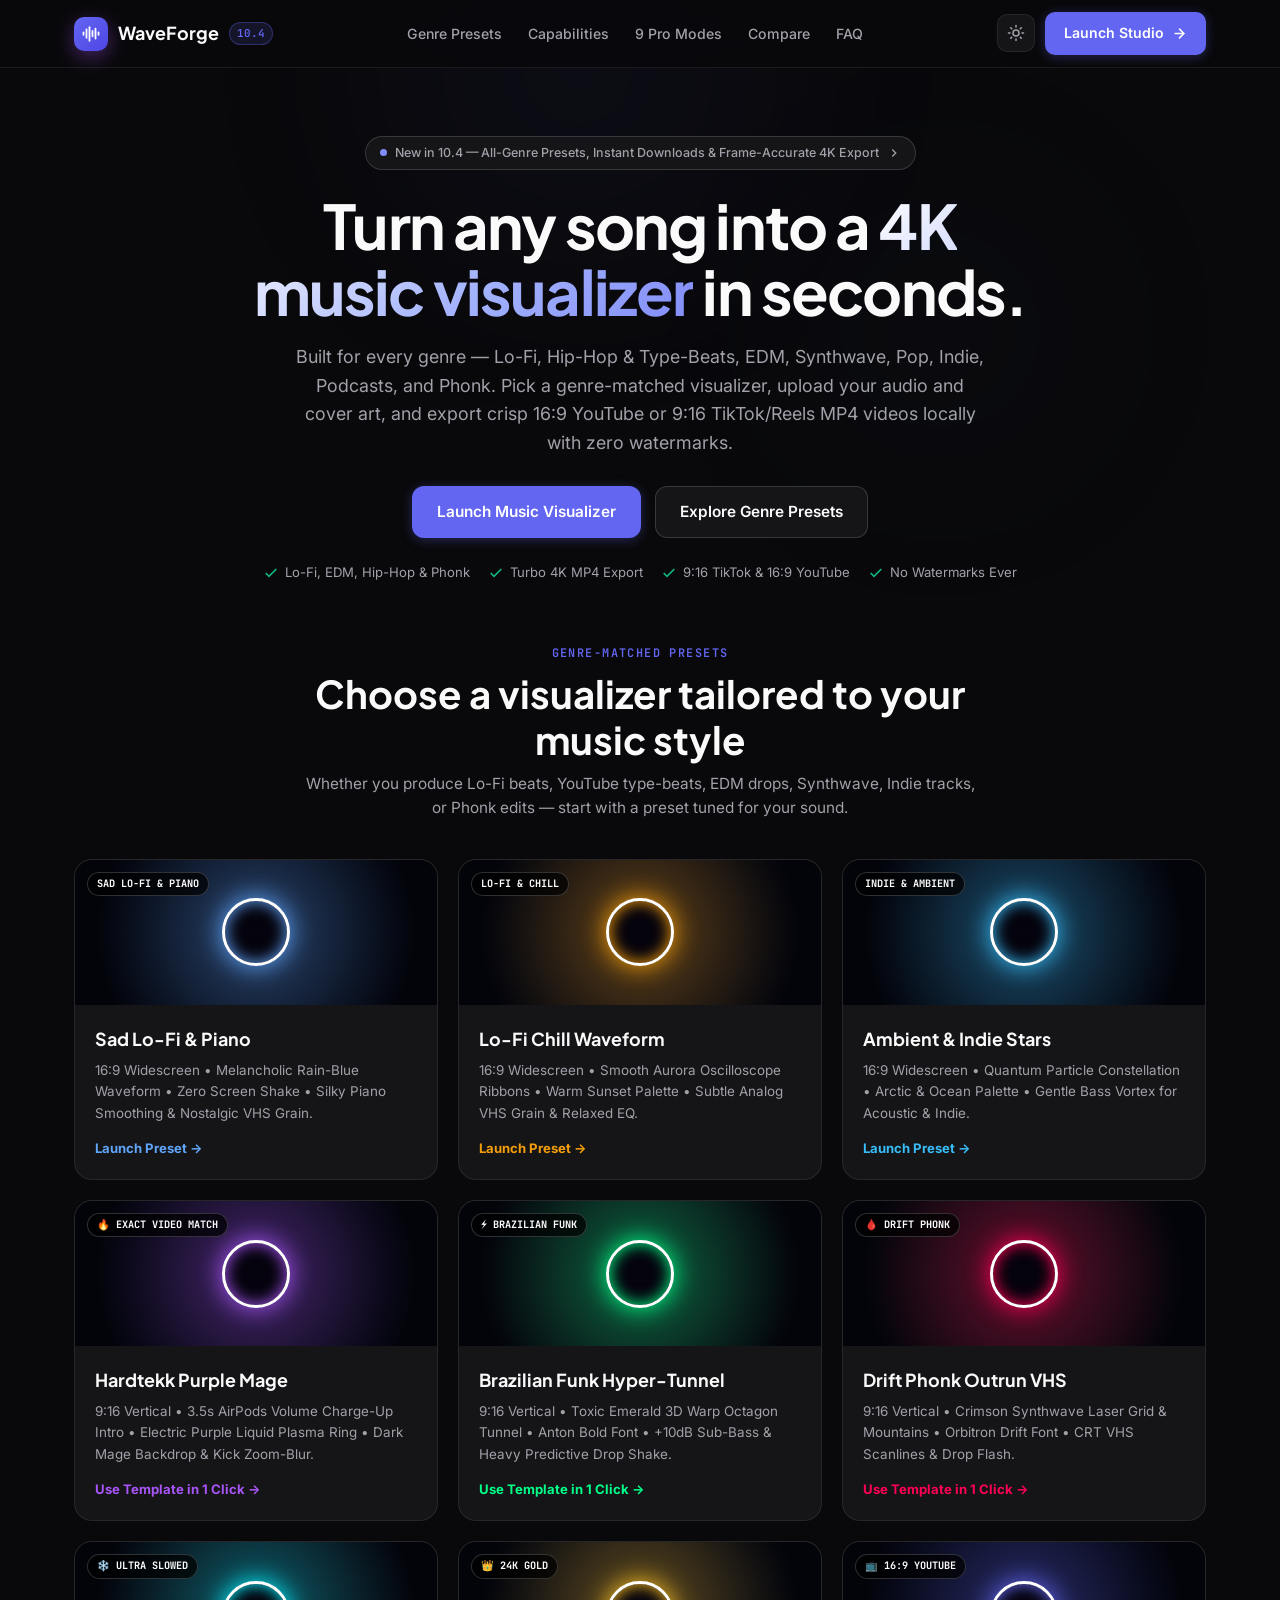
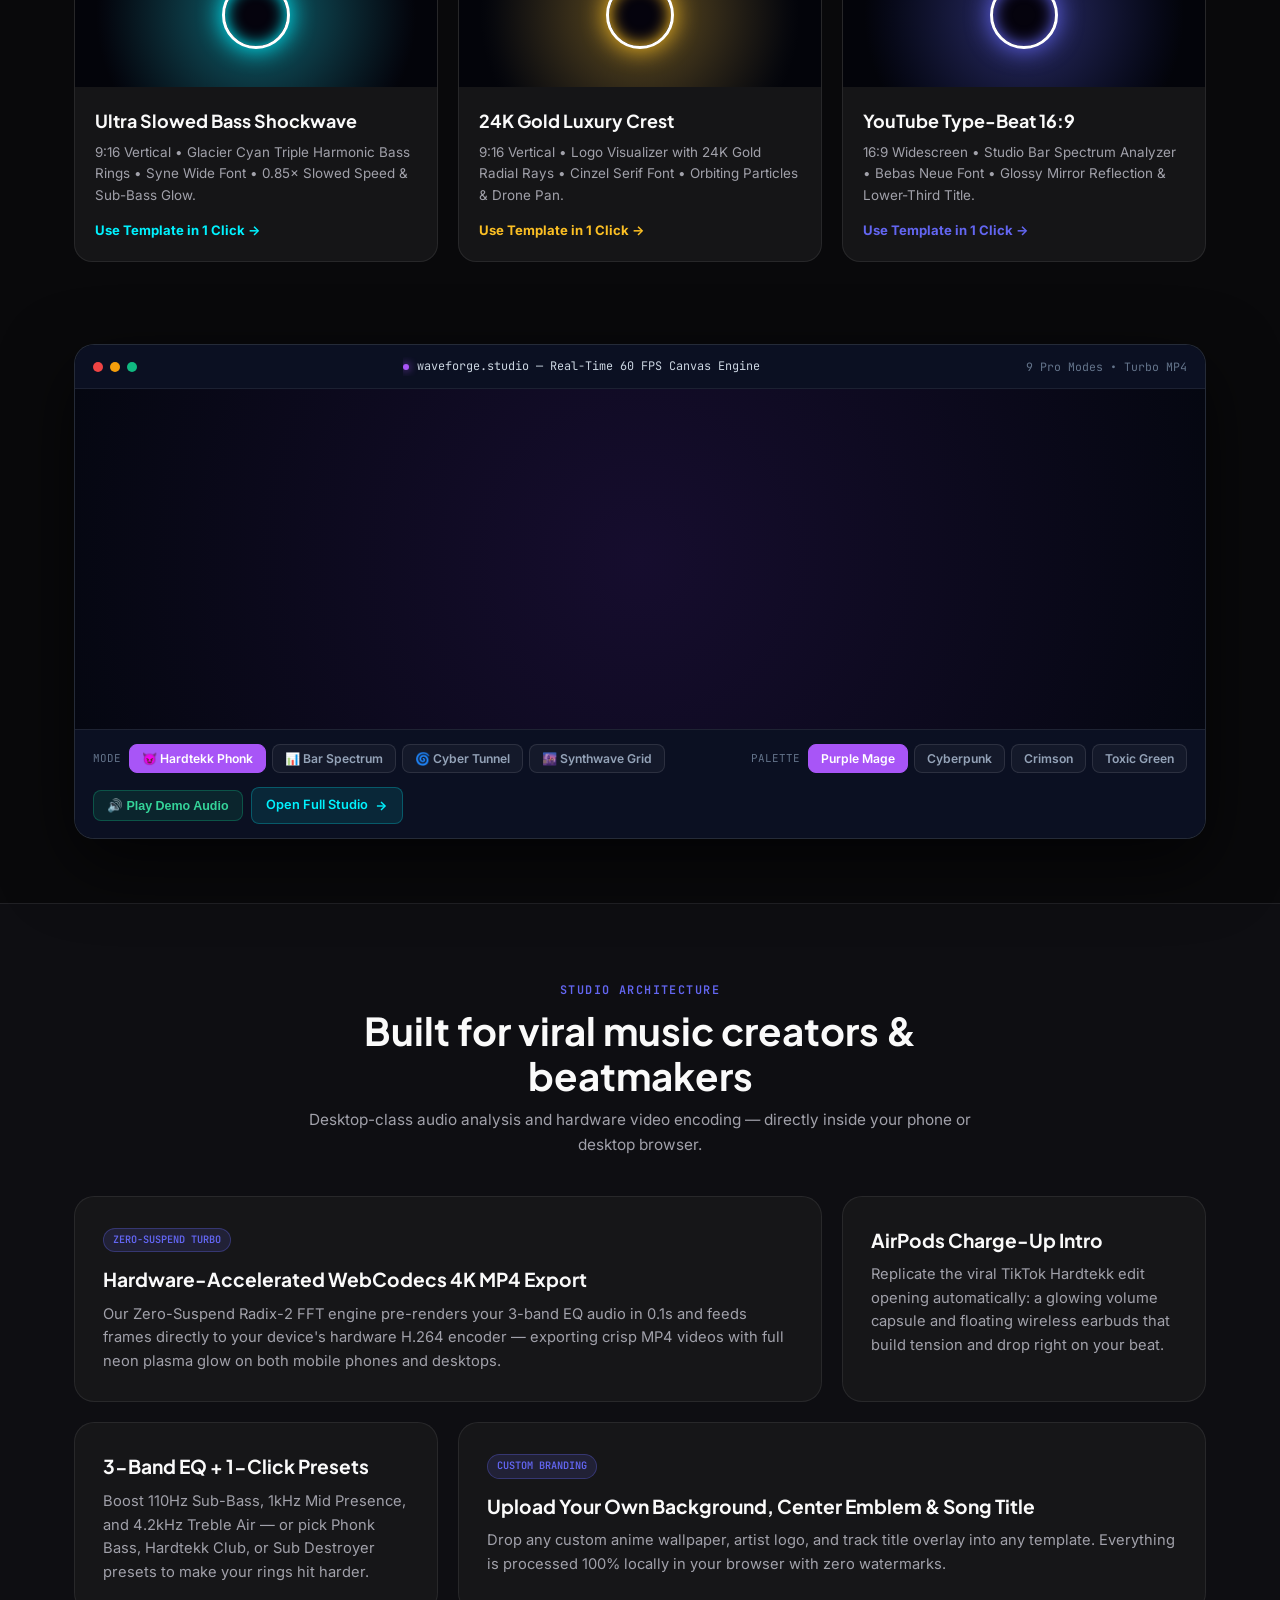
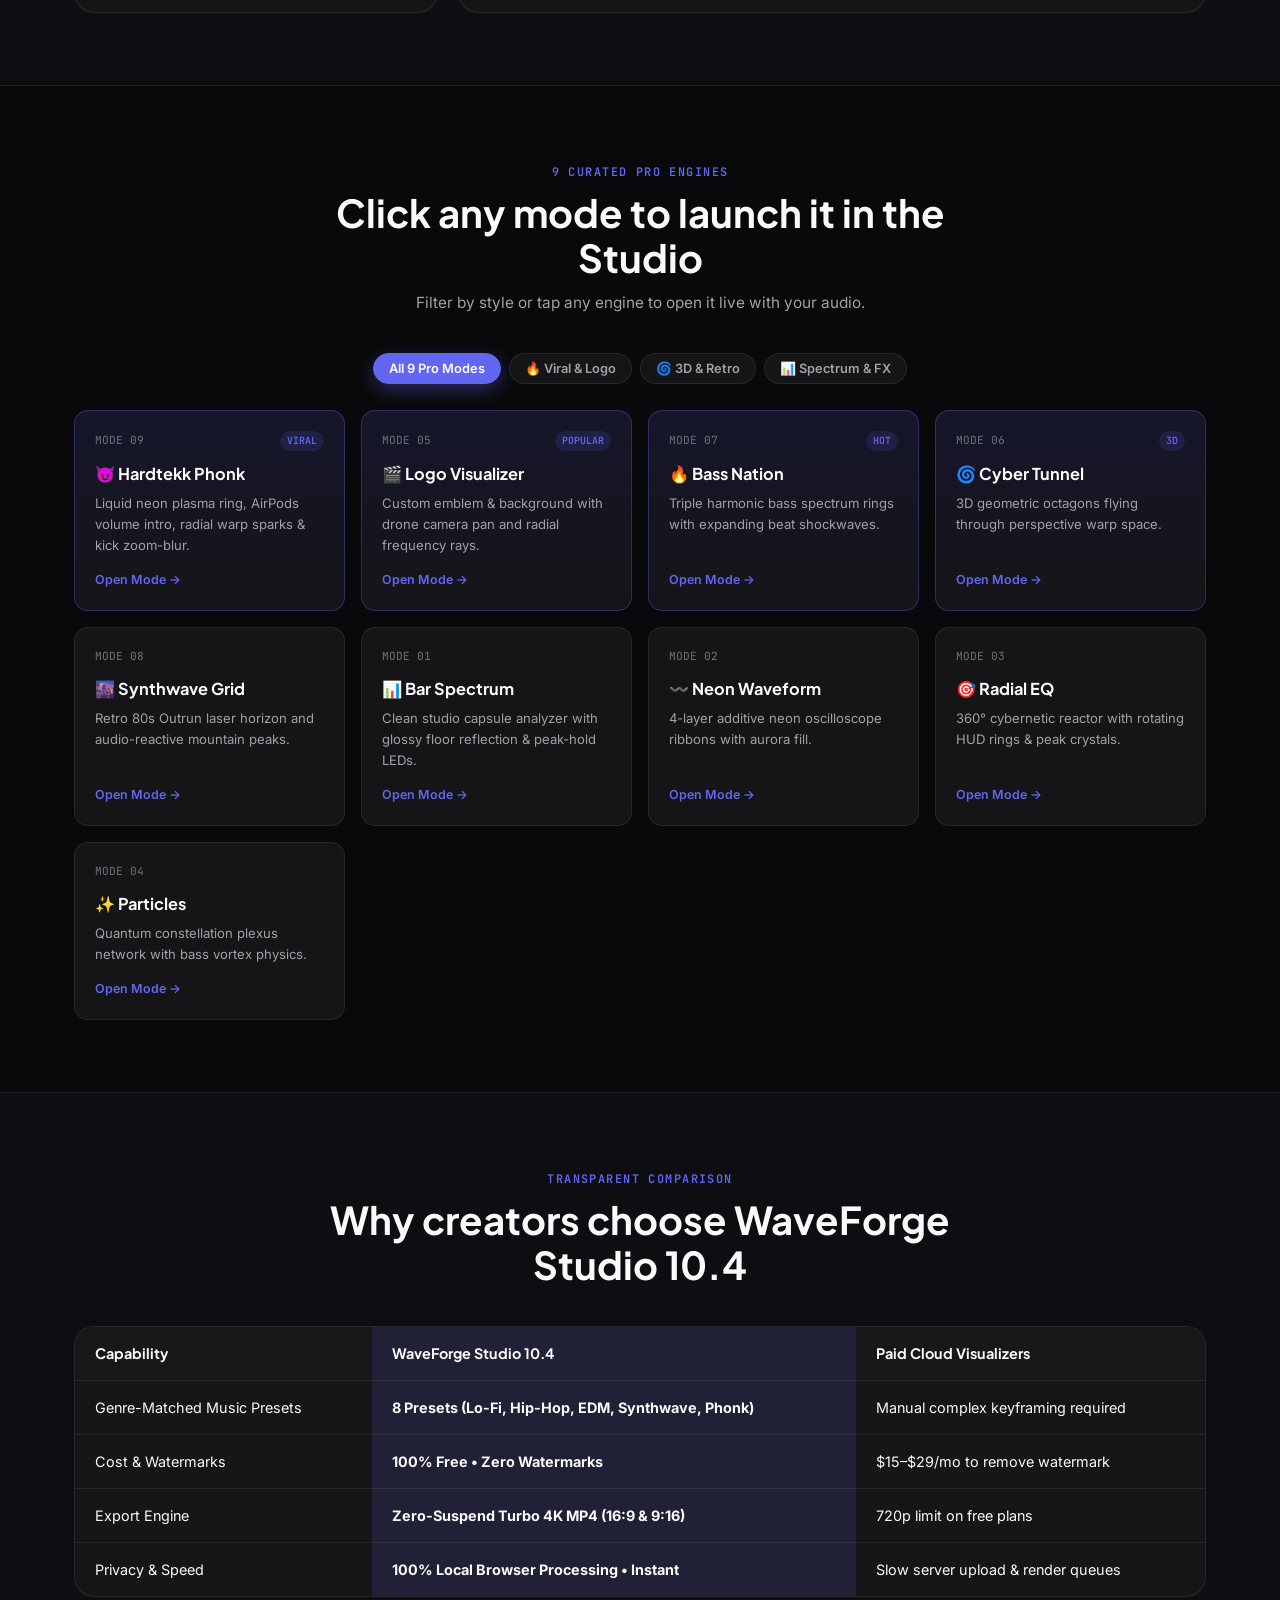
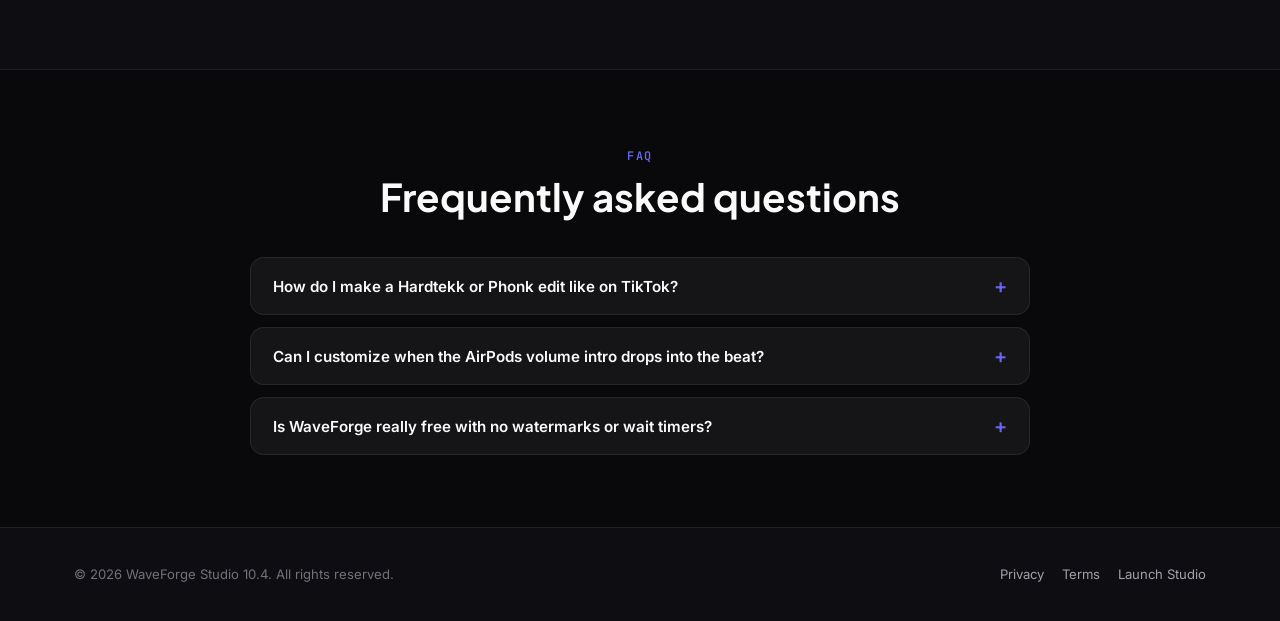
==== commit c639d0eb: "v10.4" ====
--- a/index.html
+++ b/index.html
@@ -3,7 +3,7 @@
 <head>
     <script>
         (function () {
-            var VER = '10.2.0';
+            var VER = '10.4.0';
             try {
                 if (localStorage.getItem('wf_app_ver') !== VER) {
                     localStorage.setItem('wf_app_ver', VER);
@@ -38,9 +38,9 @@
     <meta name="viewport" content="width=device-width, initial-scale=1.0">
     <meta name="color-scheme" content="dark light">
 
-    <title>WaveForge 10.2 — Viral Phonk &amp; Hardtekk Video Templates + Free 4K Music Visualizer</title>
-    <meta name="description" content="Create viral TikTok Hardtekk, Brazilian Funk &amp; Phonk music videos in 1 click. WaveForge Studio 10.2 includes AirPods volume intro, liquid neon plasma rings, 13 modes, 3-band EQ, and 4K MP4 export.">
-    <meta name="keywords" content="phonk visualizer, hardtekk visualizer, brazilian funk video maker, tiktok audio visualizer, free music visualizer, online audio visualizer, logo visualizer, avee player online, 9:16 music video maker">
+    <title>WaveForge 10.4 — Free Online 4K Music Visualizer for Every Genre</title>
+    <meta name="description" content="Free online music visualizer for Lo-Fi, Hip-Hop, EDM, Synthwave, Pop, Indie, Phonk &amp; Podcasts. 9 audio-reactive visualizers, 8 genre presets, 3-band EQ, Spotify Canvas, and watermark-free 4K MP4 export.">
+    <meta name="keywords" content="free music visualizer, online audio visualizer, lo-fi visualizer, hip hop type beat visualizer, edm music visualizer, phonk visualizer, spotify canvas maker, avee player online, 4k mp4 music video maker">
     <meta name="author" content="WaveForge">
     <meta name="theme-color" content="#09090b">
     <meta name="robots" content="index, follow, max-image-preview:large, max-snippet:-1, max-video-preview:-1">
@@ -48,14 +48,14 @@
 
     <meta property="og:type" content="website">
     <meta property="og:url" content="https://progameryt-op.github.io/WaveForge/">
-    <meta property="og:title" content="WaveForge 10.2 — Viral Phonk &amp; Hardtekk Video Templates + 4K Visualizer">
-    <meta property="og:description" content="1-click viral Phonk, Hardtekk &amp; Funk music video templates with AirPods volume intro, liquid plasma rings, custom logos, and 4K MP4 export.">
+    <meta property="og:title" content="WaveForge 10.4 — Free 4K Online Music Visualizer for Every Genre">
+    <meta property="og:description" content="Turn any song into a 4K music visualizer — Lo-Fi, Hip-Hop, EDM, Indie, Synthwave &amp; Phonk presets, 9 visualizers, and zero-watermark MP4 export.">
     <meta property="og:image" content="https://progameryt-op.github.io/WaveForge/assets/img/og-image.png">
     <meta property="og:site_name" content="WaveForge">
 
     <meta name="twitter:card" content="summary_large_image">
-    <meta name="twitter:title" content="WaveForge 10.2 — Free Phonk &amp; Music Visualizer Studio">
-    <meta name="twitter:description" content="13 audio-reactive modes, 1-click Hardtekk/Phonk templates, 3-band EQ, and hardware-accelerated 4K MP4 export.">
+    <meta name="twitter:title" content="WaveForge 10.4 — Free 4K Online Music Visualizer">
+    <meta name="twitter:description" content="9 audio-reactive visualizers, 8 genre presets (Lo-Fi, Hip-Hop, EDM, Synthwave, Phonk), 3-band EQ, and watermark-free 4K MP4 export.">
     <meta name="twitter:image" content="https://progameryt-op.github.io/WaveForge/assets/img/twitter-card.png">
 
     <link rel="icon" type="image/svg+xml" href="assets/img/favicon.svg">
@@ -72,27 +72,22 @@
     {
         "@context": "https://schema.org",
         "@type": "WebApplication",
-        "name": "WaveForge Studio 10.2",
+        "name": "WaveForge Studio 10.4",
         "url": "https://progameryt-op.github.io/WaveForge/",
-        "description": "Browser music visualizer with 1-click viral Phonk, Hardtekk, and Brazilian Funk templates, AirPods volume intro, 13 modes, 3-band hardware EQ, and 4K MP4 export.",
+        "description": "Free browser-based music visualizer for Lo-Fi, Hip-Hop, EDM, Synthwave, Indie, Pop, Phonk & Podcasts with 9 audio-reactive engines, 8 genre presets, 3-band EQ, Spotify Canvas, and watermark-free 4K MP4 export.",
         "applicationCategory": "MultimediaApplication",
         "operatingSystem": "Any modern browser",
-        "softwareVersion": "10.2.0",
+        "softwareVersion": "10.4.0",
         "isAccessibleForFree": true,
         "offers": {
             "@type": "Offer",
             "price": "0",
             "priceCurrency": "USD"
-        },
-        "aggregateRating": {
-            "@type": "AggregateRating",
-            "ratingValue": "4.9",
-            "ratingCount": "3120"
         }
     }
     </script>
 
-    <link rel="stylesheet" href="assets/css/landing.css?v=10.2.0">
+    <link rel="stylesheet" href="assets/css/landing.css?v=10.4.0">
 </head>
 <body>
     <a href="#main-content" class="skip-link">Skip to main content</a>
@@ -108,11 +103,11 @@
                     <svg width="18" height="18" viewBox="0 0 24 24" fill="none" stroke="currentColor" stroke-width="2.4" stroke-linecap="round" stroke-linejoin="round"><path d="M2 10v3"/><path d="M6 6v11"/><path d="M10 3v18"/><path d="M14 8v7"/><path d="M18 5v13"/><path d="M22 10v3"/></svg>
                 </span>
                 <span class="logo-text">WaveForge</span>
-                <span class="version-chip">10.2</span>
+                <span class="version-chip">10.4</span>
             </a>
 
             <ul class="nav-links">
-                <li><a href="#templates">🔥 Phonk Templates</a></li>
+                <li><a href="#templates">Genre Presets</a></li>
                 <li><a href="#features">Capabilities</a></li>
                 <li><a href="#modes">9 Pro Modes</a></li>
                 <li><a href="#compare">Compare</a></li>
@@ -124,7 +119,7 @@
                     <svg class="moon" viewBox="0 0 24 24" fill="none" stroke="currentColor" stroke-width="2" stroke-linecap="round" stroke-linejoin="round" aria-hidden="true"><path d="M21 12.79A9 9 0 1 1 11.21 3 7 7 0 0 0 21 12.79z"/></svg>
                     <svg class="sun" viewBox="0 0 24 24" fill="none" stroke="currentColor" stroke-width="2" stroke-linecap="round" stroke-linejoin="round" aria-hidden="true"><circle cx="12" cy="12" r="4"/><path d="M12 2v2M12 20v2M4.93 4.93l1.41 1.41M17.66 17.66l1.41 1.41M2 12h2M20 12h2M4.93 19.07l1.41-1.41M17.66 6.34l1.41-1.41"/></svg>
                 </button>
-                <a href="visualizer.html?v=10.2.0" class="btn btn-primary">
+                <a href="visualizer.html?v=10.4.0" class="btn btn-primary">
                     <span>Launch Studio</span>
                     <svg width="15" height="15" viewBox="0 0 24 24" fill="none" stroke="currentColor" stroke-width="2.4" stroke-linecap="round" stroke-linejoin="round" aria-hidden="true"><path d="M5 12h14"/><path d="m12 5 7 7-7 7"/></svg>
                 </a>
@@ -139,44 +134,44 @@
     <div class="mobile-backdrop" id="mobileBackdrop" aria-hidden="true"></div>
     <div class="mobile-menu" id="mobileMenu" aria-hidden="true">
         <ul>
-            <li><a href="#templates"><span>🔥 Trending Phonk Templates</span><span>→</span></a></li>
+            <li><a href="#templates"><span>Genre Presets</span><span>→</span></a></li>
             <li><a href="#features"><span>Capabilities</span><span>→</span></a></li>
             <li><a href="#modes"><span>9 Pro Modes</span><span>→</span></a></li>
             <li><a href="#compare"><span>Compare</span><span>→</span></a></li>
             <li><a href="#faq"><span>FAQ</span><span>→</span></a></li>
         </ul>
-        <a href="visualizer.html?v=10.2.0" class="btn btn-primary" style="width:100%;justify-content:center;">Launch Studio →</a>
+        <a href="visualizer.html?v=10.4.0" class="btn btn-primary" style="width:100%;justify-content:center;">Launch Studio →</a>
     </div>
 
     <main id="main-content">
         <!-- HERO SECTION -->
         <header class="hero">
             <div class="container hero-inner">
-                <a href="visualizer.html?template=hardtekk-mage&amp;v=10.2.0" class="eyebrow-pill">
+                <a href="visualizer.html?template=hardtekk-mage&amp;v=10.4.0" class="eyebrow-pill">
                     <span class="pulse-dot"></span>
-                    <span>New in 10.2 — MP4 Video Backgrounds, WebGL2 Glitch Shaders &amp; 1-Click Spotify Canvas</span>
+                    <span>New in 10.4 — All-Genre Presets, Instant Downloads &amp; Frame-Accurate 4K Export</span>
                     <svg width="14" height="14" viewBox="0 0 24 24" fill="none" stroke="currentColor" stroke-width="2.2" aria-hidden="true"><path d="m9 18 6-6-6-6"/></svg>
                 </a>
 
-                <h1>Create viral <span class="gradient-text">Phonk &amp; 4K music edits</span> in one click.</h1>
+                <h1>Turn any song into a <span class="gradient-text">4K music visualizer</span> in seconds.</h1>
 
                 <p class="lead">
-                    Pick a trending Hardtekk, Brazilian Funk, or Drift Phonk template — complete with the viral AirPods volume charge-up intro, liquid neon plasma ring, kick zoom-blur, and 9:16 TikTok MP4 export. Just upload your music, background, and logo.
+                    Built for every genre — Lo-Fi, Hip-Hop &amp; Type-Beats, EDM, Synthwave, Pop, Indie, Podcasts, and Phonk. Pick a genre-matched visualizer, upload your audio and cover art, and export crisp 16:9 YouTube or 9:16 TikTok/Reels MP4 videos locally with zero watermarks.
                 </p>
 
                 <div class="hero-actions">
-                    <a href="visualizer.html?template=hardtekk-mage&amp;v=10.2.0" class="btn btn-primary btn-lg">
-                        <span>🔥 Launch Hardtekk Purple Template</span>
+                    <a href="visualizer.html?v=10.4.0" class="btn btn-primary btn-lg">
+                        <span>Launch Music Visualizer</span>
                     </a>
                     <a href="#templates" class="btn btn-secondary btn-lg">
-                        <span>Browse All 6 Templates</span>
+                        <span>Explore Genre Presets</span>
                     </a>
                 </div>
 
                 <div class="hero-trust">
                     <div class="trust-item">
                         <svg width="16" height="16" viewBox="0 0 24 24" fill="none" stroke="currentColor" stroke-width="2.4" aria-hidden="true"><polyline points="20 6 9 17 4 12"/></svg>
-                        <span>AirPods Volume Intro Included</span>
+                        <span>Lo-Fi, EDM, Hip-Hop &amp; Phonk</span>
                     </div>
                     <div class="trust-item">
                         <svg width="16" height="16" viewBox="0 0 24 24" fill="none" stroke="currentColor" stroke-width="2.4" aria-hidden="true"><polyline points="20 6 9 17 4 12"/></svg>
@@ -198,13 +193,49 @@
         <section class="block" id="templates" style="padding-top: 20px;">
             <div class="container">
                 <div class="section-head reveal">
-                    <span class="eyebrow">🔥 1-Click Creator Templates</span>
-                    <h2>Viral TikTok, Reels &amp; Shorts music templates</h2>
-                    <p>Click any template to launch the Studio with the exact intro, liquid plasma ring, 9:16 framing, and Bass EQ pre-configured.</p>
+                    <span class="eyebrow">Genre-Matched Presets</span>
+                    <h2>Choose a visualizer tailored to your music style</h2>
+                    <p>Whether you produce Lo-Fi beats, YouTube type-beats, EDM drops, Synthwave, Indie tracks, or Phonk edits — start with a preset tuned for your sound.</p>
                 </div>
 
                 <div class="grid grid-3">
-                    <a href="visualizer.html?template=hardtekk-mage&amp;v=10.2.0" class="tpl-landing-card reveal" style="--c:#a855f7;">
+                    <a href="visualizer.html?template=sad-lofi-piano&amp;v=10.4.0" class="tpl-landing-card reveal" style="--c:#60a5fa;">
+                        <div class="tlc-visual">
+                            <div class="tlc-ring"></div>
+                            <span class="tlc-pill">SAD LO-FI &amp; PIANO</span>
+                        </div>
+                        <div class="tlc-info">
+                            <h3>Sad Lo-Fi &amp; Piano</h3>
+                            <p>16:9 Widescreen • Melancholic Rain-Blue Waveform • Zero Screen Shake • Silky Piano Smoothing &amp; Nostalgic VHS Grain.</p>
+                            <span class="tlc-cta">Launch Preset →</span>
+                        </div>
+                    </a>
+
+                    <a href="visualizer.html?template=lofi-chill-wave&amp;v=10.4.0" class="tpl-landing-card reveal" style="--c:#f59e0b;">
+                        <div class="tlc-visual">
+                            <div class="tlc-ring"></div>
+                            <span class="tlc-pill">LO-FI &amp; CHILL</span>
+                        </div>
+                        <div class="tlc-info">
+                            <h3>Lo-Fi Chill Waveform</h3>
+                            <p>16:9 Widescreen • Smooth Aurora Oscilloscope Ribbons • Warm Sunset Palette • Subtle Analog VHS Grain &amp; Relaxed EQ.</p>
+                            <span class="tlc-cta">Launch Preset →</span>
+                        </div>
+                    </a>
+
+                    <a href="visualizer.html?template=ambient-constellation&amp;v=10.4.0" class="tpl-landing-card reveal" style="--c:#38bdf8;">
+                        <div class="tlc-visual">
+                            <div class="tlc-ring"></div>
+                            <span class="tlc-pill">INDIE &amp; AMBIENT</span>
+                        </div>
+                        <div class="tlc-info">
+                            <h3>Ambient &amp; Indie Stars</h3>
+                            <p>16:9 Widescreen • Quantum Particle Constellation • Arctic &amp; Ocean Palette • Gentle Bass Vortex for Acoustic &amp; Indie.</p>
+                            <span class="tlc-cta">Launch Preset →</span>
+                        </div>
+                    </a>
+
+                    <a href="visualizer.html?template=hardtekk-mage&amp;v=10.4.0" class="tpl-landing-card reveal" style="--c:#a855f7;">
                         <div class="tlc-visual">
                             <div class="tlc-ring"></div>
                             <span class="tlc-pill">🔥 EXACT VIDEO MATCH</span>
@@ -216,7 +247,7 @@
                         </div>
                     </a>
 
-                    <a href="visualizer.html?template=brazilian-funk&amp;v=10.2.0" class="tpl-landing-card reveal" style="--c:#00ff88;">
+                    <a href="visualizer.html?template=brazilian-funk&amp;v=10.4.0" class="tpl-landing-card reveal" style="--c:#00ff88;">
                         <div class="tlc-visual">
                             <div class="tlc-ring"></div>
                             <span class="tlc-pill">⚡ BRAZILIAN FUNK</span>
@@ -228,7 +259,7 @@
                         </div>
                     </a>
 
-                    <a href="visualizer.html?template=drift-phonk-crimson&amp;v=10.2.0" class="tpl-landing-card reveal" style="--c:#ff0055;">
+                    <a href="visualizer.html?template=drift-phonk-crimson&amp;v=10.4.0" class="tpl-landing-card reveal" style="--c:#ff0055;">
                         <div class="tlc-visual">
                             <div class="tlc-ring"></div>
                             <span class="tlc-pill">🩸 DRIFT PHONK</span>
@@ -240,7 +271,7 @@
                         </div>
                     </a>
 
-                    <a href="visualizer.html?template=ultra-slowed-ice&amp;v=10.2.0" class="tpl-landing-card reveal" style="--c:#00f2ff;">
+                    <a href="visualizer.html?template=ultra-slowed-ice&amp;v=10.4.0" class="tpl-landing-card reveal" style="--c:#00f2ff;">
                         <div class="tlc-visual">
                             <div class="tlc-ring"></div>
                             <span class="tlc-pill">❄️ ULTRA SLOWED</span>
@@ -252,7 +283,7 @@
                         </div>
                     </a>
 
-                    <a href="visualizer.html?template=golden-royalty&amp;v=10.2.0" class="tpl-landing-card reveal" style="--c:#fbbf24;">
+                    <a href="visualizer.html?template=golden-royalty&amp;v=10.4.0" class="tpl-landing-card reveal" style="--c:#fbbf24;">
                         <div class="tlc-visual">
                             <div class="tlc-ring"></div>
                             <span class="tlc-pill">👑 24K GOLD</span>
@@ -264,7 +295,7 @@
                         </div>
                     </a>
 
-                    <a href="visualizer.html?template=youtube-type-beat&amp;v=10.2.0" class="tpl-landing-card reveal" style="--c:#6366f1;">
+                    <a href="visualizer.html?template=youtube-type-beat&amp;v=10.4.0" class="tpl-landing-card reveal" style="--c:#6366f1;">
                         <div class="tlc-visual">
                             <div class="tlc-ring"></div>
                             <span class="tlc-pill">📺 16:9 YOUTUBE</span>
@@ -325,7 +356,7 @@
                             <button type="button" id="previewAudioBtn" class="preview-audio-btn" title="Listen to built-in demo audio">
                                 <span>🔊 Play Demo Audio</span>
                             </button>
-                            <a href="visualizer.html?v=10.2.0" class="dock-launch-link">
+                            <a href="visualizer.html?v=10.4.0" class="dock-launch-link">
                                 <span>Open Full Studio</span>
                                 <svg width="14" height="14" viewBox="0 0 24 24" fill="none" stroke="currentColor" stroke-width="2.4" aria-hidden="true"><path d="M5 12h14"/><path d="m12 5 7 7-7 7"/></svg>
                             </a>
@@ -370,7 +401,7 @@
             </div>
         </section>
 
-        <!-- ALL 13 VISUALIZATION MODES -->
+        <!-- ALL 9 VISUALIZATION MODES -->
         <section class="block" id="modes">
             <div class="container">
                 <div class="section-head reveal">
@@ -387,55 +418,55 @@
                 </div>
 
                 <div class="modes-showcase-grid">
-                    <a href="visualizer.html?mode=12&amp;v=10.2.0" class="mode-showcase-card featured reveal" data-category="viral">
-                        <div class="msc-top"><span class="msc-num">MODE 13</span><span class="msc-tag">VIRAL</span></div>
+                    <a href="visualizer.html?mode=12&amp;v=10.4.0" class="mode-showcase-card featured reveal" data-category="viral">
+                        <div class="msc-top"><span class="msc-num">MODE 09</span><span class="msc-tag">VIRAL</span></div>
                         <h3>😈 Hardtekk Phonk</h3>
                         <p>Liquid neon plasma ring, AirPods volume intro, radial warp sparks &amp; kick zoom-blur.</p>
                         <span class="msc-action">Open Mode →</span>
                     </a>
-                    <a href="visualizer.html?mode=8&amp;v=10.2.0" class="mode-showcase-card featured reveal" data-category="viral">
-                        <div class="msc-top"><span class="msc-num">MODE 09</span><span class="msc-tag">POPULAR</span></div>
+                    <a href="visualizer.html?mode=8&amp;v=10.4.0" class="mode-showcase-card featured reveal" data-category="viral">
+                        <div class="msc-top"><span class="msc-num">MODE 05</span><span class="msc-tag">POPULAR</span></div>
                         <h3>🎬 Logo Visualizer</h3>
                         <p>Custom emblem &amp; background with drone camera pan and radial frequency rays.</p>
                         <span class="msc-action">Open Mode →</span>
                     </a>
-                    <a href="visualizer.html?mode=10&amp;v=10.2.0" class="mode-showcase-card featured reveal" data-category="viral">
-                        <div class="msc-top"><span class="msc-num">MODE 11</span><span class="msc-tag">HOT</span></div>
+                    <a href="visualizer.html?mode=10&amp;v=10.4.0" class="mode-showcase-card featured reveal" data-category="viral">
+                        <div class="msc-top"><span class="msc-num">MODE 07</span><span class="msc-tag">HOT</span></div>
                         <h3>🔥 Bass Nation</h3>
                         <p>Triple harmonic bass spectrum rings with expanding beat shockwaves.</p>
                         <span class="msc-action">Open Mode →</span>
                     </a>
-                    <a href="visualizer.html?mode=9&amp;v=10.2.0" class="mode-showcase-card featured reveal" data-category="3d">
-                        <div class="msc-top"><span class="msc-num">MODE 10</span><span class="msc-tag">3D</span></div>
+                    <a href="visualizer.html?mode=9&amp;v=10.4.0" class="mode-showcase-card featured reveal" data-category="3d">
+                        <div class="msc-top"><span class="msc-num">MODE 06</span><span class="msc-tag">3D</span></div>
                         <h3>🌀 Cyber Tunnel</h3>
                         <p>3D geometric octagons flying through perspective warp space.</p>
                         <span class="msc-action">Open Mode →</span>
                     </a>
-                    <a href="visualizer.html?mode=11&amp;v=10.2.0" class="mode-showcase-card reveal" data-category="3d">
-                        <div class="msc-top"><span class="msc-num">MODE 12</span></div>
+                    <a href="visualizer.html?mode=11&amp;v=10.4.0" class="mode-showcase-card reveal" data-category="3d">
+                        <div class="msc-top"><span class="msc-num">MODE 08</span></div>
                         <h3>🌆 Synthwave Grid</h3>
                         <p>Retro 80s Outrun laser horizon and audio-reactive mountain peaks.</p>
                         <span class="msc-action">Open Mode →</span>
                     </a>
-                    <a href="visualizer.html?mode=0&amp;v=10.2.0" class="mode-showcase-card reveal" data-category="classic">
+                    <a href="visualizer.html?mode=0&amp;v=10.4.0" class="mode-showcase-card reveal" data-category="classic">
                         <div class="msc-top"><span class="msc-num">MODE 01</span></div>
                         <h3>📊 Bar Spectrum</h3>
                         <p>Clean studio capsule analyzer with glossy floor reflection &amp; peak-hold LEDs.</p>
                         <span class="msc-action">Open Mode →</span>
                     </a>
-                    <a href="visualizer.html?mode=1&amp;v=10.2.0" class="mode-showcase-card reveal" data-category="classic">
+                    <a href="visualizer.html?mode=1&amp;v=10.4.0" class="mode-showcase-card reveal" data-category="classic">
                         <div class="msc-top"><span class="msc-num">MODE 02</span></div>
                         <h3>〰️ Neon Waveform</h3>
                         <p>4-layer additive neon oscilloscope ribbons with aurora fill.</p>
                         <span class="msc-action">Open Mode →</span>
                     </a>
-                    <a href="visualizer.html?mode=2&amp;v=10.2.0" class="mode-showcase-card reveal" data-category="classic">
+                    <a href="visualizer.html?mode=2&amp;v=10.4.0" class="mode-showcase-card reveal" data-category="classic">
                         <div class="msc-top"><span class="msc-num">MODE 03</span></div>
                         <h3>🎯 Radial EQ</h3>
                         <p>360° cybernetic reactor with rotating HUD rings &amp; peak crystals.</p>
                         <span class="msc-action">Open Mode →</span>
                     </a>
-                    <a href="visualizer.html?mode=3&amp;v=10.2.0" class="mode-showcase-card reveal" data-category="classic">
+                    <a href="visualizer.html?mode=3&amp;v=10.4.0" class="mode-showcase-card reveal" data-category="classic">
                         <div class="msc-top"><span class="msc-num">MODE 04</span></div>
                         <h3>✨ Particles</h3>
                         <p>Quantum constellation plexus network with bass vortex physics.</p>
@@ -450,7 +481,7 @@
             <div class="container">
                 <div class="section-head reveal">
                     <span class="eyebrow">Transparent Comparison</span>
-                    <h2>Why creators choose WaveForge Studio 10.2</h2>
+                    <h2>Why creators choose WaveForge Studio 10.4</h2>
                 </div>
 
                 <div class="compare-table-wrap reveal">
@@ -458,14 +489,14 @@
                         <thead>
                             <tr>
                                 <th>Capability</th>
-                                <th class="highlight-col">WaveForge Studio 10.2</th>
+                                <th class="highlight-col">WaveForge Studio 10.4</th>
                                 <th>Paid Cloud Visualizers</th>
                             </tr>
                         </thead>
                         <tbody>
                             <tr>
-                                <td>Viral Phonk &amp; Hardtekk Templates</td>
-                                <td class="highlight-col"><strong>6 Ready-Made Templates + AirPods Intro</strong></td>
+                                <td>Genre-Matched Music Presets</td>
+                                <td class="highlight-col"><strong>8 Presets (Lo-Fi, Hip-Hop, EDM, Synthwave, Phonk)</strong></td>
                                 <td>Manual complex keyframing required</td>
                             </tr>
                             <tr>
@@ -507,8 +538,8 @@
                         <div class="faq-a" id="faq-a-2"><div class="faq-a-inner"><p>Yes! Open <strong>Settings → Logo &amp; Phonk</strong> and adjust the <strong>Intro Beat-Drop Time</strong> slider (from 0s to 6s, default 3.5s) to match the exact drop of your song.</p></div></div>
                     </div>
                     <div class="faq-item reveal">
-                        <button class="faq-q" type="button" aria-expanded="false" aria-controls="faq-a-3">How do I unlock my exported MP4 video download? <span class="chev" aria-hidden="true">+</span></button>
-                        <div class="faq-a" id="faq-a-3"><div class="faq-a-inner"><p>WaveForge is 100% free with no watermarks. Once your video finishes rendering, simply view the sponsor ad in the export modal for 8 seconds (or click Visit Sponsor for instant unlock) and your MP4 downloads immediately.</p></div></div>
+                        <button class="faq-q" type="button" aria-expanded="false" aria-controls="faq-a-3">Is WaveForge really free with no watermarks or wait timers? <span class="chev" aria-hidden="true">+</span></button>
+                        <div class="faq-a" id="faq-a-3"><div class="faq-a-inner"><p>Yes. WaveForge renders everything locally in your browser with zero watermarks, no account required, and instant downloads as soon as your video finishes rendering.</p></div></div>
                     </div>
                 </div>
             </div>
@@ -519,11 +550,11 @@
     <footer class="footer">
         <div class="container">
             <div class="footer-bottom">
-                <p>© <span id="year">2026</span> WaveForge Studio 10.2. All rights reserved.</p>
+                <p>© <span id="year">2026</span> WaveForge Studio 10.4. All rights reserved.</p>
                 <div class="footer-bottom-links">
                     <a href="privacy.html">Privacy</a>
                     <a href="terms.html">Terms</a>
-                    <a href="visualizer.html?v=10.2.0">Launch Studio</a>
+                    <a href="visualizer.html?v=10.4.0">Launch Studio</a>
                 </div>
             </div>
         </div>
@@ -533,7 +564,7 @@
         <svg width="18" height="18" viewBox="0 0 24 24" fill="none" stroke="currentColor" stroke-width="2.4" stroke-linecap="round" stroke-linejoin="round" aria-hidden="true"><path d="m18 15-6-6-6 6"/></svg>
     </button>
 
-    <script src="assets/js/landing.js?v=10.2.0"></script>
+    <script src="assets/js/landing.js?v=10.4.0"></script>
     <script>
         if ('serviceWorker' in navigator && (location.protocol === 'https:' || location.hostname === 'localhost' || location.hostname === '127.0.0.1')) {
             window.addEventListener('load', function () {
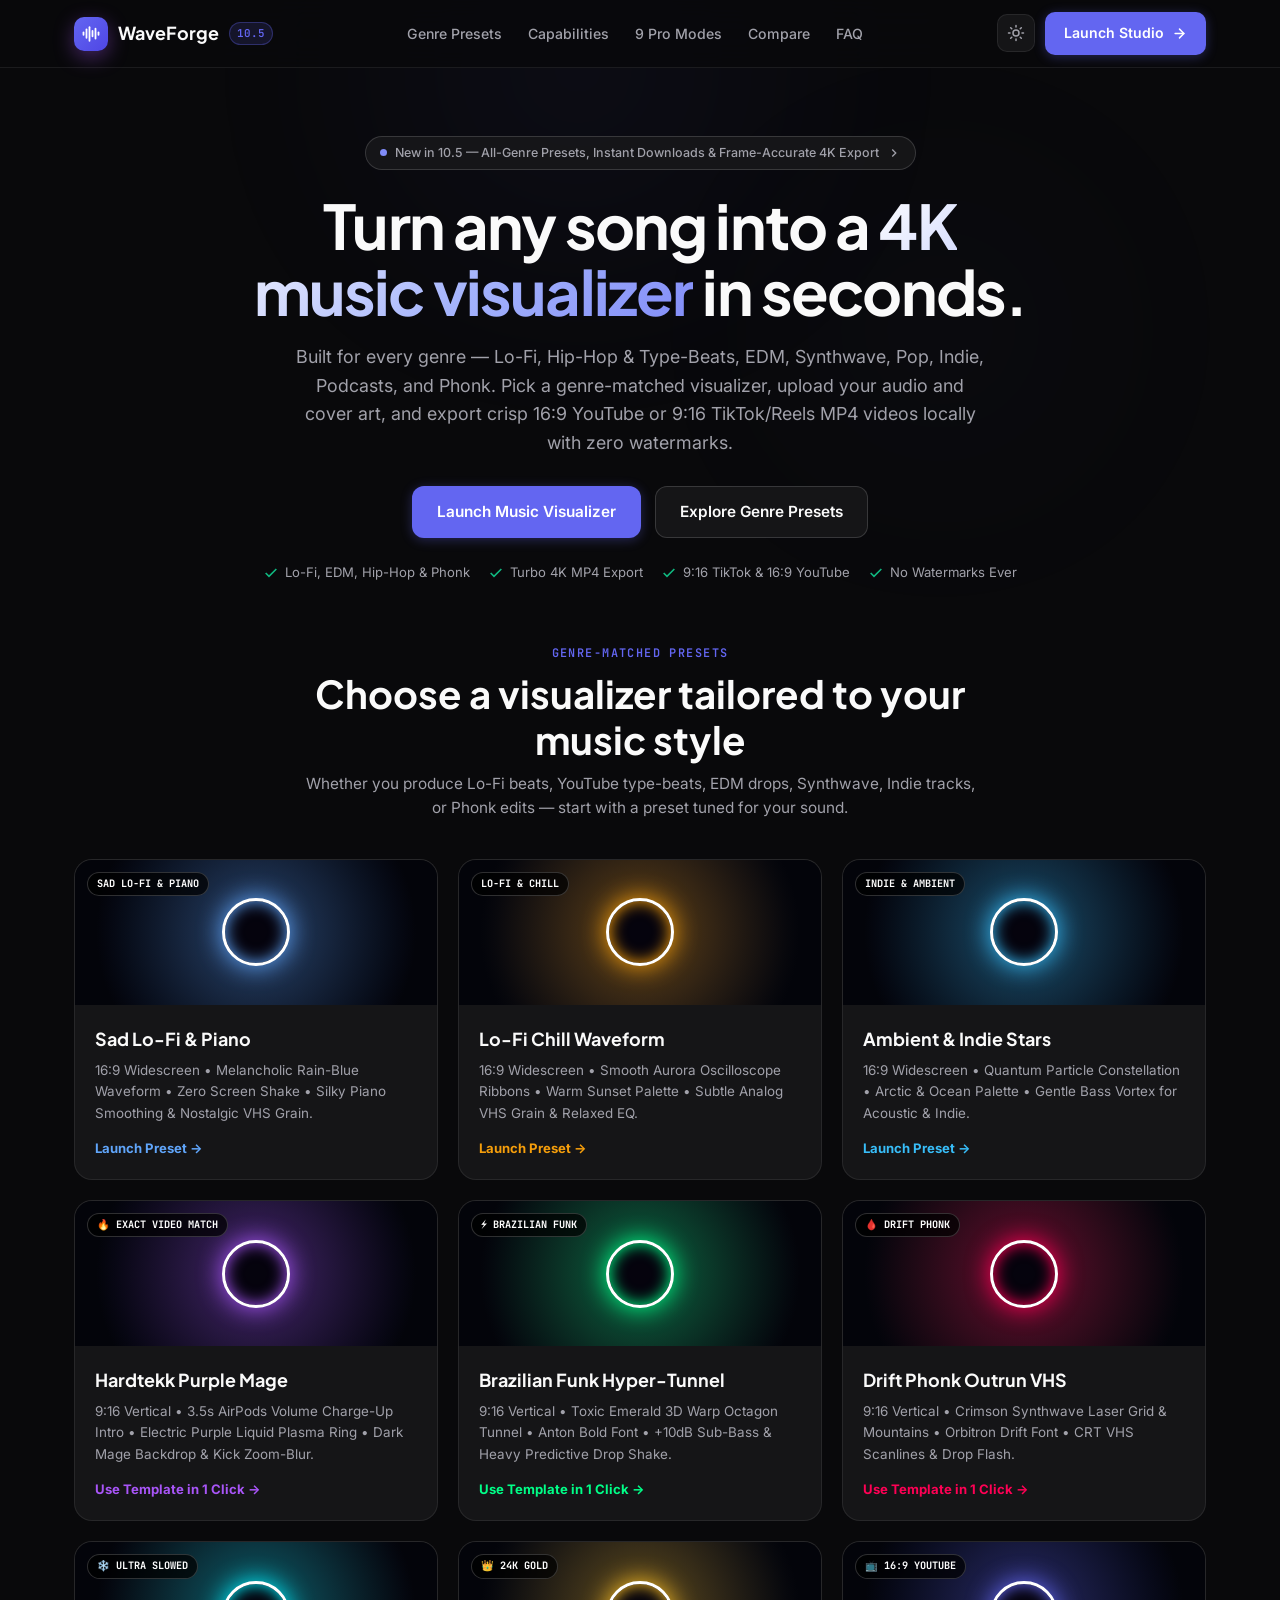
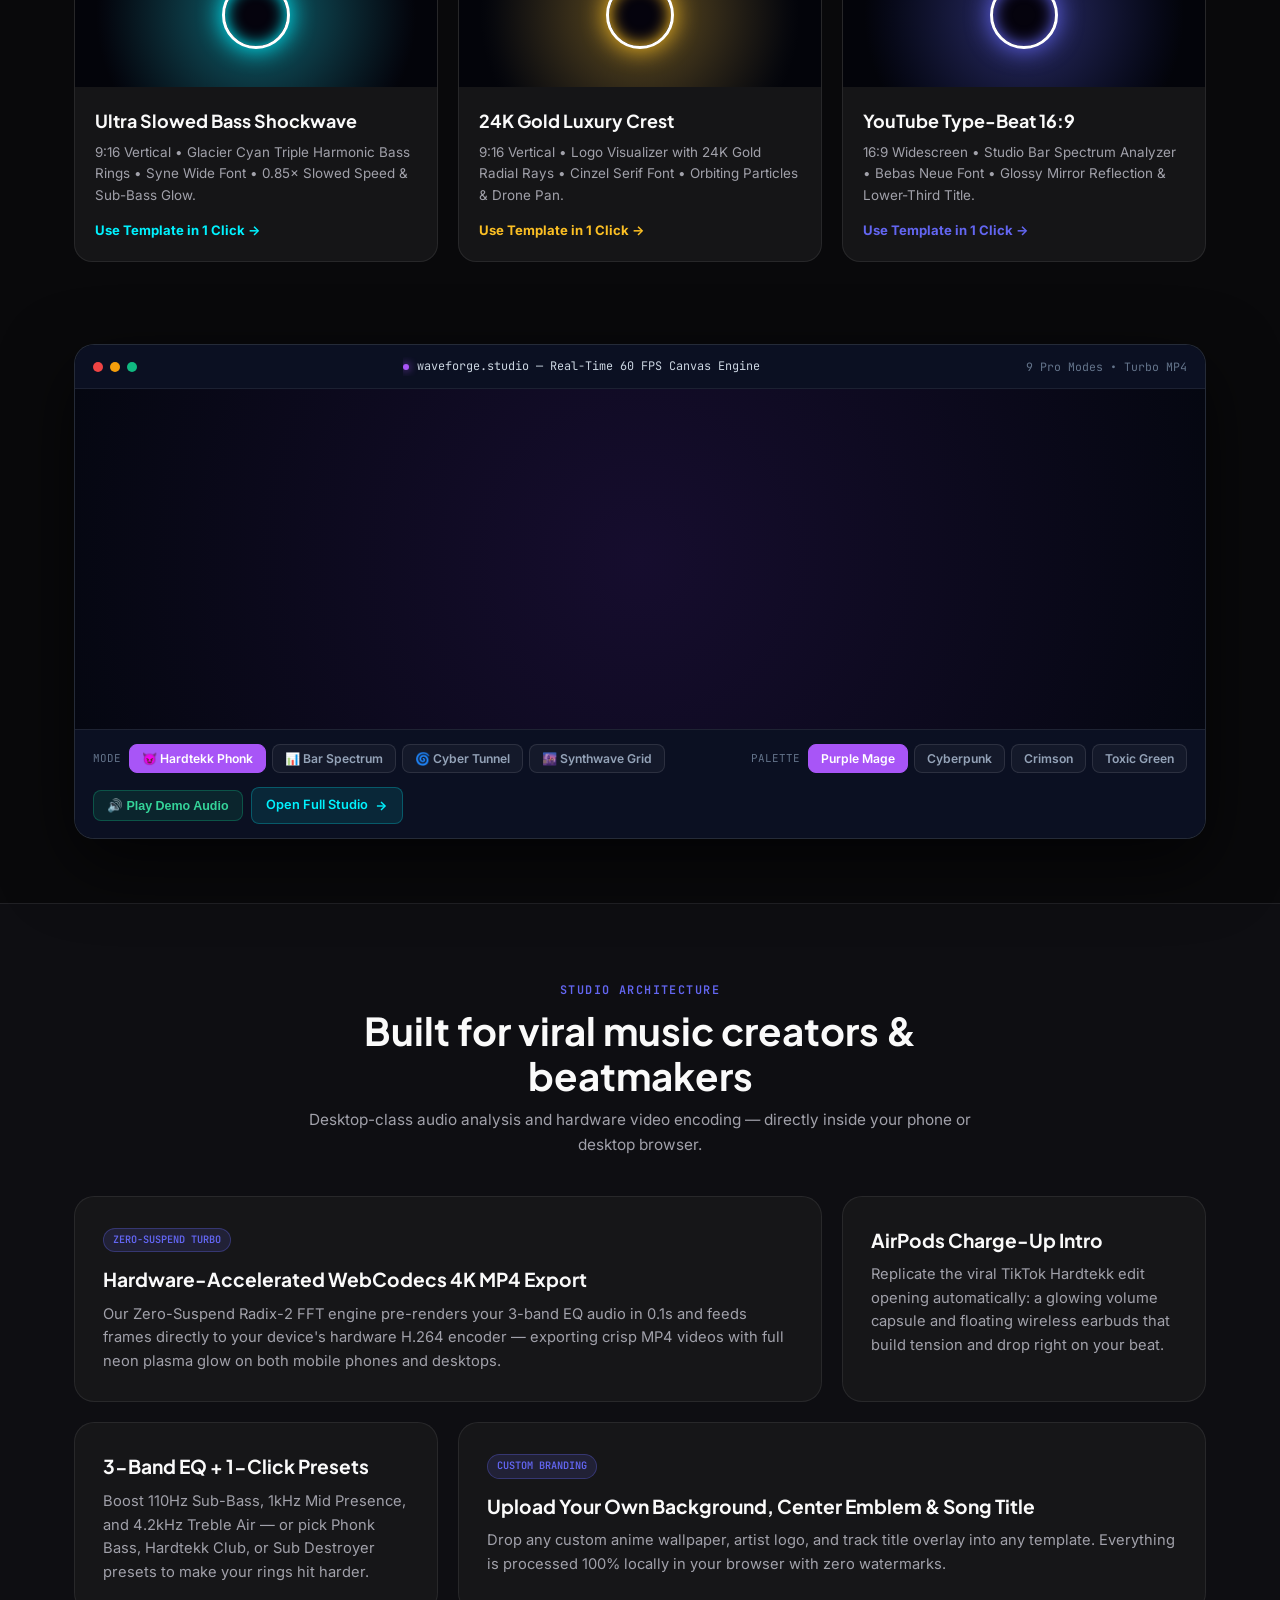
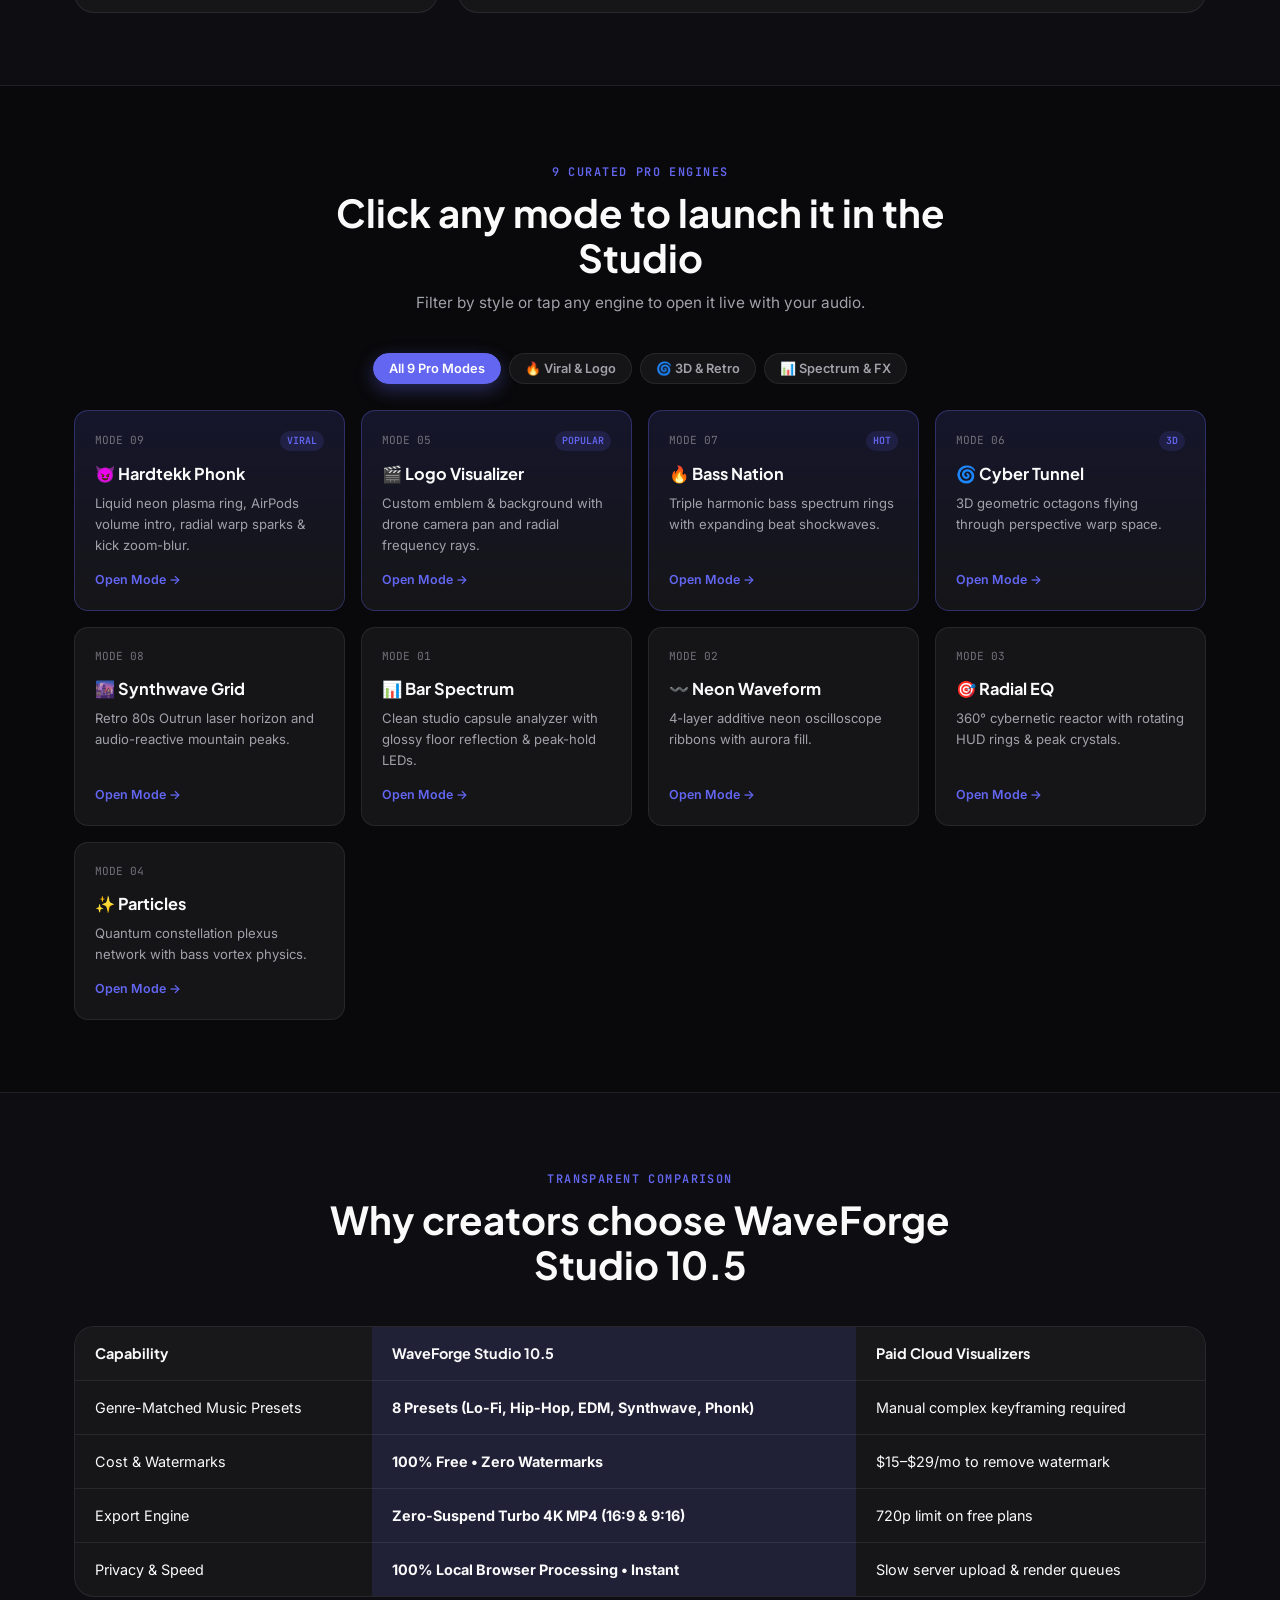
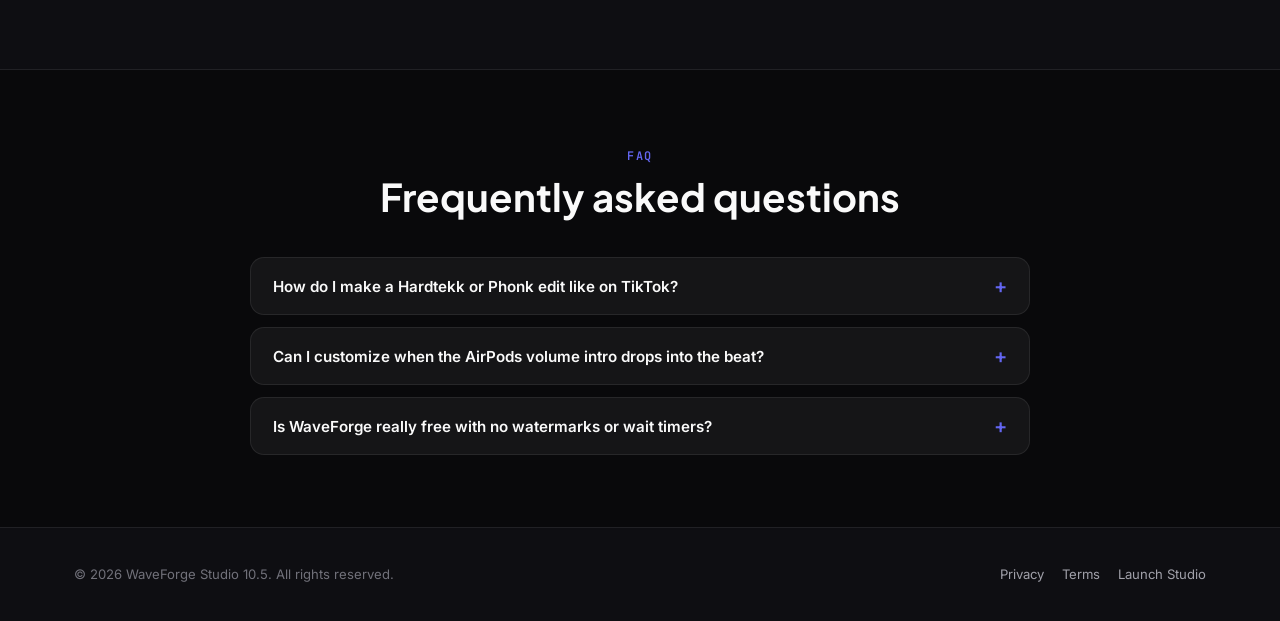
==== commit 096db950: "v10.5." ====
--- a/index.html
+++ b/index.html
@@ -3,7 +3,7 @@
 <head>
     <script>
         (function () {
-            var VER = '10.4.0';
+            var VER = '10.5.0';
             try {
                 if (localStorage.getItem('wf_app_ver') !== VER) {
                     localStorage.setItem('wf_app_ver', VER);
@@ -38,7 +38,7 @@
     <meta name="viewport" content="width=device-width, initial-scale=1.0">
     <meta name="color-scheme" content="dark light">
 
-    <title>WaveForge 10.4 — Free Online 4K Music Visualizer for Every Genre</title>
+    <title>WaveForge 10.5 — Free Online 4K Music Visualizer for Every Genre</title>
     <meta name="description" content="Free online music visualizer for Lo-Fi, Hip-Hop, EDM, Synthwave, Pop, Indie, Phonk &amp; Podcasts. 9 audio-reactive visualizers, 8 genre presets, 3-band EQ, Spotify Canvas, and watermark-free 4K MP4 export.">
     <meta name="keywords" content="free music visualizer, online audio visualizer, lo-fi visualizer, hip hop type beat visualizer, edm music visualizer, phonk visualizer, spotify canvas maker, avee player online, 4k mp4 music video maker">
     <meta name="author" content="WaveForge">
@@ -48,13 +48,13 @@
 
     <meta property="og:type" content="website">
     <meta property="og:url" content="https://progameryt-op.github.io/WaveForge/">
-    <meta property="og:title" content="WaveForge 10.4 — Free 4K Online Music Visualizer for Every Genre">
+    <meta property="og:title" content="WaveForge 10.5 — Free 4K Online Music Visualizer for Every Genre">
     <meta property="og:description" content="Turn any song into a 4K music visualizer — Lo-Fi, Hip-Hop, EDM, Indie, Synthwave &amp; Phonk presets, 9 visualizers, and zero-watermark MP4 export.">
     <meta property="og:image" content="https://progameryt-op.github.io/WaveForge/assets/img/og-image.png">
     <meta property="og:site_name" content="WaveForge">
 
     <meta name="twitter:card" content="summary_large_image">
-    <meta name="twitter:title" content="WaveForge 10.4 — Free 4K Online Music Visualizer">
+    <meta name="twitter:title" content="WaveForge 10.5 — Free 4K Online Music Visualizer">
     <meta name="twitter:description" content="9 audio-reactive visualizers, 8 genre presets (Lo-Fi, Hip-Hop, EDM, Synthwave, Phonk), 3-band EQ, and watermark-free 4K MP4 export.">
     <meta name="twitter:image" content="https://progameryt-op.github.io/WaveForge/assets/img/twitter-card.png">
 
@@ -72,12 +72,12 @@
     {
         "@context": "https://schema.org",
         "@type": "WebApplication",
-        "name": "WaveForge Studio 10.4",
+        "name": "WaveForge Studio 10.5",
         "url": "https://progameryt-op.github.io/WaveForge/",
         "description": "Free browser-based music visualizer for Lo-Fi, Hip-Hop, EDM, Synthwave, Indie, Pop, Phonk & Podcasts with 9 audio-reactive engines, 8 genre presets, 3-band EQ, Spotify Canvas, and watermark-free 4K MP4 export.",
         "applicationCategory": "MultimediaApplication",
         "operatingSystem": "Any modern browser",
-        "softwareVersion": "10.4.0",
+        "softwareVersion": "10.5.0",
         "isAccessibleForFree": true,
         "offers": {
             "@type": "Offer",
@@ -87,7 +87,7 @@
     }
     </script>
 
-    <link rel="stylesheet" href="assets/css/landing.css?v=10.4.0">
+    <link rel="stylesheet" href="assets/css/landing.css?v=10.5.0">
 </head>
 <body>
     <a href="#main-content" class="skip-link">Skip to main content</a>
@@ -103,7 +103,7 @@
                     <svg width="18" height="18" viewBox="0 0 24 24" fill="none" stroke="currentColor" stroke-width="2.4" stroke-linecap="round" stroke-linejoin="round"><path d="M2 10v3"/><path d="M6 6v11"/><path d="M10 3v18"/><path d="M14 8v7"/><path d="M18 5v13"/><path d="M22 10v3"/></svg>
                 </span>
                 <span class="logo-text">WaveForge</span>
-                <span class="version-chip">10.4</span>
+                <span class="version-chip">10.5</span>
             </a>
 
             <ul class="nav-links">
@@ -119,7 +119,7 @@
                     <svg class="moon" viewBox="0 0 24 24" fill="none" stroke="currentColor" stroke-width="2" stroke-linecap="round" stroke-linejoin="round" aria-hidden="true"><path d="M21 12.79A9 9 0 1 1 11.21 3 7 7 0 0 0 21 12.79z"/></svg>
                     <svg class="sun" viewBox="0 0 24 24" fill="none" stroke="currentColor" stroke-width="2" stroke-linecap="round" stroke-linejoin="round" aria-hidden="true"><circle cx="12" cy="12" r="4"/><path d="M12 2v2M12 20v2M4.93 4.93l1.41 1.41M17.66 17.66l1.41 1.41M2 12h2M20 12h2M4.93 19.07l1.41-1.41M17.66 6.34l1.41-1.41"/></svg>
                 </button>
-                <a href="visualizer.html?v=10.4.0" class="btn btn-primary">
+                <a href="visualizer.html?v=10.5.0" class="btn btn-primary">
                     <span>Launch Studio</span>
                     <svg width="15" height="15" viewBox="0 0 24 24" fill="none" stroke="currentColor" stroke-width="2.4" stroke-linecap="round" stroke-linejoin="round" aria-hidden="true"><path d="M5 12h14"/><path d="m12 5 7 7-7 7"/></svg>
                 </a>
@@ -140,16 +140,16 @@
             <li><a href="#compare"><span>Compare</span><span>→</span></a></li>
             <li><a href="#faq"><span>FAQ</span><span>→</span></a></li>
         </ul>
-        <a href="visualizer.html?v=10.4.0" class="btn btn-primary" style="width:100%;justify-content:center;">Launch Studio →</a>
+        <a href="visualizer.html?v=10.5.0" class="btn btn-primary" style="width:100%;justify-content:center;">Launch Studio →</a>
     </div>
 
     <main id="main-content">
         <!-- HERO SECTION -->
         <header class="hero">
             <div class="container hero-inner">
-                <a href="visualizer.html?template=hardtekk-mage&amp;v=10.4.0" class="eyebrow-pill">
+                <a href="visualizer.html?template=hardtekk-mage&amp;v=10.5.0" class="eyebrow-pill">
                     <span class="pulse-dot"></span>
-                    <span>New in 10.4 — All-Genre Presets, Instant Downloads &amp; Frame-Accurate 4K Export</span>
+                    <span>New in 10.5 — All-Genre Presets, Instant Downloads &amp; Frame-Accurate 4K Export</span>
                     <svg width="14" height="14" viewBox="0 0 24 24" fill="none" stroke="currentColor" stroke-width="2.2" aria-hidden="true"><path d="m9 18 6-6-6-6"/></svg>
                 </a>
 
@@ -160,7 +160,7 @@
                 </p>
 
                 <div class="hero-actions">
-                    <a href="visualizer.html?v=10.4.0" class="btn btn-primary btn-lg">
+                    <a href="visualizer.html?v=10.5.0" class="btn btn-primary btn-lg">
                         <span>Launch Music Visualizer</span>
                     </a>
                     <a href="#templates" class="btn btn-secondary btn-lg">
@@ -199,7 +199,7 @@
                 </div>
 
                 <div class="grid grid-3">
-                    <a href="visualizer.html?template=sad-lofi-piano&amp;v=10.4.0" class="tpl-landing-card reveal" style="--c:#60a5fa;">
+                    <a href="visualizer.html?template=sad-lofi-piano&amp;v=10.5.0" class="tpl-landing-card reveal" style="--c:#60a5fa;">
                         <div class="tlc-visual">
                             <div class="tlc-ring"></div>
                             <span class="tlc-pill">SAD LO-FI &amp; PIANO</span>
@@ -211,7 +211,7 @@
                         </div>
                     </a>
 
-                    <a href="visualizer.html?template=lofi-chill-wave&amp;v=10.4.0" class="tpl-landing-card reveal" style="--c:#f59e0b;">
+                    <a href="visualizer.html?template=lofi-chill-wave&amp;v=10.5.0" class="tpl-landing-card reveal" style="--c:#f59e0b;">
                         <div class="tlc-visual">
                             <div class="tlc-ring"></div>
                             <span class="tlc-pill">LO-FI &amp; CHILL</span>
@@ -223,7 +223,7 @@
                         </div>
                     </a>
 
-                    <a href="visualizer.html?template=ambient-constellation&amp;v=10.4.0" class="tpl-landing-card reveal" style="--c:#38bdf8;">
+                    <a href="visualizer.html?template=ambient-constellation&amp;v=10.5.0" class="tpl-landing-card reveal" style="--c:#38bdf8;">
                         <div class="tlc-visual">
                             <div class="tlc-ring"></div>
                             <span class="tlc-pill">INDIE &amp; AMBIENT</span>
@@ -235,7 +235,7 @@
                         </div>
                     </a>
 
-                    <a href="visualizer.html?template=hardtekk-mage&amp;v=10.4.0" class="tpl-landing-card reveal" style="--c:#a855f7;">
+                    <a href="visualizer.html?template=hardtekk-mage&amp;v=10.5.0" class="tpl-landing-card reveal" style="--c:#a855f7;">
                         <div class="tlc-visual">
                             <div class="tlc-ring"></div>
                             <span class="tlc-pill">🔥 EXACT VIDEO MATCH</span>
@@ -247,7 +247,7 @@
                         </div>
                     </a>
 
-                    <a href="visualizer.html?template=brazilian-funk&amp;v=10.4.0" class="tpl-landing-card reveal" style="--c:#00ff88;">
+                    <a href="visualizer.html?template=brazilian-funk&amp;v=10.5.0" class="tpl-landing-card reveal" style="--c:#00ff88;">
                         <div class="tlc-visual">
                             <div class="tlc-ring"></div>
                             <span class="tlc-pill">⚡ BRAZILIAN FUNK</span>
@@ -259,7 +259,7 @@
                         </div>
                     </a>
 
-                    <a href="visualizer.html?template=drift-phonk-crimson&amp;v=10.4.0" class="tpl-landing-card reveal" style="--c:#ff0055;">
+                    <a href="visualizer.html?template=drift-phonk-crimson&amp;v=10.5.0" class="tpl-landing-card reveal" style="--c:#ff0055;">
                         <div class="tlc-visual">
                             <div class="tlc-ring"></div>
                             <span class="tlc-pill">🩸 DRIFT PHONK</span>
@@ -271,7 +271,7 @@
                         </div>
                     </a>
 
-                    <a href="visualizer.html?template=ultra-slowed-ice&amp;v=10.4.0" class="tpl-landing-card reveal" style="--c:#00f2ff;">
+                    <a href="visualizer.html?template=ultra-slowed-ice&amp;v=10.5.0" class="tpl-landing-card reveal" style="--c:#00f2ff;">
                         <div class="tlc-visual">
                             <div class="tlc-ring"></div>
                             <span class="tlc-pill">❄️ ULTRA SLOWED</span>
@@ -283,7 +283,7 @@
                         </div>
                     </a>
 
-                    <a href="visualizer.html?template=golden-royalty&amp;v=10.4.0" class="tpl-landing-card reveal" style="--c:#fbbf24;">
+                    <a href="visualizer.html?template=golden-royalty&amp;v=10.5.0" class="tpl-landing-card reveal" style="--c:#fbbf24;">
                         <div class="tlc-visual">
                             <div class="tlc-ring"></div>
                             <span class="tlc-pill">👑 24K GOLD</span>
@@ -295,7 +295,7 @@
                         </div>
                     </a>
 
-                    <a href="visualizer.html?template=youtube-type-beat&amp;v=10.4.0" class="tpl-landing-card reveal" style="--c:#6366f1;">
+                    <a href="visualizer.html?template=youtube-type-beat&amp;v=10.5.0" class="tpl-landing-card reveal" style="--c:#6366f1;">
                         <div class="tlc-visual">
                             <div class="tlc-ring"></div>
                             <span class="tlc-pill">📺 16:9 YOUTUBE</span>
@@ -356,7 +356,7 @@
                             <button type="button" id="previewAudioBtn" class="preview-audio-btn" title="Listen to built-in demo audio">
                                 <span>🔊 Play Demo Audio</span>
                             </button>
-                            <a href="visualizer.html?v=10.4.0" class="dock-launch-link">
+                            <a href="visualizer.html?v=10.5.0" class="dock-launch-link">
                                 <span>Open Full Studio</span>
                                 <svg width="14" height="14" viewBox="0 0 24 24" fill="none" stroke="currentColor" stroke-width="2.4" aria-hidden="true"><path d="M5 12h14"/><path d="m12 5 7 7-7 7"/></svg>
                             </a>
@@ -418,55 +418,55 @@
                 </div>
 
                 <div class="modes-showcase-grid">
-                    <a href="visualizer.html?mode=12&amp;v=10.4.0" class="mode-showcase-card featured reveal" data-category="viral">
+                    <a href="visualizer.html?mode=12&amp;v=10.5.0" class="mode-showcase-card featured reveal" data-category="viral">
                         <div class="msc-top"><span class="msc-num">MODE 09</span><span class="msc-tag">VIRAL</span></div>
                         <h3>😈 Hardtekk Phonk</h3>
                         <p>Liquid neon plasma ring, AirPods volume intro, radial warp sparks &amp; kick zoom-blur.</p>
                         <span class="msc-action">Open Mode →</span>
                     </a>
-                    <a href="visualizer.html?mode=8&amp;v=10.4.0" class="mode-showcase-card featured reveal" data-category="viral">
+                    <a href="visualizer.html?mode=8&amp;v=10.5.0" class="mode-showcase-card featured reveal" data-category="viral">
                         <div class="msc-top"><span class="msc-num">MODE 05</span><span class="msc-tag">POPULAR</span></div>
                         <h3>🎬 Logo Visualizer</h3>
                         <p>Custom emblem &amp; background with drone camera pan and radial frequency rays.</p>
                         <span class="msc-action">Open Mode →</span>
                     </a>
-                    <a href="visualizer.html?mode=10&amp;v=10.4.0" class="mode-showcase-card featured reveal" data-category="viral">
+                    <a href="visualizer.html?mode=10&amp;v=10.5.0" class="mode-showcase-card featured reveal" data-category="viral">
                         <div class="msc-top"><span class="msc-num">MODE 07</span><span class="msc-tag">HOT</span></div>
                         <h3>🔥 Bass Nation</h3>
                         <p>Triple harmonic bass spectrum rings with expanding beat shockwaves.</p>
                         <span class="msc-action">Open Mode →</span>
                     </a>
-                    <a href="visualizer.html?mode=9&amp;v=10.4.0" class="mode-showcase-card featured reveal" data-category="3d">
+                    <a href="visualizer.html?mode=9&amp;v=10.5.0" class="mode-showcase-card featured reveal" data-category="3d">
                         <div class="msc-top"><span class="msc-num">MODE 06</span><span class="msc-tag">3D</span></div>
                         <h3>🌀 Cyber Tunnel</h3>
                         <p>3D geometric octagons flying through perspective warp space.</p>
                         <span class="msc-action">Open Mode →</span>
                     </a>
-                    <a href="visualizer.html?mode=11&amp;v=10.4.0" class="mode-showcase-card reveal" data-category="3d">
+                    <a href="visualizer.html?mode=11&amp;v=10.5.0" class="mode-showcase-card reveal" data-category="3d">
                         <div class="msc-top"><span class="msc-num">MODE 08</span></div>
                         <h3>🌆 Synthwave Grid</h3>
                         <p>Retro 80s Outrun laser horizon and audio-reactive mountain peaks.</p>
                         <span class="msc-action">Open Mode →</span>
                     </a>
-                    <a href="visualizer.html?mode=0&amp;v=10.4.0" class="mode-showcase-card reveal" data-category="classic">
+                    <a href="visualizer.html?mode=0&amp;v=10.5.0" class="mode-showcase-card reveal" data-category="classic">
                         <div class="msc-top"><span class="msc-num">MODE 01</span></div>
                         <h3>📊 Bar Spectrum</h3>
                         <p>Clean studio capsule analyzer with glossy floor reflection &amp; peak-hold LEDs.</p>
                         <span class="msc-action">Open Mode →</span>
                     </a>
-                    <a href="visualizer.html?mode=1&amp;v=10.4.0" class="mode-showcase-card reveal" data-category="classic">
+                    <a href="visualizer.html?mode=1&amp;v=10.5.0" class="mode-showcase-card reveal" data-category="classic">
                         <div class="msc-top"><span class="msc-num">MODE 02</span></div>
                         <h3>〰️ Neon Waveform</h3>
                         <p>4-layer additive neon oscilloscope ribbons with aurora fill.</p>
                         <span class="msc-action">Open Mode →</span>
                     </a>
-                    <a href="visualizer.html?mode=2&amp;v=10.4.0" class="mode-showcase-card reveal" data-category="classic">
+                    <a href="visualizer.html?mode=2&amp;v=10.5.0" class="mode-showcase-card reveal" data-category="classic">
                         <div class="msc-top"><span class="msc-num">MODE 03</span></div>
                         <h3>🎯 Radial EQ</h3>
                         <p>360° cybernetic reactor with rotating HUD rings &amp; peak crystals.</p>
                         <span class="msc-action">Open Mode →</span>
                     </a>
-                    <a href="visualizer.html?mode=3&amp;v=10.4.0" class="mode-showcase-card reveal" data-category="classic">
+                    <a href="visualizer.html?mode=3&amp;v=10.5.0" class="mode-showcase-card reveal" data-category="classic">
                         <div class="msc-top"><span class="msc-num">MODE 04</span></div>
                         <h3>✨ Particles</h3>
                         <p>Quantum constellation plexus network with bass vortex physics.</p>
@@ -481,7 +481,7 @@
             <div class="container">
                 <div class="section-head reveal">
                     <span class="eyebrow">Transparent Comparison</span>
-                    <h2>Why creators choose WaveForge Studio 10.4</h2>
+                    <h2>Why creators choose WaveForge Studio 10.5</h2>
                 </div>
 
                 <div class="compare-table-wrap reveal">
@@ -489,7 +489,7 @@
                         <thead>
                             <tr>
                                 <th>Capability</th>
-                                <th class="highlight-col">WaveForge Studio 10.4</th>
+                                <th class="highlight-col">WaveForge Studio 10.5</th>
                                 <th>Paid Cloud Visualizers</th>
                             </tr>
                         </thead>
@@ -550,11 +550,11 @@
     <footer class="footer">
         <div class="container">
             <div class="footer-bottom">
-                <p>© <span id="year">2026</span> WaveForge Studio 10.4. All rights reserved.</p>
+                <p>© <span id="year">2026</span> WaveForge Studio 10.5. All rights reserved.</p>
                 <div class="footer-bottom-links">
                     <a href="privacy.html">Privacy</a>
                     <a href="terms.html">Terms</a>
-                    <a href="visualizer.html?v=10.4.0">Launch Studio</a>
+                    <a href="visualizer.html?v=10.5.0">Launch Studio</a>
                 </div>
             </div>
         </div>
@@ -564,7 +564,7 @@
         <svg width="18" height="18" viewBox="0 0 24 24" fill="none" stroke="currentColor" stroke-width="2.4" stroke-linecap="round" stroke-linejoin="round" aria-hidden="true"><path d="m18 15-6-6-6 6"/></svg>
     </button>
 
-    <script src="assets/js/landing.js?v=10.4.0"></script>
+    <script src="assets/js/landing.js?v=10.5.0"></script>
     <script>
         if ('serviceWorker' in navigator && (location.protocol === 'https:' || location.hostname === 'localhost' || location.hostname === '127.0.0.1')) {
             window.addEventListener('load', function () {
